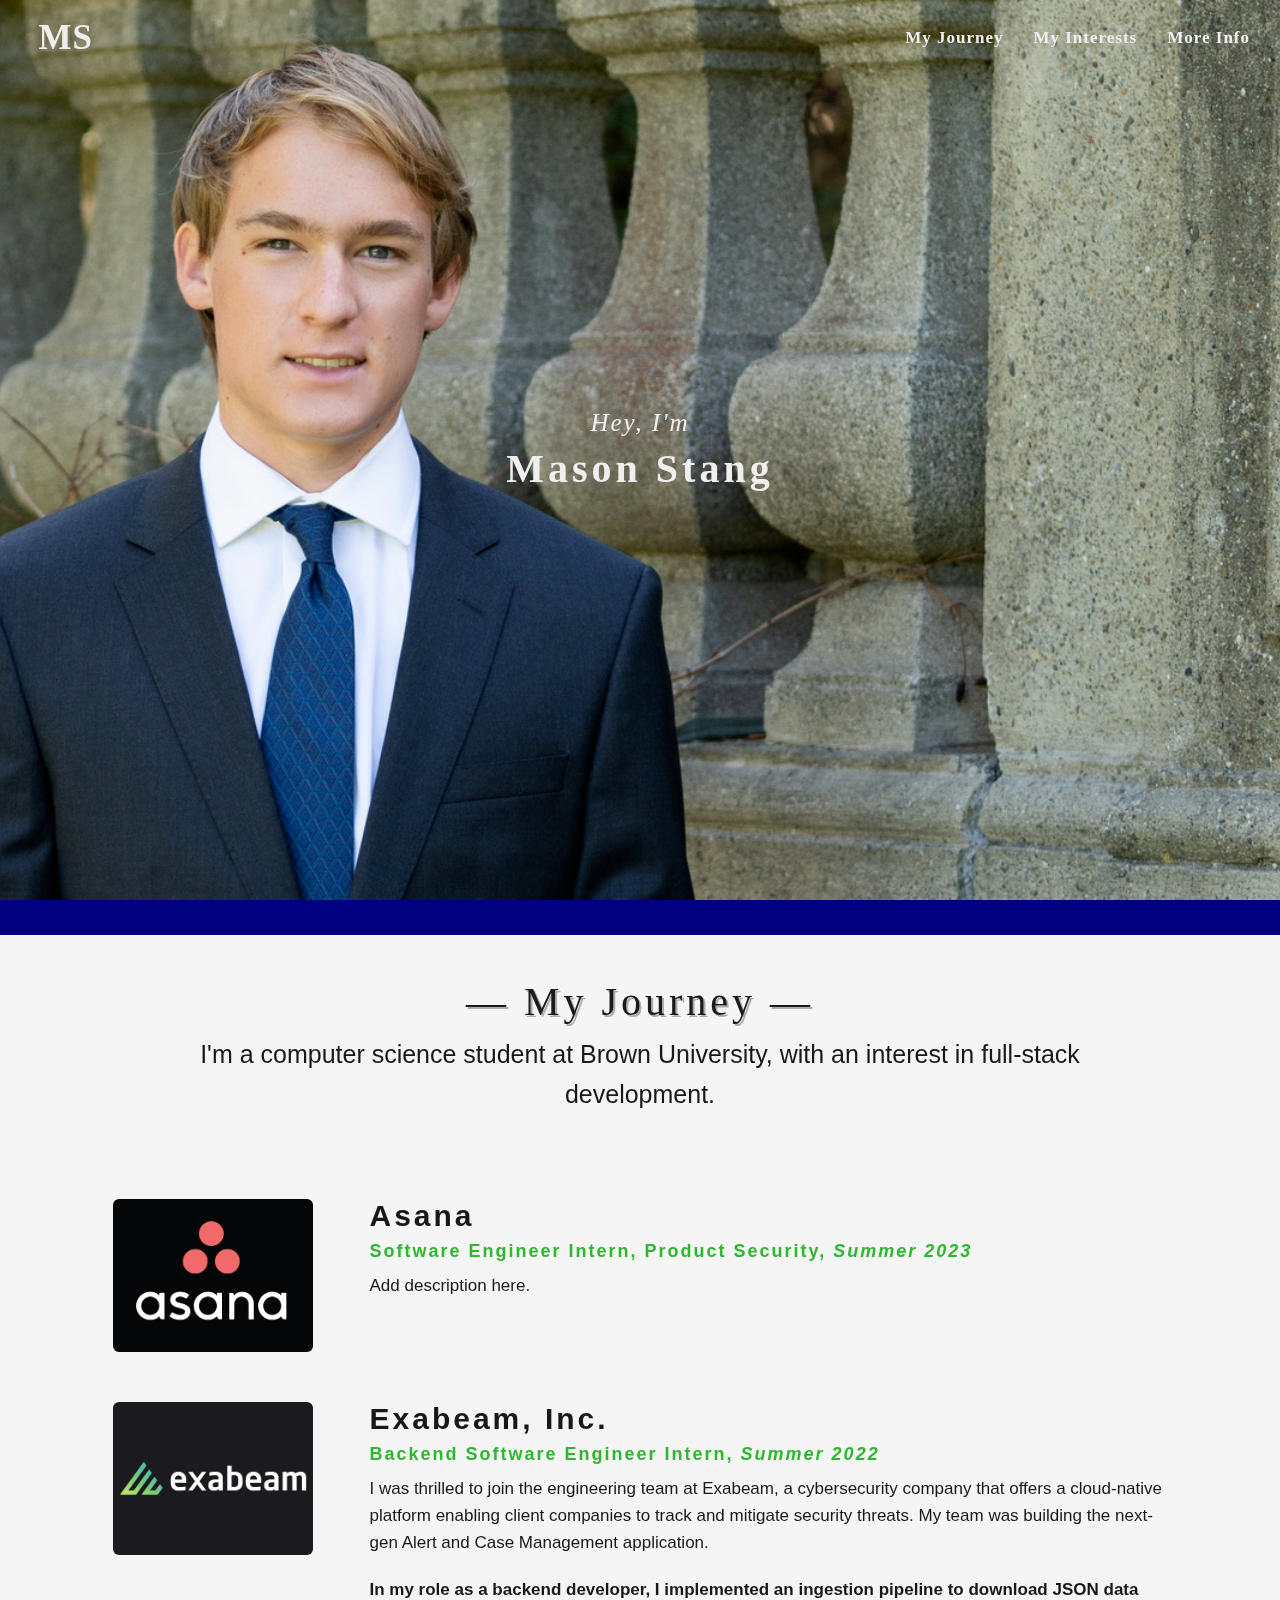
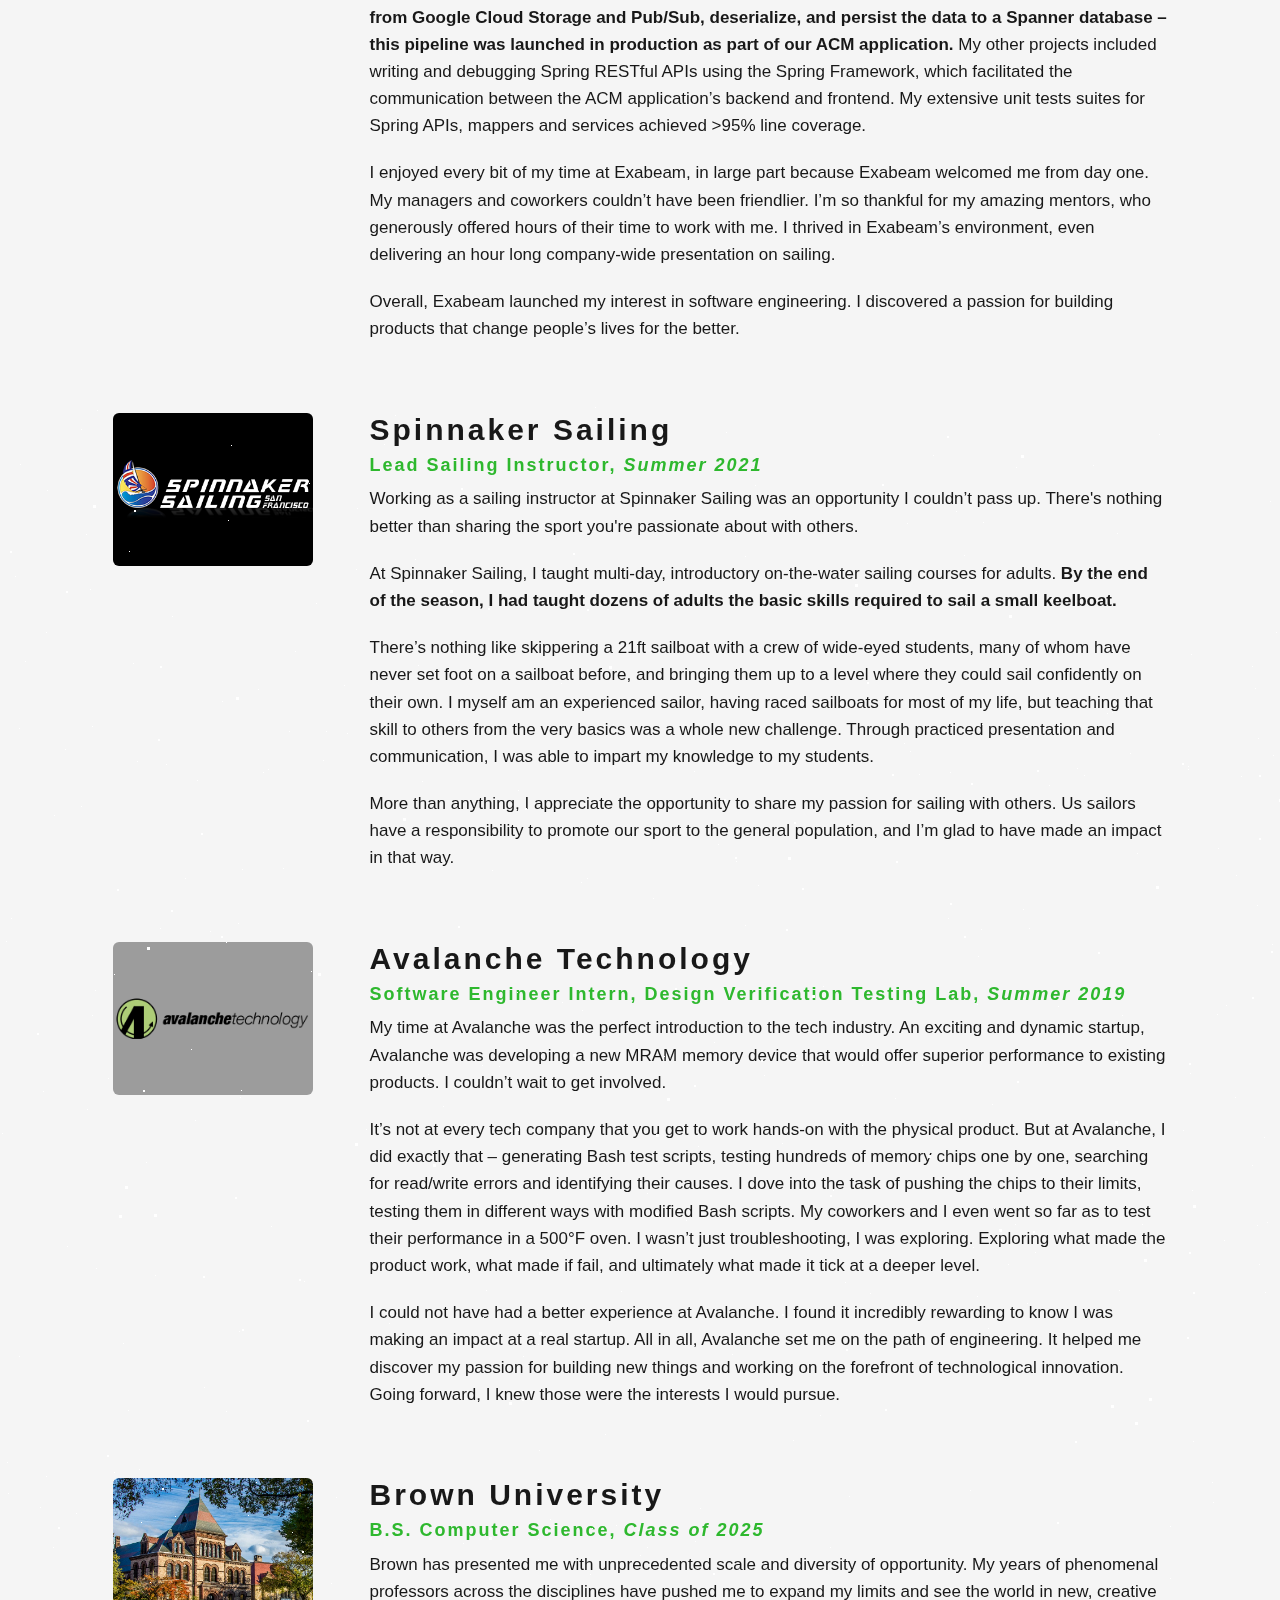
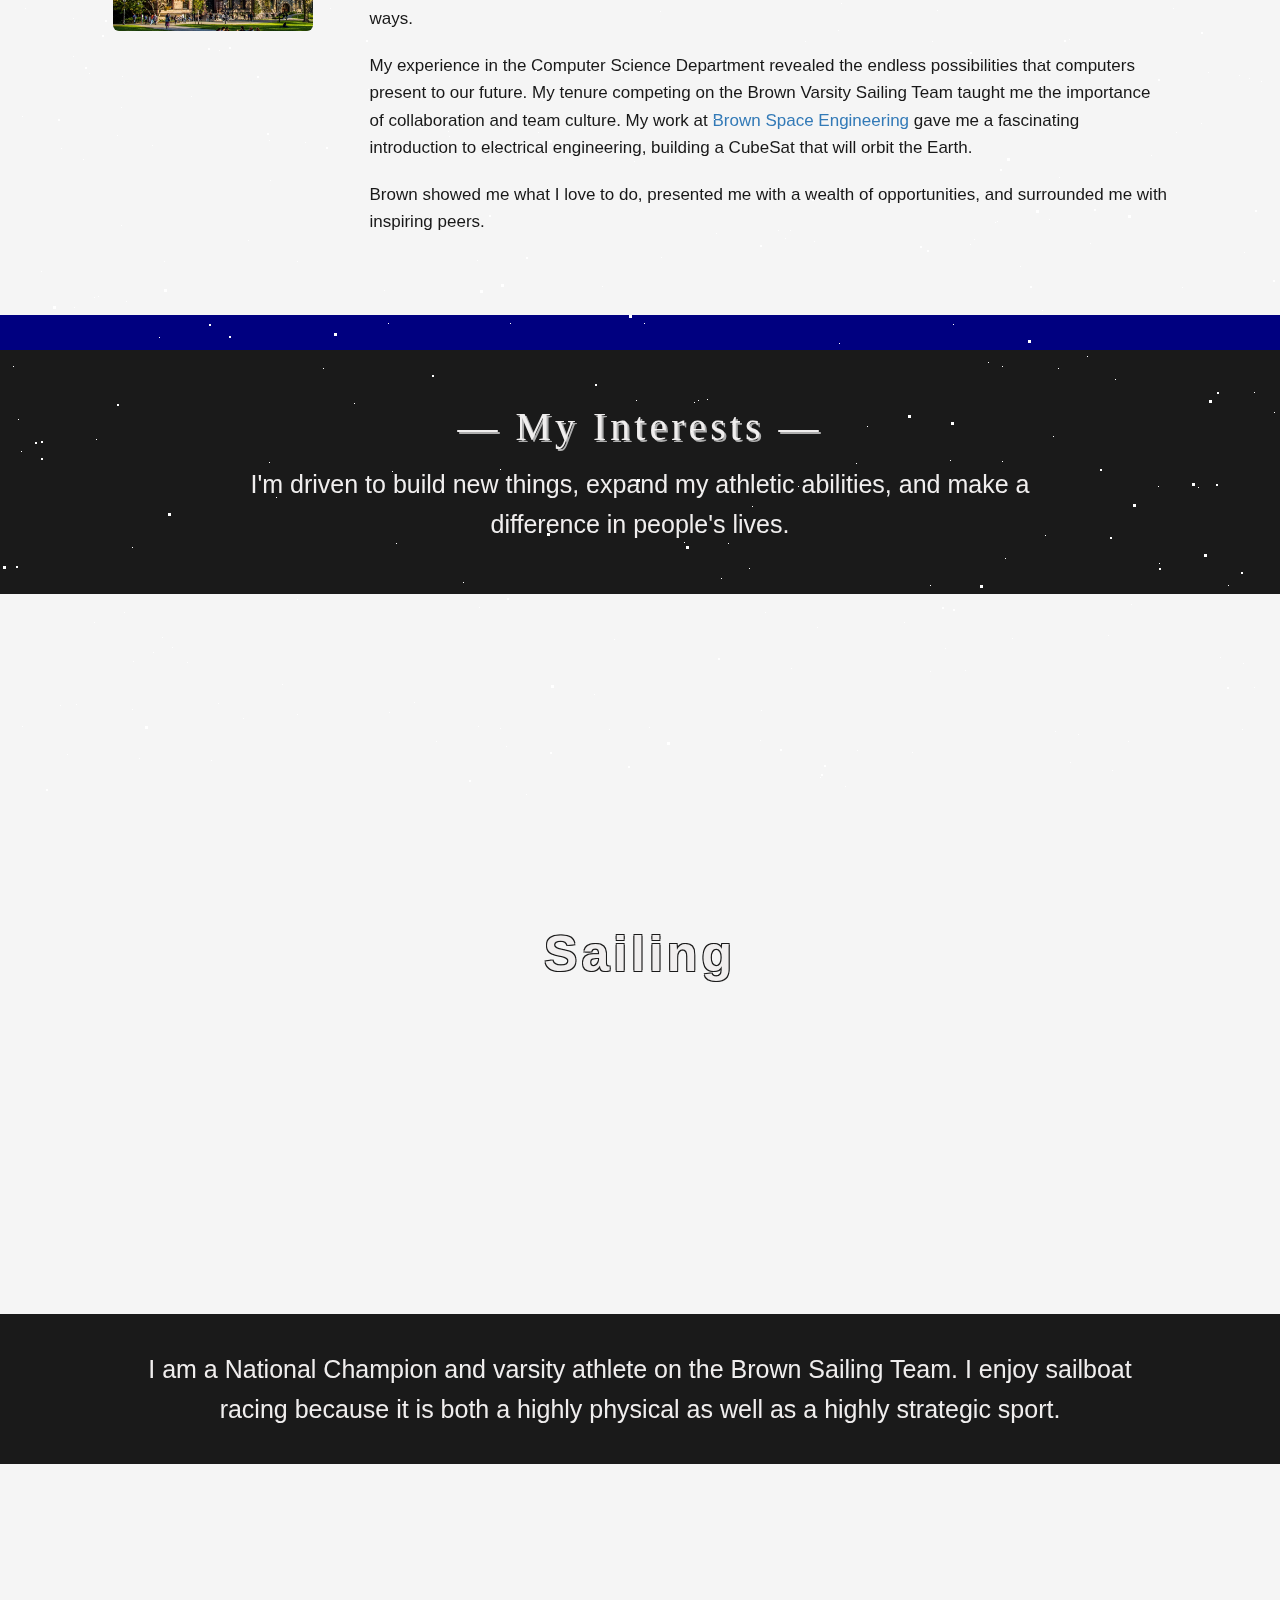
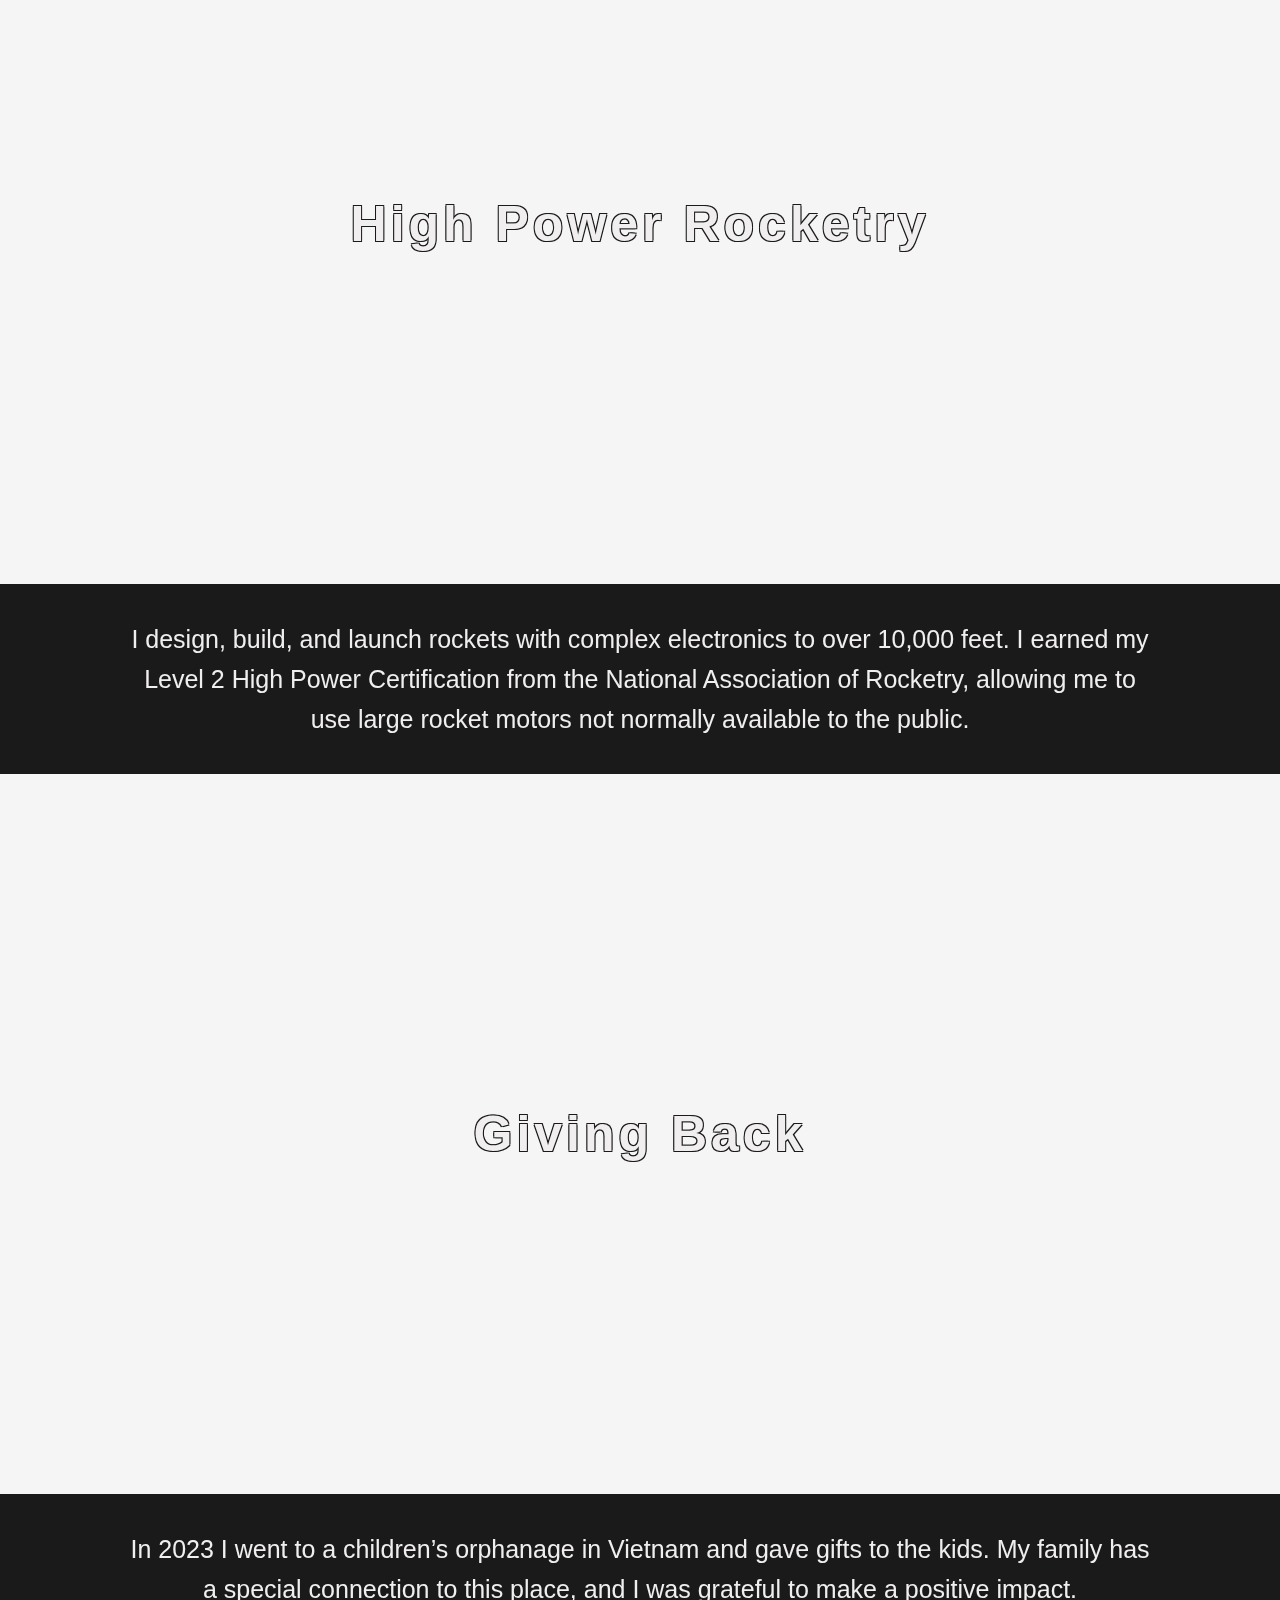
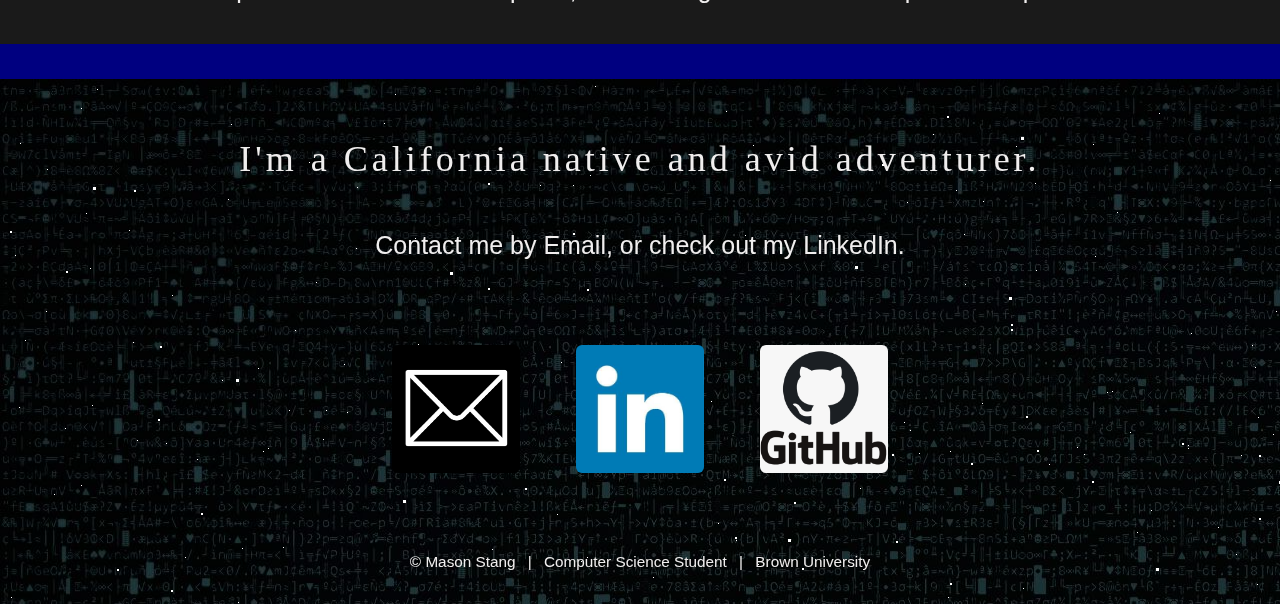
==== index.html @ bac16c85 "some changes to wording" ====
<!DOCTYPE html>
<html lang="en">
  <link rel="icon" href="img/favicon.png?" type="image/x-icon" />

<head>
  <meta charset="utf-8" />
  <meta http-equiv="X-UA-Compatible" content="IE=edge" />
  <meta http-equiv="X-Clacks-Overhead" content="GNU Terry Pratchett" />
  <meta name="viewport" content="width=device-width, initial-scale=1" />
  <meta name="description" content="A personal website for Mason Stang" />
  <meta name="author" content="Mason Stang" />

  <title>Mason Stang</title>

  <!-- CSS -->
  <link href="css/bootstrap.min.css" rel="stylesheet" />
  <link href="css/masonstang.css" rel="stylesheet" />

  <!-- HTML5 Shim and Respond.js IE8 support of HTML5 elements and media queries -->
  <!--[if lt IE 9]>
      <script src="https://oss.maxcdn.com/libs/html5shiv/3.7.0/html5shiv.js"></script>
      <script src="https://oss.maxcdn.com/libs/respond.js/1.4.2/respond.min.js"></script>
    <![endif]-->

  <script src="https://ajax.googleapis.com/ajax/libs/jquery/1.11.0/jquery.min.js"></script>
  <script src="parallax.js-1.5.0/parallax.js"></script>
</head>

<body id="page-top" data-spy="scroll" data-target=".navbar-fixed-top">
  <div id="nav" style="overflow-x: hidden">
    <!-- Navigation -->
    <nav class="navbar navbar-custom navbar-fixed-top" role="navigation">
      <a href="#" class="navbar-brand course-logo-font">MS</a>
      <div class="container">
        <!-- Logo -->
        <div class="navbar-header">
          <button type="button" class="navbar-toggle" data-toggle="collapse" data-target=".navbar-main-collapse">
            <i class="fa fa-bars hamburger-icon"></i>
          </button>
          <a class="navbar-brand page-scroll" href="#page-top">
          </a>
        </div>

        <!-- Collect the nav links, forms, and other content for toggling -->
        <div class="collapse navbar-collapse navbar-right navbar-main-collapse pull-right">
          <ul class="nav navbar-nav">
            <!-- Hidden li included to remove active class from about link when scrolled up past about section -->
            <li class="hidden"><a href="#page-top"></a></li>
            <li><a class="page-scroll" href="#my-journey">My Journey</a></li>
            <li><a class="page-scroll" href="#my-interests">My Interests</a></li>
            <li><a class="page-scroll" href="#more-info">More Info</a></li>
          </ul>
        </div>
        <!-- /.navbar-collapse -->
      </div>
      <!-- /.container -->
    </nav>

  </div>

  <!-- self portrait section -->
  <section id="portrait" class="parallax-window" data-parallax="scroll" data-image-src="img/Mason_Stang_Portrait.png"
    data-speed=0.5>
    <h3>
      Hey, I'm
    </h3>
    <h1>
      Mason Stang
    </h1>
  </section>

  <!-- my journey section -->
  <section id="my-journey">
    <div class="container content-section">
      <div class="row">
        <div class="col-md-12">
          <div id="my-journey-intro">
            <h2 class="section-title">
              &horbar; My Journey &horbar;
            </h2>
            <p>I'm a computer science student at Brown University, with an interest in full-stack development.</p>
          </div>
        </div>
        <div class="col-md-12">
          <div class="workplace">
            <a href="https://asana.com" target="_blank">
              <img src="img/logos/Asana-logo.png" class="img-rounded">
            </a>
            <div class="workplace-content">
              <h2>Asana</h2>
              <h4>Software Engineer Intern, Product Security, <i>Summer 2023</i></h4>
              <p>
                Add description here.
              </p>
            </div>
          </div>
          <div class="workplace">
            <a href="https://www.exabeam.com" target="_blank">
              <img src="img/logos/Exabeam-logo.png" class="img-rounded">
            </a>
            <div class="workplace-content">
              <h2>Exabeam, Inc.</h2>
              <h4>Backend Software Engineer Intern, <i>Summer 2022</i></h4>
              <p>
                I was thrilled to join the engineering team at Exabeam, a cybersecurity
                company that offers a cloud-native platform enabling client companies
                to track and mitigate security threats. My team was
                building the next-gen Alert and Case Management application.
              </p>
              <p>
                <b>
                  In my role as a backend developer, I implemented an ingestion
                  pipeline to download JSON data from Google Cloud Storage and
                  Pub/Sub, deserialize, and persist the data to a Spanner
                  database – this pipeline was launched in production as
                  part of our ACM application.
                </b>
                My other projects included writing and debugging Spring RESTful
                APIs using the Spring Framework, which facilitated the communication
                between the ACM application’s backend and frontend. My extensive unit
                tests suites for Spring APIs, mappers and services achieved >95% line coverage.
              </p>
              <p>
                I enjoyed every bit of my time at Exabeam, in large part because Exabeam
                welcomed me from day one. My managers and coworkers couldn’t have been
                friendlier. I’m so thankful for my amazing mentors, who generously offered
                hours of their time to work with me. I thrived in Exabeam’s environment,
                even delivering an hour long company-wide presentation on sailing.
              </p>
              <p>
                Overall, Exabeam launched my interest in software engineering. I
                discovered a passion for building products that change people’s
                lives for the better.
              </p>
            </div>
          </div>
          <div class="workplace">
            <a href="https://www.spinnaker-sailing.com" target="_blank">
              <img src="img/logos/Spin_sailing_logo.png" class="img-rounded">
            </a>
            <div class="workplace-content">
              <h2>Spinnaker Sailing</h2>
              <h4>Lead Sailing Instructor, <i>Summer 2021</i></h4>
              <p>
                Working as a sailing instructor at Spinnaker Sailing was an opportunity
                I couldn’t pass up. There's nothing better than sharing the sport you're 
                passionate about with others.
              </p>
              <p>
                At Spinnaker Sailing, I taught multi-day, introductory on-the-water
                sailing courses for adults.
                <b>
                  By the end of the season, I had taught dozens of adults the basic
                  skills required to sail a small keelboat.
                </b>
              </p>
              <p>
                There’s nothing like skippering a 21ft sailboat with a crew of wide-eyed
                students, many of whom have never set foot on a sailboat before,
                and bringing them up to a level where they could sail confidently
                on their own. I myself am an experienced sailor, having raced sailboats
                for most of my life, but teaching that skill to others from the very
                basics was a whole new challenge. Through practiced presentation and
                communication, I was able to impart my knowledge to my students.
              </p>
              <p>
                More than anything, I appreciate the opportunity to share my passion
                for sailing with others. Us sailors have a responsibility to promote
                our sport to the general population, and I’m glad to have made an
                impact in that way.
              </p>
            </div>
          </div>
          <div class="workplace">
            <a href="https://www.avalanche-technology.com" target="_blank">
              <img src="img/logos/Avalanche_tech_logo.png" class="img-rounded">
            </a>
            <div class="workplace-content">
              <h2>Avalanche Technology</h2>
              <h4>Software Engineer Intern, Design Verification Testing Lab, <i>Summer 2019</i></h4>
              <p>
                My time at Avalanche was the perfect introduction to the tech industry.
                An exciting and dynamic startup, Avalanche was developing a new MRAM memory
                device that would offer superior performance to existing products.
                I couldn’t wait to get involved.
              </p>
              <p>
                It’s not at every tech company that you get to work hands-on with the physical
                product. But at Avalanche, I did exactly that – generating Bash test
                scripts, testing hundreds of memory chips one by one, searching for
                read/write errors and identifying their causes. I dove into the task
                of pushing the chips to their limits, testing them in different ways
                with modified Bash scripts. My coworkers and I even went so far as
                to test their performance in a 500&#176;F oven. I wasn’t just
                troubleshooting, I was exploring. Exploring what made the product work,
                what made if fail, and ultimately what made it tick at a deeper level.
              </p>
              <p>
                I could not have had a better experience at Avalanche. I found it
                incredibly rewarding to know I was making an impact at a real startup. 
                All in all, Avalanche set me on the path
                of engineering. It helped me discover my passion for building new things
                and working on the forefront of technological innovation. Going forward,
                I knew those were the interests I would pursue.
              </p>
            </div>
          </div>
          <div class="workplace">
            <a href="https://www.brown.edu" target="_blank">
              <img src="img/logos/Brown_logo.png" class="img-rounded">
            </a>
            <div class="workplace-content">
              <h2>Brown University</h2>
              <h4>B.S. Computer Science, <i>Class of 2025</i></h4>
              <p>
                Brown has presented me with unprecedented scale and diversity of
                opportunity. My years of phenomenal professors across the disciplines
                have pushed me to expand my limits and see the world in new, creative ways.
              </p>
              <p>
                My experience in the Computer Science Department revealed the endless
                possibilities that computers present to our future. My tenure competing
                on the Brown Varsity Sailing Team taught me the importance of collaboration
                and team culture. My work at
                <a href="https://brownspace.org" target="_blank">
                  Brown Space Engineering
                </a>
                gave me a fascinating introduction to electrical engineering, building a CubeSat
                that will orbit the Earth.
              </p>
              <p>
                Brown showed me what I love to do, presented me with a wealth of
                opportunities, and surrounded me with inspiring peers.
              </p>
            </div>
          </div>
        </div>
      </div>
    </div>
  </section>

  <!-- My Interests Section -->
  <section id="my-interests">
    <div class="blue-bar"></div>
    <div class="interests-content">
      <div id="my-interests-intro">
        <h2 class="section-title">
          &horbar; My Interests &horbar;
        </h2>
        <p>I'm driven to build new things, expand my athletic abilities, and make a difference in people's lives.</p>
      </div>
    </div>
    <div class="parallax-window interest-img" data-parallax="scroll" data-image-src="img/Sailing_photo.png"
      data-speed=0.5>
      <h1>
        Sailing
      </h1>
    </div>
    <div class="interests-content">
      <p>I am a National Champion and varsity athlete on the Brown Sailing Team. I enjoy sailboat
        racing because it is both a highly physical as well as a highly strategic sport.</p>
    </div>
    <div class="parallax-window interest-img" data-parallax="scroll" data-image-src="img/HPR_Rockets_Lowrez.png"
      data-speed=0.5>
      <h1>
        High Power Rocketry
      </h1>
    </div>
    <div class="interests-content">
      <p>I design, build, and launch rockets with complex electronics to over 10,000 feet.
        I earned my Level 2 High Power Certification from the National Association of Rocketry, allowing me
        to use large rocket motors not normally available to the public.</p>
    </div>
    <div class="parallax-window interest-img" data-parallax="scroll" data-image-src="img/Vietnam_orphanage_lowrez.png"
      data-speed=0.5>
      <h1>
        Giving Back
      </h1>
    </div>
    <div class="interests-content">
      <p>In 2023 I went to a children’s orphanage in Vietnam and gave gifts to the kids.
        My family has a special connection to this place, and I was grateful to
        make a positive impact.</p>
    </div>
  </section>

  <!-- More Info section -->
  <div class="blue-bar"></div>
  <section id="more-info">
    
    <div class="intro-body">
      <div id='stars'></div>
      <div id='stars2'></div>
      <div id='stars3'></div>

      <div class="container text-center">

        <div class="more-info-text flex-col align-center">
          <h1>
            I'm a California native and avid adventurer.
          </h1>
          <p>
            Contact me by Email, or check out my LinkedIn.
          </p>
          <div class="col col-md-8 justify-content-center drawings-box" style="width:100%;">
            <a href="mailto: mason_stang@brown.edu" target="_blank" title="Email me!">
              <img src="img/Email_logo.png" class="more-info-img img-rounded">
            </a>  
            <a href="https://www.linkedin.com/in/mason-stang/" target="_blank" title="Connect on LinkedIn!">
              <img src="img/LinkedIn_logo.png" class="more-info-img img-rounded">
            </a>
            <a href="https://github.com/Mason-Stang" target="_blank" title="Visit my GitHub!">
              <img src="img/Github_logo.png" class="more-info-img img-rounded">
            </a>
          </div>

        </div>
        <footer>
          <p>
            &copy; Mason Stang
            <span class="spacing">|</span>
            <a href="http://cs.brown.edu">Computer Science Student</a>
            <span class="spacing">|</span>
            <a href="http://brown.edu">Brown University</a>
          </p>
        </footer>
      </div>
    </div>
  </section>



  <!-- Javascript files -->
  <!-- <script src="js/jquery.js"></script> -->
  <script src="js/bootstrap.min.js"></script>
  <script src="js/jquery.easing.min.js"></script>
  <script src="js/cs33.js"></script>
</body>

</html>
---- css/masonstang.css ----
/*
 * Custom CSS for Mason Stang Personal Website
 */

:root {
  /*using*/
  --white-bg: #f5f5f5;
  --blue-nav: #000080;
  --blue-break: #000080;
  --camo-gray: rgb(204 204 204);
  --gray-journey-intro: #5e5e5e;
  --white-text: #f0eeee;
  --heading-text-color: #1a1a1a;
  --body-text-color: #181818;
  --dark-bg: #1a1a1a;
  /**/

  --comic-red: #cc605f;
}


* {
  color: var(--body-text-color);
}

body {
  width: 100%;
  font-family: "Montserrat", Arial, serif;
  background-color: var(--white-bg);
  margin: 0
}

html {
  width: 100%;
  height: 100%;
}

h1, h2, h3, h4, h5, h6 {
  font-family: Georgia, 'Times New Roman', Times, serif;
  font-weight: 400;
  letter-spacing: 4px;
}

p {
  margin: 0 0 25px;
  font-size: 15px;
  line-height: 1.5;
}

@media(min-width:768px) {
  p {
    margin: 0 0 35px;
    font-size: 17px;
    line-height: 1.6;
  }
}

blockquote, tagline {
  font-family: ComicText;
  font-size: 1.1em;
  line-height: 1.8em;
}

a:hover,
a:focus {
  text-decoration: none;
}

ul {
  font-size: 1.12em;
  padding-left: 1.5em;
  line-height: 2.1;
}

/* Tables */
table {

  background-color: var(--white-bg);
  font-size: 1.1em;
  margin-bottom: 40px;
}

tr:nth-child(2n+1) {
  background-color: var(--blue-nav);
}

th {
  height: 3.0em;
  background-color: var(--comic-red);
  font-family: Georgia, 'Times New Roman', Times, serif;
  font-size: 1.1em;

}

td, th {
  padding: 8px 20px 8px 20px;
  text-align: center;
}

/* Responsiveness in tables */
@media only screen and (max-width: 990px), (min-device-width: 768px) and (max-device-width: 1024px) {

  /* Force table to not be like tables anymore */
  table, thead, tbody, th, td, tr {
    display: block;
  }

  /* Hide table headers (but not display: none;, for accessibility) */
  thead tr, tr th {
    position: absolute;
    top: -9999px;
    left: -9999px;
  }

  tr:nth-child(n+2) {
    padding-top: 12px;
    padding-bottom: 12px;
  }

  td {
    /* Behave  like a "row" */
    border: none;
    position: relative;
    padding-left: 50%;
  }

  td:before {
    /* Now like a table header */
    position: absolute;
    /* Top/left values mimic padding */
    top: 6px;
    left: 6px;
    width: 45%;
    padding-right: 10px;
    white-space: nowrap;
  }

  /* For tables that have assignments (projects & labs) */
  table.assignment td:nth-of-type(1):before {
    content: "Assignment";
  }

  table.assignment td:nth-of-type(2):before {
    content: "Out";
  }

  table.assignment td:nth-of-type(3):before {
    content: "Due";
  }

  /* Lectures table */
  table.lecture td:nth-of-type(1):before {
    content: "Lecture #";
  }

  table.lecture td:nth-of-type(2):before {
    content: "Date";
  }

  table.lecture td:nth-of-type(3):before {
    content: "Topic";
  }

  table.lecture td:nth-of-type(4):before {
    content: "Readings";
  }

  table.lecture td:nth-of-type(5):before {
    content: "Lecture (.pdf)";
  }

  table.lecture td:nth-of-type(6):before {
    content: "Recording (.mp4)";
  }

  table.lecture td:nth-of-type(7):before {
    content: "Take Away Questions";
  }

  /* For the Tom's office hours table */
  table.tom-hours td:nth-of-type(1):before {
    content: "Day";
  }

  table.tom-hours td:nth-of-type(2):before {
    content: "Time";
  }

  /* For the lab hours table */
  table.lab-hours td:nth-of-type(1):before {
    content: "Time";
  }

  table.lab-hours td:nth-of-type(2):before {
    content: "Location";
  }

  table.lab-hours td:nth-of-type(3):before {
    content: "TAs";
  }

  /* For the ta hours table */
  table.ta-hours td:nth-of-type(1):before {
    content: "Time";
  }

  table.ta-hours td:nth-of-type(2):before {
    content: "Sunday";
  }

  table.ta-hours td:nth-of-type(3):before {
    content: "Monday";
  }

  table.ta-hours td:nth-of-type(4):before {
    content: "Tuesday";
  }

  table.ta-hours td:nth-of-type(5):before {
    content: "Wednesday";
  }

  table.ta-hours td:nth-of-type(6):before {
    content: "Thursday";
  }

  table.ta-hours td:nth-of-type(7):before {
    content: "Friday";
  }

  table.ta-hours td:nth-of-type(8):before {
    content: "Saturday";
  }

  /* Gear up table */
  table.gear-up td:nth-of-type(1):before {
    content: "Date";
  }

  table.gear-up td:nth-of-type(2):before {
    content: "Topic";
  }

  table.gear-up td:nth-of-type(3):before {
    content: "Slides";
  }

  /* Makes sure empty cells won't have labels */
  table td:empty {
    display: none;
  }
}

.info-box-opaque {
  background-color: rgba(245, 245, 245, 0.97);
  display: flex;
  justify-content: center;
  border-radius: 5px;
  padding: 30px;

}

#course-info {
  background-color: var(--white-bg);
}

#course-info h3 {
  color: #2a2824;
  text-shadow: 1px 2px 0px rgb(167 139 36 / 70%);
}

#course-info p,
#course-info li {
  color: var(--body-text-color);
}

#course-info blockquote {
  border-left: 5px solid #bbb !important;
  color: #403e36;
}

#course-info tagline {
  color: #403e36;
}

#course-info a {
  color: var(--body-text-color);
}

#assignments {
  background-color: var(--white-bg);
}

#assignments a {
  color: var(--body-text-color);
  border-radius: 5px;
  font-weight: bold;
}

#assignments a:hover {
  color: #69605a;
}

#lectures {
  background-color: var(--white-bg);
}

#lectures a {
  color: var(--body-text-color);
  border-radius: 5px;
  font-weight: bold;
}

#lectures a:hover {
  color: #69605a;
}

#hours {
  background-color: var(--white-bg);
}

#hours a {
  color: var(--body-text-color);
  border-radius: 5px;
  font-weight: bold;
}

#hours a:hover {
  color: #69605a;
}

#staff {
  margin-top: -30px;
  background-color: var(--camo-gray);
  width: 100%;
  align-items: center;
}

#staff h4 {
  color: #111;
  color: #fff;
  font-family: "Montserrat", serif;
  letter-spacing: 1px;
}

#staff p {
  font-family: "Montserrat", serif;
}

.intro-img {
  max-width: 100%;
  max-height: 100%;
}

/* Custom section types */
.content-section:before {
  /* background-color: #323c18; */
  background-color: var(--blue-break);
  height: 35px;
  width: 100%;
  left: 0;
  position: absolute;
  margin-top: -60px !important;
  margin-bottom: 30px;
  display: block;
}

.content-section {
  padding-top: 30px;
  padding-bottom: 30px;
}

.inset-box {
  border-radius: 5px;
  box-shadow: 1px 1px 4px 0 rgba(0, 0, 0, 0.15);
  padding: 10px 10px 10px;
  margin-top: 20px;
  margin-bottom: 40px;
  background-color: #111;
  background-color: rgba(210, 18, 66, 0.06);
}

.section-title {
  font-family: Georgia, 'Times New Roman', Times, serif;
  color: var(--heading-text-color);
  text-shadow: 2px 2px 0 #adadad;
  /* -webkit-text-stroke: 1px var(--body-text-color)7E; */
  font-size: 40px;
  display: flex;
  flex-direction: column;
  align-items: center;
}

.section-title-img {
  padding-left: 20px;
  width: 100px;
  object-fit: contain;
}

.large-img {
  width: 140px;
  padding-top: 50px;
}

.small-img {
  height: 80px;
  width: auto;
}

@media(min-width:768px) {
  .content-section {
    padding-top: 60px;
    padding-bottom: 60px;
  }

  .inset-box {
    padding: 40px 40px 40px;
    margin-top: 40px;
    margin-bottom: 0;
  }

  .content-section:before {
    margin-top: -60px;
    margin-bottom: 40px;
  }
}

footer {
  padding: 30px 0;
}

footer p {
  margin: 0;
  font-size: 0.9em;
}

footer a, footer p, footer span {
  color: var(--white-text);
}

.spacing {
  width: 20px;
  display: inline-block;
}

.ta {
  display: inline-block;
  margin-left: 20px;
  margin-right: 20px;
  width: 200px;
  vertical-align: top;
}

.ta p {
  text-align: center;
  margin-top: 3px;
  margin-bottom: 10px;

}

.ta div {
  background-size: 200px 200px;
  border-radius: 7px;
  width: 200px;
  height: 135px;
  margin-top: 20px;
  margin-bottom: 10px;
}


/* Navbar */

.navbar-custom {
  margin-bottom: 0;
  font-size: 0.9em;
  border-bottom: 1px solid rgba(255, 255, 255, .3);
  font-family: Georgia, 'Times New Roman', Times, serif;
  text-transform: capitalize;
  font-weight: 600;
  display: flex;
  align-items: center;
}

.navbar-custom .nav li a {
  -o-transition: background .3s ease-in-out;
  -webkit-transition: background .3s ease-in-out;
  -moz-transition: background .3s ease-in-out;
  transition: background .3s ease-in-out;
  color: var(--white-text);
  font-family: Georgia, 'Times New Roman', Times, serif;
  font-size: 1.7rem;
}

.navbar-custom .nav li a:hover {
  color: #8d8d8d;
  background-color: transparent;
}

.navbar-custom .nav li a:focus,
.navbar-custom .nav li a:active {
  background-color: transparent;
}

.navbar-custom .nav li.active a {
  background-color: rgb(155 184 153 / 50%);
}

.navbar-custom .nav li.active a:hover {
  color: #8d8d8d;
}


@media(min-width:768px) {
  .navbar-custom {
    padding: 8px 0;
    border-bottom: 0;
    letter-spacing: 1px;
    -o-transition: background .5s ease-in-out, padding .5s ease-in-out;
    -webkit-transition: background .5s ease-in-out, padding .5s ease-in-out;
    -moz-transition: background .5s ease-in-out, padding .5s ease-in-out;
    transition: background .5s ease-in-out, padding .5s ease-in-out;
  }

  .top-nav-collapse {
    padding: 0;
    background-color: var(--blue-nav);
    color: var(--white-text);
  }
}

.hamburger-icon {
  color: var(--white-text);

}

@media(max-width:768px) {
  .navbar-custom {
    height: 75px;
    -o-transition: background .2s ease-in-out, padding .2s ease-in-out;
    -webkit-transition: background .2s ease-in-out, padding .2s ease-in-out;
    -moz-transition: background .2s ease-in-out, padding .2s ease-in-out;
    transition: background .2s ease-in-out, padding .2s ease-in-out;
    display: flex;
    align-items: center;
  }

  .section-title {
    padding-top: 8px;
    padding-bottom: 15px;
    font-size: 30px;
  }

  .brand-heading {
    margin-top: 25px;
    padding-bottom: 8px;
  }

  .top-nav-collapse {
    padding: 0;
    background-color: var(--blue-nav);
  }

  .navbar-toggle {
    margin-top: 55px !important;
    color: var(--white-bg)
  }


  .navbar-custom .nav li a {
    font-size: 1.2rem;
  }

  .navbar-collapse {
    margin-top: 100px;
    background-color: var(--blue-nav);
    color: var(--body-text-color);
  }

  .section-title-img {
    width: 60px;
  }

  .large-img {
    width: 100px;
    padding-top: 20px;
  }

  h3 {
    padding-bottom: 15px;
  }
}

#docs-and-guides {
  background-image: url('../img/twdbg.jpg');
  background-size: 600px;
}

#docs-and-guides a {
  color: var(--body-text-color);
  border-radius: 5px;
  text-decoration: underline;
}

.resources-header {
  font-family: Georgia, 'Times New Roman', Times, serif;
  font-size: 1.8rem;
  /* margin-left: -2rem; */
}

footer {
  width: 100%;
}

.intro {
  display: table;
  width: 100%;
  height: 100vh;
  text-align: center;
  color: #D21242;
  background: no-repeat top center scroll;
  -webkit-background-size: cover;
  -moz-background-size: cover;
  background-size: cover;
  -o-background-size: cover;
}

.intro .intro-body {
  display: table-cell;
  vertical-align: middle;
  /* padding-bottom: 20px; */
  padding-top: 50px;
  background-color: var(--white-bg);
}

.intro .brand-heading {
  font-size: 50px;
  color: var(--heading-text-color);

}

.intro-body {
  font-size: 17px;
  color: var(--heading-text-color)
}


@media(max-width:768px) {
  html, body {
    width: 100%;
    overflow-x: hidden;
    background-color: var(--white-bg);
  }

  .intro {
    background: white;
    margin-top: 50px
  }

  .intro-text {
    margin-top: 70px;
    font-size: 16px !important;
    color: #000000 !important;
    text-shadow: none !important;
    letter-spacing: -0.02em;

  }

  .iframe {
    width: 350px;
  }

  .intro .intro-body .brand-heading {
    margin-top: 60px;
    font-size: 4.2rem;
    letter-spacing: 1px;
  }

  .white-button {
    border: 1px solid #000;
  }

  h1, h2, h3, h4, h5, h6 {
    margin: 15px 0;
  }

  #staff h4 {
    margin: 15px;
  }

  .intro-image {
    max-height: 50px !important;
  }
}

@media(min-width:768px) {
  .intro {
    height: 100vh;
    padding: 0;
  }

  .intro .intro-body .brand-heading {
    font-size: 5.5rem;
    letter-spacing: 1px;
  }

  .intro .intro-body .intro-text {
    font-size: 20px;
    letter-spacing: -0.02em;
  }
}


@-webkit-keyframes pulse {
  0% {
    -webkit-transform: scale(1);
    transform: scale(1);
  }

  50% {
    -webkit-transform: scale(1.2);
    transform: scale(1.2);
  }

  100% {
    -webkit-transform: scale(1);
    transform: scale(1);
  }
}

@-moz-keyframes pulse {
  0% {
    -moz-transform: scale(1);
    transform: scale(1);
  }

  50% {
    -moz-transform: scale(1.2);
    transform: scale(1.2);
  }

  100% {
    -moz-transform: scale(1);
    transform: scale(1);
  }
}

::-moz-selection {
  text-shadow: none;
  background: #fcfcfc;
  background: rgba(255, 255, 255, .2);
}

::selection {
  text-shadow: none;
  background: #fcfcfc;
  background: rgba(255, 255, 255, .2);
}

img::selection {
  background: 0 0;
}

img::-moz-selection {
  background: 0 0;
}

body {
  webkit-tap-highlight-color: rgba(255, 255, 255, .2);
}

.note {
  font-size: 10pt;
}

.light-blue-button {
  background-color: #407ab1;
  color: white;
  font-size: 0.85em;
}

.light-blue-button:hover {
  background-color: #366a9b;
  color: white !important;
}

.white-button {
  background-color: #ffffff;
  font-size: 0.85em;
  color: var(--body-text-color) !important;
  opacity: 0.8;
}

.white-button:hover {
  opacity: 1;
}

.webhandout {
  width: 100vw;
  margin-top: 100px;
  text-align: center;
}

.foldable {
  outline: none;
  border: none;
  width: 90vw;
  color: var(--body-text-color);
  text-align: left;
  margin: 10px 20px;
  border-radius: 5px;
}

.course-logo-font, .course-logo-font:hover, .course-logo-font:focus {
  font-family: Georgia, 'Times New Roman', Times, serif;
  font-size: 35px;
  /* color: var(--heading-text-color); */
  color: var(--white-text);
  text-shadow: 2px 2px 0 #837957;
  /* text-shadow: 2px 2px 0 var(--body-text-color)7E; */
  /* -webkit-text-stroke: 1px var(--body-text-color)7E; */
  padding-top: 2rem;
  padding-bottom: 4rem;
  padding-left: 3%;
  /* line-height: 0.8em; */
  width: 700px;
}

.staff-flexbox {
  display: flex;
  justify-content: center;
  flex-flow: row wrap;
  align-items: flex-start;
  flex-wrap: wrap;

  margin: auto;
  padding: 0;
}


.ta-member {
  margin: 2%;
  display: block;
  justify-content: center;
  align-items: center;
  width: 28%;
}

.ta-img {
  justify-content: center;
  align-items: center;
}

.ta-img img {
  width: 200px;
  height: 200px;
  box-shadow: 5px 5px 0px rgb(74 100 61 / 70%)
}

.ta-profile {
  justify-content: center;
  margin: auto;
  border-radius: 5px;
  width: 90%;

  max-height: 280px;
  object-fit: cover;
  display: block;

}

.ta-item {
  justify-content: center;
  margin: auto;
  border-radius: 5px;
  width: 90%;

  object-fit: cover;
  display: none;

}

.ta-img:hover .ta-profile {
  display: none;
}

.ta-img:hover .ta-item {
  display: block;
}

.ta-name {
  text-align: center;
  overflow: hidden;
  font-size: 22px;
  margin-bottom: 10px;
  text-shadow: none;
  /* -webkit-text-stroke: 1px var(--body-text-color)7E; */
  /* color: var(--body-text-color)7E; */
}

.ta-login {
  text-align: center;
  margin-bottom: 0px;
  color: #000000;
}

.ta-pronouns {
  text-align: center;
  margin-bottom: 15px;
  color: #000000;
}

.ta-bio {
  text-align: center;
  color: #000000;
}

@media screen and (max-width:768px) {
  .ta-member {
    width: 70%;
  }
}

.prof-text {
  text-align: center;
}

#home-img {
  height: 68vh;
  padding: 30px 0px;
}

@media (max-width:768px) {
  .mail-list-text {
    display: none;
  }

  #home-img {
    height: 50vh;
  }
}

.img-row {
  display: flex;
  flex-direction: row;
  align-items: flex-end;
  justify-content: center;
  /* border-bottom: #2a1a03 solid 1px; */
}



/* self portrait on intro page*/
#portrait {
  height: 100vh;
  /* position: relative;  */
  display: flex;
  flex-direction: column;
  align-items: center;
  justify-content: center;
  /* background: url(../img/Mason_Stang_Portrait.png);
  background-size: cover; */
  background: transparent;
  
}
#portrait h1 {
  text-align: center;
  font-size: 4rem;
  font-family: Georgia, 'Times New Roman', Times, serif;
  width: 60%;
  color: var(--white-text);
  font-style: bold;
  margin: 5px 0;
  font-weight: 800;
  
}
#portrait h3 {
  text-align: center;
  font-size: 2.5rem;
  font-family: Georgia, 'Times New Roman', Times, serif;
  width: 60%;
  color: var(--white-text);
  font-style: italic;
  letter-spacing: 2px;
  margin: 5px 0;

}

/* My Journey section */
#my-journey-intro {
  color: var(--heading-text-color);
  display: flex;
  flex-direction: column;
  align-items: center;
  /* background-color: var(--gray-journey-intro); */
}
#my-journey-intro p {
  font-size: 25px;
  text-align: center;
  width: 80%;
  /* color: var(--white-text); */
}
#my-journey-intro h2 {
  /* color: var(--white-text); */
}

.workplace {
  padding-top: 50px;
  display: flex;
  flex-direction: row;
  align-items: flex-start;
  justify-content: center;
}

.workplace img {
  width: 200px;
  height: 153px;
  object-fit: cover;
  vertical-align: top;
  opacity: 1.0;
}
.workplace img:hover {
  opacity: 0.7;
}
.workplace-content {
  /* padding-left: 200px; */
  margin-left: 5%;
  width: 70%;
  /* font-family: Georgia, 'Times New Roman', Times, serif; */
}

.workplace-content h2 {
  font-family: "Montserrat", Arial, serif;
  font-weight: 600;
  letter-spacing: 3px;
  margin-top: 0px;
}
.workplace-content h4, i {
  font-family: "Montserrat", Arial, serif;
  font-weight: 600;
  letter-spacing: 2px;
  color: #2eb82e;
}
.workplace-content p {
  margin-bottom: 20px;
}

@media (max-width:768px) {
  .workplace {
    display: flex;
    flex-direction: column;
    align-items: center;
    justify-content: center;
  }
  .workplace a {
    height: auto;
    width: 80%;
  }
  .workplace img {
    width: 100%;
    height: auto;
    opacity: 1.0;
  }
  .workplace img:hover {
    opacity: 1.0;
  }
  .workplace-content {
    width: 80%;
    margin-left: 0%;
    margin-top: 5%;
  }
}


/* My Interests section */
#my-interests {
  /* background-color: var(--dark-bg); */
}
.interests-content {
  background-color: var(--dark-bg);
  display: flex;
  flex-direction: column;
  align-items: center;
  justify-content: center;
  margin-top: 0px;
  margin-bottom: 0px;
}
.interests-content p {
  font-size: 25px;
  text-align: center;
  display: flex;
  align-items: center;
  width: 80%;
  color: var(--white-text);
  margin-bottom: 35px;
  margin-top: 35px;
}
#my-interests-intro {
  color: var(--white-text);
  display: flex;
  flex-direction: column;
  align-items: center;
  margin-top: 35px;
  margin-bottom: 35px;
}
#my-interests-intro p {
  font-size: 25px;
  text-align: center;
  display: flex;
  align-items: center;
  width: 80%;
  color: var(--white-text);
  margin-bottom: 15px;
  margin-top: 5px;
}
#my-interests-intro h2 {
  color: var(--white-text);
}
.blue-bar {
  background-color: var(--blue-nav);
  height: 35px;
  width: 100%;
  left: 0;
  /* position: absolute; */
  margin-top: 0px;
  margin-bottom: 0px;
  display: block;

}

.interest-img {
  height: 80vh;
  display: flex;
  flex-direction: column;
  align-items: center;
  justify-content: center;
  background: transparent;
}
.interest-img h1 {
  text-align: center;
  font-size: 5rem;
  font-family: "Montserrat", Arial, serif;
  width: 80%;
  color: var(--white-text);
  text-shadow: -1px 1px 0 var(--heading-text-color),
				  1px 1px 0 var(--heading-text-color),
				 1px -1px 0 var(--heading-text-color),
				-1px -1px 0 var(--heading-text-color);
  font-style: bold;
  margin: 5px 0;
  font-weight: 800;
}

/* More Info css and animation */
#stars {
  width: 1px;
  height: 1px;
  background: transparent;
  box-shadow: 1074px 14271px #FFF , 1270px 101px #FFF , 191px 1296px #FFF , 849px 1096px #FFF , 1131px 1804px #FFF , 1274px 1612px #FFF , 1834px 1504px #FFF , 139px 1958px #FFF , 271px 826px #FFF , 1437px 1358px #FFF , 1875px 743px #FFF , 731px 999px #FFF , 577px 1097px #FFF , 1837px 900px #FFF , 269px 1340px #FFF , 1321px 674px #FFF , 126px 1501px #FFF , 239px 931px #FFF , 933px 55px #FFF , 537px 804px #FFF , 1995px 1470px #FFF , 331px 1183px #FFF , 1820px 431px #FFF , 1213px 1102px #FFF , 384px 1490px #FFF , 1042px 1510px #FFF , 1112px 312px #FFF , 418px 265px #FFF , 1267px 822px #FFF , 1789px 255px #FFF , 582px 610px #FFF , 1093px 65px #FFF , 1254px 1887px #FFF , 798px 1686px #FFF , 1963px 1696px #FFF , 1893px 143px #FFF , 1588px 765px #FFF , 276px 1697px #FFF , 1220px 1857px #FFF , 1934px 197px #FFF , 1198px 1687px #FFF , 1763px 153px #FFF , 870px 893px #FFF , 1290px 1408px #FFF , 1765px 1721px #FFF , 1752px 1574px #FFF , 1934px 1807px #FFF , 765px 1812px #FFF , 1029px 528px #FFF , 54px 415px #FFF , 166px 364px #FFF , 1780px 1762px #FFF , 1257px 825px #FFF , 1087px 1556px #FFF , 6px 541px #FFF , 907px 123px #FFF , 1516px 1948px #FFF , 96px 868px #FFF , 1990px 1591px #FFF , 1254px 1592px #FFF , 1252px 765px #FFF , 1486px 701px #FFF , 1435px 1766px #FFF , 153px 1852px #FFF , 1112px 1970px #FFF , 1276px 232px #FFF , 1049px 385px #FFF , 1800px 982px #FFF , 517px 592px #FFF , 1297px 1847px #FFF , 977px 604px #FFF , 92px 615px #FFF , 557px 435px #FFF , 1755px 162px #FFF , 1235px 697px #FFF , 1682px 1561px #FFF , 613px 324px #FFF , 2px 733px #FFF , 1473px 1780px #FFF , 211px 1960px #FFF , 1322px 1422px #FFF , 311px 571px #FFF , 754px 970px #FFF , 1058px 1568px #FFF , 1217px 614px #FFF , 790px 1430px #FFF , 1069px 1239px #FFF , 1218px 448px #FFF , 867px 1626px #FFF , 1380px 491px #FFF , 428px 674px #FFF , 1259px 864px #FFF , 814px 1441px #FFF , 121px 1425px #FFF , 87px 709px #FFF , 366px 729px #FFF , 1527px 238px #FFF , 1957px 1965px #FFF , 1942px 1268px #FFF , 8px 1093px #FFF , 1906px 1500px #FFF , 691px 1631px #FFF , 1265px 892px #FFF , 1724px 951px #FFF , 139px 1069px #FFF , 449px 1336px #FFF , 1849px 1761px #FFF , 538px 944px #FFF , 609px 1929px #FFF , 1774px 702px #FFF , 1601px 1161px #FFF , 1078px 1934px #FFF , 1504px 310px #FFF , 540px 106px #FFF , 1112px 750px #FFF , 1036px 191px #FFF , 395px 15px #FFF , 718px 444px #FFF , 1861px 308px #FFF , 1422px 814px #FFF , 1055px 1931px #FFF , 1552px 136px #FFF , 81px 29px #FFF , 1054px 1323px #FFF , 1678px 1161px #FFF , 1258px 338px #FFF , 695px 1141px #FFF , 1668px 1247px #FFF , 950px 1660px #FFF , 25px 261px #FFF , 191px 649px #FFF , 1397px 755px #FFF , 323px 1568px #FFF , 282px 1884px #FFF , 1827px 549px #FFF , 1374px 1344px #FFF , 1059px 1377px #FFF , 1016px 67px #FFF , 783px 844px #FFF , 857px 1950px #FFF , 1843px 1000px #FFF , 436px 1941px #FFF , 1643px 426px #FFF , 664px 656px #FFF , 269px 1662px #FFF , 304px 881px #FFF , 1563px 1368px #FFF , 11px 518px #FFF , 114px 1072px #FFF , 1911px 1478px #FFF , 761px 1910px #FFF , 749px 1768px #FFF , 1301px 1184px #FFF , 89px 1273px #FFF , 19px 956px #FFF , 499px 666px #FFF , 1035px 852px #FFF , 736px 461px #FFF , 555px 960px #FFF , 660px 1211px #FFF , 1839px 277px #FFF , 1422px 769px #FFF , 764px 675px #FFF , 835px 1162px #FFF , 1091px 783px #FFF , 1421px 1757px #FFF , 1600px 225px #FFF , 336px 1097px #FFF , 1287px 885px #FFF , 1819px 677px #FFF , 65px 349px #FFF , 1657px 1398px #FFF , 175px 1116px #FFF , 1986px 1195px #FFF , 862px 665px #FFF , 47px 90px #FFF , 1053px 1636px #FFF , 1473px 507px #FFF , 1925px 1493px #FFF , 838px 1230px #FFF , 1622px 565px #FFF , 1746px 462px #FFF , 1736px 1345px #FFF , 159px 1537px #FFF , 1904px 168px #FFF , 1845px 1373px #FFF , 538px 1332px #FFF , 1904px 1669px #FFF , 46px 1076px #FFF , 172px 216px #FFF , 478px 1926px #FFF , 263px 372px #FFF , 1107px 313px #FFF , 1876px 362px #FFF , 973px 847px #FFF , 728px 1743px #FFF , 1008px 864px #FFF , 1314px 1913px #FFF , 316px 203px #FFF , 448px 1331px #FFF , 1718px 1860px #FFF , 1573px 1712px #FFF , 1580px 179px #FFF , 73px 1218px #FFF , 98px 1496px #FFF , 13px 1566px #FFF , 1117px 133px #FFF , 354px 1603px #FFF , 114px 574px #FFF , 965px 1870px #FFF , 1128px 1941px #FFF , 1759px 1579px #FFF , 523px 956px #FFF , 1023px 598px #FFF , 1432px 1020px #FFF , 752px 1706px #FFF , 382px 685px #FFF , 1737px 1924px #FFF , 1422px 916px #FFF , 164px 1461px #FFF , 950px 1188px #FFF , 1151px 431px #FFF , 121px 1307px #FFF , 1609px 581px #FFF , 769px 1351px #FFF , 1625px 331px #FFF , 1045px 806px #FFF , 1641px 456px #FFF , 1886px 68px #FFF , 1015px 824px #FFF , 256px 1082px #FFF , 1371px 1048px #FFF , 1527px 205px #FFF , 1224px 840px #FFF , 1611px 131px #FFF , 539px 1050px #FFF , 930px 1871px #FFF , 483px 917px #FFF , 1959px 1183px #FFF , 1077px 368px #FFF , 1856px 799px #FFF , 634px 1361px #FFF , 1863px 881px #FFF , 653px 498px #FFF , 248px 1440px #FFF , 1264px 737px #FFF , 831px 1346px #FFF , 1529px 1888px #FFF , 132px 1909px #FFF , 614px 1839px #FFF , 753px 66px #FFF , 1583px 471px #FFF , 268px 369px #FFF , 1650px 912px #FFF , 1142px 824px #FFF , 897px 816px #FFF , 1212px 1082px #FFF , 649px 1927px #FFF , 1182px 1487px #FFF , 15px 176px #FFF , 550px 1119px #FFF , 1434px 52px #FFF , 1446px 241px #FFF , 904px 343px #FFF , 839px 1344px #FFF , 197px 380px #FFF , 22px 1316px #FFF , 330px 1208px #FFF , 1960px 1269px #FFF , 1904px 757px #FFF , 1699px 2000px #FFF , 1747px 1439px #FFF , 1909px 624px #FFF , 629px 1080px #FFF , 1188px 366px #FFF , 19px 328px #FFF , 1297px 1787px #FFF , 1909px 607px #FFF , 1919px 309px #FFF , 172px 1847px #FFF , 1359px 682px #FFF , 760px 1940px #FFF , 241px 690px #FFF , 1628px 728px #FFF , 1252px 266px #FFF , 587px 478px #FFF , 1733px 543px #FFF , 1821px 143px #FFF , 789px 280px #FFF , 714px 642px #FFF , 1804px 530px #FFF , 785px 1438px #FFF , 647px 1147px #FFF , 1236px 475px #FFF , 495px 1348px #FFF , 67px 846px #FFF , 1782px 1891px #FFF , 195px 720px #FFF , 1791px 1482px #FFF , 83px 1359px #FFF , 1518px 414px #FFF , 798px 1192px #FFF , 243px 1918px #FFF , 1288px 1566px #FFF , 647px 793px #FFF , 1330px 172px #FFF , 1255px 288px #FFF , 1970px 1618px #FFF , 1530px 1758px #FFF , 1449px 636px #FFF , 117px 1335px #FFF , 817px 1827px #FFF , 970px 1090px #FFF , 1951px 1512px #FFF , 1848px 491px #FFF , 1648px 1722px #FFF , 1345px 830px #FFF , 137px 361px #FFF , 1671px 502px #FFF , 133px 1861px #FFF , 1360px 168px #FFF , 983px 122px #FFF , 1173px 1208px #FFF , 141px 1122px #FFF , 1364px 1946px #FFF , 292px 1132px #FFF , 584px 628px #FFF , 226px 1011px #FFF , 477px 1460px #FFF , 1031px 1314px #FFF , 1837px 1958px #FFF , 368px 1289px #FFF , 988px 928px #FFF , 1484px 1504px #FFF , 1644px 1776px #FFF , 1619px 1719px #FFF , 248px 1115px #FFF , 1190px 673px #FFF , 219px 1250px #FFF , 1108px 1835px #FFF , 1300px 1459px #FFF , 974px 1439px #FFF , 231px 45px #FFF , 1027px 903px #FFF , 950px 372px #FFF , 40px 1107px #FFF , 732px 954px #FFF , 1002px 1661px #FFF , 728px 1133px #FFF , 1721px 1914px #FFF , 389px 923px #FFF , 1813px 69px #FFF , 1208px 1272px #FFF , 820px 1015px #FFF , 694px 371px #FFF , 1158px 1686px #FFF , 793px 1040px #FFF , 1771px 1554px #FFF , 258px 289px #FFF , 1694px 444px #FFF , 1520px 486px #FFF , 564px 849px #FFF , 1249px 1278px #FFF , 81px 406px #FFF , 1820px 717px #FFF , 124px 1812px #FFF , 1035px 104px #FFF , 1586px 1954px #FFF , 1690px 360px #FFF , 1755px 843px #FFF , 1798px 912px #FFF , 1201px 1323px #FFF , 1398px 179px #FFF , 964px 155px #FFF , 1151px 1355px #FFF , 1159px 34px #FFF , 492px 470px #FFF , 25px 1208px #FFF , 1786px 1825px #FFF , 458px 320px #FFF , 1925px 644px #FFF , 1787px 1614px #FFF , 226px 542px #FFF , 833px 790px #FFF , 270px 1380px #FFF , 536px 557px #FFF , 297px 1461px #FFF , 76px 1904px #FFF , 716px 1433px #FFF , 1867px 816px #FFF , 1771px 697px #FFF , 297px 1799px #FFF , 904px 1822px #FFF , 826px 730px #FFF , 1980px 36px #FFF , 687px 328px #FFF , 1557px 219px #FFF , 1002px 1566px #FFF , 60px 1905px #FFF , 1618px 1146px #FFF , 160px 528px #FFF , 1767px 1172px #FFF , 1193px 1041px #FFF , 988px 1562px #FFF , 592px 1128px #FFF , 978px 556px #FFF , 995px 1422px #FFF , 860px 1267px #FFF , 1802px 317px #FFF , 684px 1742px #FFF , 745px 156px #FFF , 238px 523px #FFF , 1694px 410px #FFF , 1170px 1126px #FFF , 912px 1952px #FFF , 74px 1507px #FFF , 415px 159px #FFF , 638px 1130px #FFF , 823px 586px #FFF , 717px 1313px #FFF , 108px 678px #FFF , 1228px 1785px #FFF , 1115px 1579px #FFF , 1137px 453px #FFF , 1012px 1838px #FFF , 699px 1328px #FFF , 155px 875px #FFF , 92px 326px #FFF , 1339px 390px #FFF , 1752px 1874px #FFF , 1622px 1837px #FFF , 1851px 1952px #FFF , 379px 1342px #FFF , 1289px 893px #FFF , 132px 1747px #FFF , 404px 1312px #FFF , 808px 909px #FFF , 425px 1121px #FFF , 20px 64px #FFF , 1933px 480px #FFF , 1543px 668px #FFF , 94px 1822px #FFF , 1122px 615px #FFF , 187px 1862px #FFF , 590px 96px #FFF , 640px 1155px #FFF , 830px 1147px #FFF , 1369px 710px #FFF , 472px 869px #FFF , 739px 774px #FFF , 529px 836px #FFF , 935px 727px #FFF , 86px 134px #FFF , 711px 322px #FFF , 1811px 840px #FFF , 1978px 1558px #FFF , 384px 44px #FFF , 948px 518px #FFF , 392px 1671px #FFF , 745px 525px #FFF , 1378px 19px #FFF , 323px 360px #FFF , 22px 1926px #FFF , 1560px 1793px #FFF , 1549px 1611px #FFF , 994px 808px #FFF , 1357px 673px #FFF , 94px 1497px #FFF , 500px 1669px #FFF , 1591px 449px #FFF , 122px 1276px #FFF , 146px 762px #FFF , 930px 1785px #FFF , 283px 468px #FFF , 297px 1914px #FFF , 992px 704px #FFF , 1556px 1245px #FFF , 389px 1912px #FFF , 46px 232px #FFF , 388px 1523px #FFF , 1722px 1444px #FFF , 1921px 1369px #FFF , 1689px 89px #FFF , 1683px 1565px #FFF , 860px 409px #FFF , 1288px 554px #FFF , 698px 746px #FFF , 573px 106px #FFF , 1241px 376px #FFF , 486px 890px #FFF , 510px 1523px #FFF , 591px 662px #FFF , 1688px 59px #FFF , 1045px 1735px #FFF , 1183px 730px #FFF , 1892px 630px #FFF , 1585px 500px #FFF , 123px 943px #FFF , 1790px 567px #FFF , 644px 1523px #FFF , 1415px 287px #FFF , 1090px 1443px #FFF , 67px 1954px #FFF , 965px 205px #FFF , 18px 1619px #FFF , 1660px 1794px #FFF , 910px 351px #FFF , 1500px 1145px #FFF , 1352px 1504px #FFF , 761px 752px #FFF , 714px 1319px #FFF , 518px 390px #FFF , 1897px 1168px #FFF , 289px 331px #FFF , 1005px 1758px #FFF , 845px 882px #FFF , 1817px 668px #FFF , 1312px 988px #FFF , 1922px 1071px #FFF , 41px 1471px #FFF , 700px 1108px #FFF , 185px 478px #FFF , 1767px 1748px #FFF , 7px 1062px #FFF , 1942px 247px #FFF , 500px 1928px #FFF , 561px 283px #FFF , 825px 1311px #FFF , 726px 32px #FFF , 21px 1651px #FFF , 945px 1848px #FFF , 1095px 177px #FFF , 152px 1345px #FFF , 651px 836px #FFF , 1261px 1281px #FFF , 1119px 890px #FFF , 347px 333px #FFF , 43px 691px #FFF , 1381px 1494px #FFF , 1780px 1850px #FFF , 1671px 1202px #FFF , 1453px 1152px #FFF , 605px 1034px #FFF , 1453px 1686px #FFF , 356px 169px #FFF , 948px 591px #FFF , 357px 108px #FFF , 707px 1599px #FFF , 900px 962px #FFF , 829px 862px #FFF , 636px 1600px #FFF , 694px 1602px #FFF , 1749px 1296px #FFF , 1716px 764px #FFF , 506px 1946px #FFF , 1286px 417px #FFF , 1772px 1963px #FFF , 128px 1010px #FFF , 778px 1430px #FFF , 463px 1143px #FFF , 1159px 1763px #FFF , 344px 285px #FFF , 1070px 1962px #FFF , 1735px 804px #FFF , 1951px 1040px #FFF , 1740px 1594px #FFF , 162px 1837px #FFF , 1020px 1466px #FFF , 1695px 683px #FFF , 1413px 1409px #FFF , 977px 896px #FFF , 1481px 1363px #FFF , 53px 1147px #FFF , 721px 1778px #FFF , 1739px 1666px #FFF , 841px 1203px #FFF , 1985px 1839px #FFF , 970px 1444px #FFF , 97px 10px #FFF , 218px 1903px #FFF , 614px 755px #FFF , 1632px 1183px #FFF , 895px 698px #FFF , 422px 381px #FFF , 210px 531px #FFF , 856px 1663px #FFF , 1624px 1624px #FFF , 482px 665px #FFF , 1836px 1057px #FFF , 76px 1113px #FFF , 1462px 1535px #FFF , 799px 1295px #FFF , 1244px 1452px #FFF , 1462px 1309px #FFF , 1243px 1863px #FFF , 1290px 1117px #FFF , 1966px 1667px #FFF , 839px 1543px #FFF , 937px 1210px #FFF , 1170px 1178px #FFF , 1049px 1419px #FFF , 1226px 605px #FFF , 1670px 1064px #FFF , 1462px 773px #FFF , 1192px 790px #FFF , 1994px 1920px #FFF , 956px 111px #FFF , 1604px 700px #FFF , 1130px 353px #FFF , 1326px 416px #FFF , 1848px 318px #FFF , 953px 1524px #FFF , 1176px 1332px #FFF , 820px 1977px #FFF , 758px 485px #FFF , 594px 1894px #FFF , 932px 1241px #FFF , 150px 1182px #FFF , 562px 602px #FFF , 538px 1139px #FFF , 1320px 561px #FFF , 1058px 606px #FFF , 1188px 369px #FFF , 703px 817px #FFF , 1242px 1929px #FFF , 590px 1174px #FFF , 1933px 280px #FFF , 1641px 1345px #FFF , 129px 151px #FFF , 1961px 487px #FFF , 1443px 1038px #FFF , 981px 529px #FFF , 755px 85px #FFF , 222px 301px #FFF , 1759px 1628px #FFF , 1349px 1838px #FFF , 1273px 355px #FFF , 1658px 1504px #FFF , 686px 350px #FFF , 791px 1868px #FFF , 463px 1782px #FFF , 90px 189px #FFF , 204px 987px #FFF , 133px 263px #FFF , 1555px 213px #FFF , 1023px 509px #FFF , 616px 1125px #FFF , 1727px 1833px #FFF , 1680px 208px #FFF , 396px 1743px #FFF , 295px 251px #FFF , 1453px 1834px #FFF , 73px 1256px #FFF , 805px 1241px #FFF , 1292px 1189px #FFF , 1425px 548px #FFF , 1341px 879px #FFF , 1450px 1472px #FFF , 641px 1326px #FFF , 782px 743px #FFF , 595px 7px #FFF , 997px 1421px #FFF , 309px 83px #FFF , 602px 1486px #FFF , 1797px 1747px #FFF , 526px 1994px #FFF , 581px 482px #FFF , 1810px 129px #FFF , 1272px 544px #FFF , 698px 1600px #FFF , 1447px 1627px #FFF , 1949px 1870px #FFF , 240px 697px #FFF , 661px 1457px #FFF , 1592px 1379px #FFF , 982px 324px #FFF , 1977px 140px #FFF , 305px 1342px #FFF , 1811px 1806px #FFF , 96px 1639px #FFF , 1084px 375px #FFF , 902px 632px #FFF , 543px 1300px #FFF , 1239px 1275px #FFF , 919px 374px #FFF , 621px 891px #FFF , 95px 590px #FFF , 61px 1348px #FFF , 1191px 254px #FFF , 479px 1807px #FFF , 443px 706px #FFF , 228px 120px #FFF , 1412px 321px #FFF , 1558px 329px #FFF , 242px 469px #FFF , 326px 331px #FFF , 414px 1902px #FFF , 845px 1986px #FFF , 686px 820px #FFF , 1257px 505px #FFF;
  animation: animStar 50s linear infinite;
}

#stars:after {
  content: " ";
  position: absolute;
  top: 2000px;
  width: 1px;
  height: 1px;
  background: transparent;
  box-shadow: 1074px 14271px #FFF , 1270px 101px #FFF , 191px 1296px #FFF , 849px 1096px #FFF , 1131px 1804px #FFF , 1274px 1612px #FFF , 1834px 1504px #FFF , 139px 1958px #FFF , 271px 826px #FFF , 1437px 1358px #FFF , 1875px 743px #FFF , 731px 999px #FFF , 577px 1097px #FFF , 1837px 900px #FFF , 269px 1340px #FFF , 1321px 674px #FFF , 126px 1501px #FFF , 239px 931px #FFF , 933px 55px #FFF , 537px 804px #FFF , 1995px 1470px #FFF , 331px 1183px #FFF , 1820px 431px #FFF , 1213px 1102px #FFF , 384px 1490px #FFF , 1042px 1510px #FFF , 1112px 312px #FFF , 418px 265px #FFF , 1267px 822px #FFF , 1789px 255px #FFF , 582px 610px #FFF , 1093px 65px #FFF , 1254px 1887px #FFF , 798px 1686px #FFF , 1963px 1696px #FFF , 1893px 143px #FFF , 1588px 765px #FFF , 276px 1697px #FFF , 1220px 1857px #FFF , 1934px 197px #FFF , 1198px 1687px #FFF , 1763px 153px #FFF , 870px 893px #FFF , 1290px 1408px #FFF , 1765px 1721px #FFF , 1752px 1574px #FFF , 1934px 1807px #FFF , 765px 1812px #FFF , 1029px 528px #FFF , 54px 415px #FFF , 166px 364px #FFF , 1780px 1762px #FFF , 1257px 825px #FFF , 1087px 1556px #FFF , 6px 541px #FFF , 907px 123px #FFF , 1516px 1948px #FFF , 96px 868px #FFF , 1990px 1591px #FFF , 1254px 1592px #FFF , 1252px 765px #FFF , 1486px 701px #FFF , 1435px 1766px #FFF , 153px 1852px #FFF , 1112px 1970px #FFF , 1276px 232px #FFF , 1049px 385px #FFF , 1800px 982px #FFF , 517px 592px #FFF , 1297px 1847px #FFF , 977px 604px #FFF , 92px 615px #FFF , 557px 435px #FFF , 1755px 162px #FFF , 1235px 697px #FFF , 1682px 1561px #FFF , 613px 324px #FFF , 2px 733px #FFF , 1473px 1780px #FFF , 211px 1960px #FFF , 1322px 1422px #FFF , 311px 571px #FFF , 754px 970px #FFF , 1058px 1568px #FFF , 1217px 614px #FFF , 790px 1430px #FFF , 1069px 1239px #FFF , 1218px 448px #FFF , 867px 1626px #FFF , 1380px 491px #FFF , 428px 674px #FFF , 1259px 864px #FFF , 814px 1441px #FFF , 121px 1425px #FFF , 87px 709px #FFF , 366px 729px #FFF , 1527px 238px #FFF , 1957px 1965px #FFF , 1942px 1268px #FFF , 8px 1093px #FFF , 1906px 1500px #FFF , 691px 1631px #FFF , 1265px 892px #FFF , 1724px 951px #FFF , 139px 1069px #FFF , 449px 1336px #FFF , 1849px 1761px #FFF , 538px 944px #FFF , 609px 1929px #FFF , 1774px 702px #FFF , 1601px 1161px #FFF , 1078px 1934px #FFF , 1504px 310px #FFF , 540px 106px #FFF , 1112px 750px #FFF , 1036px 191px #FFF , 395px 15px #FFF , 718px 444px #FFF , 1861px 308px #FFF , 1422px 814px #FFF , 1055px 1931px #FFF , 1552px 136px #FFF , 81px 29px #FFF , 1054px 1323px #FFF , 1678px 1161px #FFF , 1258px 338px #FFF , 695px 1141px #FFF , 1668px 1247px #FFF , 950px 1660px #FFF , 25px 261px #FFF , 191px 649px #FFF , 1397px 755px #FFF , 323px 1568px #FFF , 282px 1884px #FFF , 1827px 549px #FFF , 1374px 1344px #FFF , 1059px 1377px #FFF , 1016px 67px #FFF , 783px 844px #FFF , 857px 1950px #FFF , 1843px 1000px #FFF , 436px 1941px #FFF , 1643px 426px #FFF , 664px 656px #FFF , 269px 1662px #FFF , 304px 881px #FFF , 1563px 1368px #FFF , 11px 518px #FFF , 114px 1072px #FFF , 1911px 1478px #FFF , 761px 1910px #FFF , 749px 1768px #FFF , 1301px 1184px #FFF , 89px 1273px #FFF , 19px 956px #FFF , 499px 666px #FFF , 1035px 852px #FFF , 736px 461px #FFF , 555px 960px #FFF , 660px 1211px #FFF , 1839px 277px #FFF , 1422px 769px #FFF , 764px 675px #FFF , 835px 1162px #FFF , 1091px 783px #FFF , 1421px 1757px #FFF , 1600px 225px #FFF , 336px 1097px #FFF , 1287px 885px #FFF , 1819px 677px #FFF , 65px 349px #FFF , 1657px 1398px #FFF , 175px 1116px #FFF , 1986px 1195px #FFF , 862px 665px #FFF , 47px 90px #FFF , 1053px 1636px #FFF , 1473px 507px #FFF , 1925px 1493px #FFF , 838px 1230px #FFF , 1622px 565px #FFF , 1746px 462px #FFF , 1736px 1345px #FFF , 159px 1537px #FFF , 1904px 168px #FFF , 1845px 1373px #FFF , 538px 1332px #FFF , 1904px 1669px #FFF , 46px 1076px #FFF , 172px 216px #FFF , 478px 1926px #FFF , 263px 372px #FFF , 1107px 313px #FFF , 1876px 362px #FFF , 973px 847px #FFF , 728px 1743px #FFF , 1008px 864px #FFF , 1314px 1913px #FFF , 316px 203px #FFF , 448px 1331px #FFF , 1718px 1860px #FFF , 1573px 1712px #FFF , 1580px 179px #FFF , 73px 1218px #FFF , 98px 1496px #FFF , 13px 1566px #FFF , 1117px 133px #FFF , 354px 1603px #FFF , 114px 574px #FFF , 965px 1870px #FFF , 1128px 1941px #FFF , 1759px 1579px #FFF , 523px 956px #FFF , 1023px 598px #FFF , 1432px 1020px #FFF , 752px 1706px #FFF , 382px 685px #FFF , 1737px 1924px #FFF , 1422px 916px #FFF , 164px 1461px #FFF , 950px 1188px #FFF , 1151px 431px #FFF , 121px 1307px #FFF , 1609px 581px #FFF , 769px 1351px #FFF , 1625px 331px #FFF , 1045px 806px #FFF , 1641px 456px #FFF , 1886px 68px #FFF , 1015px 824px #FFF , 256px 1082px #FFF , 1371px 1048px #FFF , 1527px 205px #FFF , 1224px 840px #FFF , 1611px 131px #FFF , 539px 1050px #FFF , 930px 1871px #FFF , 483px 917px #FFF , 1959px 1183px #FFF , 1077px 368px #FFF , 1856px 799px #FFF , 634px 1361px #FFF , 1863px 881px #FFF , 653px 498px #FFF , 248px 1440px #FFF , 1264px 737px #FFF , 831px 1346px #FFF , 1529px 1888px #FFF , 132px 1909px #FFF , 614px 1839px #FFF , 753px 66px #FFF , 1583px 471px #FFF , 268px 369px #FFF , 1650px 912px #FFF , 1142px 824px #FFF , 897px 816px #FFF , 1212px 1082px #FFF , 649px 1927px #FFF , 1182px 1487px #FFF , 15px 176px #FFF , 550px 1119px #FFF , 1434px 52px #FFF , 1446px 241px #FFF , 904px 343px #FFF , 839px 1344px #FFF , 197px 380px #FFF , 22px 1316px #FFF , 330px 1208px #FFF , 1960px 1269px #FFF , 1904px 757px #FFF , 1699px 2000px #FFF , 1747px 1439px #FFF , 1909px 624px #FFF , 629px 1080px #FFF , 1188px 366px #FFF , 19px 328px #FFF , 1297px 1787px #FFF , 1909px 607px #FFF , 1919px 309px #FFF , 172px 1847px #FFF , 1359px 682px #FFF , 760px 1940px #FFF , 241px 690px #FFF , 1628px 728px #FFF , 1252px 266px #FFF , 587px 478px #FFF , 1733px 543px #FFF , 1821px 143px #FFF , 789px 280px #FFF , 714px 642px #FFF , 1804px 530px #FFF , 785px 1438px #FFF , 647px 1147px #FFF , 1236px 475px #FFF , 495px 1348px #FFF , 67px 846px #FFF , 1782px 1891px #FFF , 195px 720px #FFF , 1791px 1482px #FFF , 83px 1359px #FFF , 1518px 414px #FFF , 798px 1192px #FFF , 243px 1918px #FFF , 1288px 1566px #FFF , 647px 793px #FFF , 1330px 172px #FFF , 1255px 288px #FFF , 1970px 1618px #FFF , 1530px 1758px #FFF , 1449px 636px #FFF , 117px 1335px #FFF , 817px 1827px #FFF , 970px 1090px #FFF , 1951px 1512px #FFF , 1848px 491px #FFF , 1648px 1722px #FFF , 1345px 830px #FFF , 137px 361px #FFF , 1671px 502px #FFF , 133px 1861px #FFF , 1360px 168px #FFF , 983px 122px #FFF , 1173px 1208px #FFF , 141px 1122px #FFF , 1364px 1946px #FFF , 292px 1132px #FFF , 584px 628px #FFF , 226px 1011px #FFF , 477px 1460px #FFF , 1031px 1314px #FFF , 1837px 1958px #FFF , 368px 1289px #FFF , 988px 928px #FFF , 1484px 1504px #FFF , 1644px 1776px #FFF , 1619px 1719px #FFF , 248px 1115px #FFF , 1190px 673px #FFF , 219px 1250px #FFF , 1108px 1835px #FFF , 1300px 1459px #FFF , 974px 1439px #FFF , 231px 45px #FFF , 1027px 903px #FFF , 950px 372px #FFF , 40px 1107px #FFF , 732px 954px #FFF , 1002px 1661px #FFF , 728px 1133px #FFF , 1721px 1914px #FFF , 389px 923px #FFF , 1813px 69px #FFF , 1208px 1272px #FFF , 820px 1015px #FFF , 694px 371px #FFF , 1158px 1686px #FFF , 793px 1040px #FFF , 1771px 1554px #FFF , 258px 289px #FFF , 1694px 444px #FFF , 1520px 486px #FFF , 564px 849px #FFF , 1249px 1278px #FFF , 81px 406px #FFF , 1820px 717px #FFF , 124px 1812px #FFF , 1035px 104px #FFF , 1586px 1954px #FFF , 1690px 360px #FFF , 1755px 843px #FFF , 1798px 912px #FFF , 1201px 1323px #FFF , 1398px 179px #FFF , 964px 155px #FFF , 1151px 1355px #FFF , 1159px 34px #FFF , 492px 470px #FFF , 25px 1208px #FFF , 1786px 1825px #FFF , 458px 320px #FFF , 1925px 644px #FFF , 1787px 1614px #FFF , 226px 542px #FFF , 833px 790px #FFF , 270px 1380px #FFF , 536px 557px #FFF , 297px 1461px #FFF , 76px 1904px #FFF , 716px 1433px #FFF , 1867px 816px #FFF , 1771px 697px #FFF , 297px 1799px #FFF , 904px 1822px #FFF , 826px 730px #FFF , 1980px 36px #FFF , 687px 328px #FFF , 1557px 219px #FFF , 1002px 1566px #FFF , 60px 1905px #FFF , 1618px 1146px #FFF , 160px 528px #FFF , 1767px 1172px #FFF , 1193px 1041px #FFF , 988px 1562px #FFF , 592px 1128px #FFF , 978px 556px #FFF , 995px 1422px #FFF , 860px 1267px #FFF , 1802px 317px #FFF , 684px 1742px #FFF , 745px 156px #FFF , 238px 523px #FFF , 1694px 410px #FFF , 1170px 1126px #FFF , 912px 1952px #FFF , 74px 1507px #FFF , 415px 159px #FFF , 638px 1130px #FFF , 823px 586px #FFF , 717px 1313px #FFF , 108px 678px #FFF , 1228px 1785px #FFF , 1115px 1579px #FFF , 1137px 453px #FFF , 1012px 1838px #FFF , 699px 1328px #FFF , 155px 875px #FFF , 92px 326px #FFF , 1339px 390px #FFF , 1752px 1874px #FFF , 1622px 1837px #FFF , 1851px 1952px #FFF , 379px 1342px #FFF , 1289px 893px #FFF , 132px 1747px #FFF , 404px 1312px #FFF , 808px 909px #FFF , 425px 1121px #FFF , 20px 64px #FFF , 1933px 480px #FFF , 1543px 668px #FFF , 94px 1822px #FFF , 1122px 615px #FFF , 187px 1862px #FFF , 590px 96px #FFF , 640px 1155px #FFF , 830px 1147px #FFF , 1369px 710px #FFF , 472px 869px #FFF , 739px 774px #FFF , 529px 836px #FFF , 935px 727px #FFF , 86px 134px #FFF , 711px 322px #FFF , 1811px 840px #FFF , 1978px 1558px #FFF , 384px 44px #FFF , 948px 518px #FFF , 392px 1671px #FFF , 745px 525px #FFF , 1378px 19px #FFF , 323px 360px #FFF , 22px 1926px #FFF , 1560px 1793px #FFF , 1549px 1611px #FFF , 994px 808px #FFF , 1357px 673px #FFF , 94px 1497px #FFF , 500px 1669px #FFF , 1591px 449px #FFF , 122px 1276px #FFF , 146px 762px #FFF , 930px 1785px #FFF , 283px 468px #FFF , 297px 1914px #FFF , 992px 704px #FFF , 1556px 1245px #FFF , 389px 1912px #FFF , 46px 232px #FFF , 388px 1523px #FFF , 1722px 1444px #FFF , 1921px 1369px #FFF , 1689px 89px #FFF , 1683px 1565px #FFF , 860px 409px #FFF , 1288px 554px #FFF , 698px 746px #FFF , 573px 106px #FFF , 1241px 376px #FFF , 486px 890px #FFF , 510px 1523px #FFF , 591px 662px #FFF , 1688px 59px #FFF , 1045px 1735px #FFF , 1183px 730px #FFF , 1892px 630px #FFF , 1585px 500px #FFF , 123px 943px #FFF , 1790px 567px #FFF , 644px 1523px #FFF , 1415px 287px #FFF , 1090px 1443px #FFF , 67px 1954px #FFF , 965px 205px #FFF , 18px 1619px #FFF , 1660px 1794px #FFF , 910px 351px #FFF , 1500px 1145px #FFF , 1352px 1504px #FFF , 761px 752px #FFF , 714px 1319px #FFF , 518px 390px #FFF , 1897px 1168px #FFF , 289px 331px #FFF , 1005px 1758px #FFF , 845px 882px #FFF , 1817px 668px #FFF , 1312px 988px #FFF , 1922px 1071px #FFF , 41px 1471px #FFF , 700px 1108px #FFF , 185px 478px #FFF , 1767px 1748px #FFF , 7px 1062px #FFF , 1942px 247px #FFF , 500px 1928px #FFF , 561px 283px #FFF , 825px 1311px #FFF , 726px 32px #FFF , 21px 1651px #FFF , 945px 1848px #FFF , 1095px 177px #FFF , 152px 1345px #FFF , 651px 836px #FFF , 1261px 1281px #FFF , 1119px 890px #FFF , 347px 333px #FFF , 43px 691px #FFF , 1381px 1494px #FFF , 1780px 1850px #FFF , 1671px 1202px #FFF , 1453px 1152px #FFF , 605px 1034px #FFF , 1453px 1686px #FFF , 356px 169px #FFF , 948px 591px #FFF , 357px 108px #FFF , 707px 1599px #FFF , 900px 962px #FFF , 829px 862px #FFF , 636px 1600px #FFF , 694px 1602px #FFF , 1749px 1296px #FFF , 1716px 764px #FFF , 506px 1946px #FFF , 1286px 417px #FFF , 1772px 1963px #FFF , 128px 1010px #FFF , 778px 1430px #FFF , 463px 1143px #FFF , 1159px 1763px #FFF , 344px 285px #FFF , 1070px 1962px #FFF , 1735px 804px #FFF , 1951px 1040px #FFF , 1740px 1594px #FFF , 162px 1837px #FFF , 1020px 1466px #FFF , 1695px 683px #FFF , 1413px 1409px #FFF , 977px 896px #FFF , 1481px 1363px #FFF , 53px 1147px #FFF , 721px 1778px #FFF , 1739px 1666px #FFF , 841px 1203px #FFF , 1985px 1839px #FFF , 970px 1444px #FFF , 97px 10px #FFF , 218px 1903px #FFF , 614px 755px #FFF , 1632px 1183px #FFF , 895px 698px #FFF , 422px 381px #FFF , 210px 531px #FFF , 856px 1663px #FFF , 1624px 1624px #FFF , 482px 665px #FFF , 1836px 1057px #FFF , 76px 1113px #FFF , 1462px 1535px #FFF , 799px 1295px #FFF , 1244px 1452px #FFF , 1462px 1309px #FFF , 1243px 1863px #FFF , 1290px 1117px #FFF , 1966px 1667px #FFF , 839px 1543px #FFF , 937px 1210px #FFF , 1170px 1178px #FFF , 1049px 1419px #FFF , 1226px 605px #FFF , 1670px 1064px #FFF , 1462px 773px #FFF , 1192px 790px #FFF , 1994px 1920px #FFF , 956px 111px #FFF , 1604px 700px #FFF , 1130px 353px #FFF , 1326px 416px #FFF , 1848px 318px #FFF , 953px 1524px #FFF , 1176px 1332px #FFF , 820px 1977px #FFF , 758px 485px #FFF , 594px 1894px #FFF , 932px 1241px #FFF , 150px 1182px #FFF , 562px 602px #FFF , 538px 1139px #FFF , 1320px 561px #FFF , 1058px 606px #FFF , 1188px 369px #FFF , 703px 817px #FFF , 1242px 1929px #FFF , 590px 1174px #FFF , 1933px 280px #FFF , 1641px 1345px #FFF , 129px 151px #FFF , 1961px 487px #FFF , 1443px 1038px #FFF , 981px 529px #FFF , 755px 85px #FFF , 222px 301px #FFF , 1759px 1628px #FFF , 1349px 1838px #FFF , 1273px 355px #FFF , 1658px 1504px #FFF , 686px 350px #FFF , 791px 1868px #FFF , 463px 1782px #FFF , 90px 189px #FFF , 204px 987px #FFF , 133px 263px #FFF , 1555px 213px #FFF , 1023px 509px #FFF , 616px 1125px #FFF , 1727px 1833px #FFF , 1680px 208px #FFF , 396px 1743px #FFF , 295px 251px #FFF , 1453px 1834px #FFF , 73px 1256px #FFF , 805px 1241px #FFF , 1292px 1189px #FFF , 1425px 548px #FFF , 1341px 879px #FFF , 1450px 1472px #FFF , 641px 1326px #FFF , 782px 743px #FFF , 595px 7px #FFF , 997px 1421px #FFF , 309px 83px #FFF , 602px 1486px #FFF , 1797px 1747px #FFF , 526px 1994px #FFF , 581px 482px #FFF , 1810px 129px #FFF , 1272px 544px #FFF , 698px 1600px #FFF , 1447px 1627px #FFF , 1949px 1870px #FFF , 240px 697px #FFF , 661px 1457px #FFF , 1592px 1379px #FFF , 982px 324px #FFF , 1977px 140px #FFF , 305px 1342px #FFF , 1811px 1806px #FFF , 96px 1639px #FFF , 1084px 375px #FFF , 902px 632px #FFF , 543px 1300px #FFF , 1239px 1275px #FFF , 919px 374px #FFF , 621px 891px #FFF , 95px 590px #FFF , 61px 1348px #FFF , 1191px 254px #FFF , 479px 1807px #FFF , 443px 706px #FFF , 228px 120px #FFF , 1412px 321px #FFF , 1558px 329px #FFF , 242px 469px #FFF , 326px 331px #FFF , 414px 1902px #FFF , 845px 1986px #FFF , 686px 820px #FFF , 1257px 505px #FFF;
}

#stars2 {
  width: 2px;
  height: 2px;
  background: transparent;
  box-shadow: 1240px 6249px #FFF , 1273px 1480px #FFF , 1057px 1122px #FFF , 46px 1989px #FFF , 201px 433px #FFF , 1863px 677px #FFF , 526px 1457px #FFF , 1075px 1041px #FFF , 1064px 1240px #FFF , 1271px 551px #FFF , 735px 457px #FFF , 1751px 1137px #FFF , 1187px 937px #FFF , 58px 1319px #FFF , 160px 266px #FFF , 628px 1966px #FFF , 1759px 1411px #FFF , 971px 383px #FFF , 507px 1798px #FFF , 16px 1766px #FFF , 1480px 411px #FFF , 867px 282px #FFF , 1110px 1737px #FFF , 1259px 375px #FFF , 1955px 52px #FFF , 10px 151px #FFF , 950px 503px #FFF , 587px 209px #FFF , 1011px 244px #FFF , 117px 489px #FFF , 1811px 776px #FFF , 134px 110px #FFF , 947px 36px #FFF , 953px 1809px #FFF , 1349px 1604px #FFF , 35px 1642px #FFF , 1146px 845px #FFF , 892px 374px #FFF , 107px 1055px #FFF , 1316px 394px #FFF , 208px 1248px #FFF , 1567px 983px #FFF , 794px 422px #FFF , 37px 633px #FFF , 203px 876px #FFF , 1572px 1681px #FFF , 1450px 986px #FFF , 1189px 852px #FFF , 761px 660px #FFF , 41px 1658px #FFF , 970px 1252px #FFF , 796px 655px #FFF , 882px 84px #FFF , 1182px 363px #FFF , 1241px 1772px #FFF , 171px 510px #FFF , 920px 1446px #FFF , 821px 1974px #FFF , 573px 153px #FFF , 1259px 438px #FFF , 1513px 1758px #FFF , 1826px 91px #FFF , 489px 1415px #FFF , 1159px 1768px #FFF , 675px 588px #FFF , 780px 1949px #FFF , 1451px 864px #FFF , 1708px 178px #FFF , 267px 1333px #FFF , 846px 949px #FFF , 1189px 663px #FFF , 1288px 215px #FFF , 1938px 383px #FFF , 1963px 490px #FFF , 1683px 1860px #FFF , 1858px 118px #FFF , 694px 685px #FFF , 1017px 681px #FFF , 1701px 1013px #FFF , 1709px 1269px #FFF , 1694px 823px #FFF , 786px 529px #FFF , 1042px 1261px #FFF , 1217px 1592px #FFF , 117px 1604px #FFF , 747px 1343px #FFF , 209px 1524px #FFF , 1815px 912px #FFF , 1631px 88px #FFF , 1343px 117px #FFF , 1425px 1349px #FFF , 1720px 1973px #FFF , 1519px 991px #FFF , 1030px 1486px #FFF , 1562px 243px #FFF , 550px 1952px #FFF , 66px 191px #FFF , 221px 536px #FFF , 1471px 485px #FFF , 1669px 1425px #FFF , 1669px 1831px #FFF , 782px 914px #FFF , 1000px 1369px #FFF , 1484px 1793px #FFF , 432px 1575px #FFF , 1092px 401px #FFF , 1252px 597px #FFF , 1098px 552px #FFF , 1094px 1409px #FFF , 41px 1641px #FFF , 1787px 1208px #FFF , 1026px 336px #FFF , 942px 1807px #FFF , 1482px 1157px #FFF , 1836px 511px #FFF , 1842px 601px #FFF , 724px 399px #FFF , 535px 1270px #FFF , 1984px 1800px #FFF , 1011px 249px #FFF , 302px 1151px #FFF , 548px 730px #FFF , 1033px 831px #FFF , 964px 536px #FFF , 1860px 1136px #FFF , 1131px 1163px #FFF , 927px 1450px #FFF , 326px 1347px #FFF , 1505px 590px #FFF , 486px 1390px #FFF , 1659px 1508px #FFF , 229px 1536px #FFF , 1227px 1887px #FFF , 1717px 889px #FFF , 1423px 1689px #FFF , 307px 1020px #FFF , 105px 1220px #FFF , 1742px 312px #FFF , 812px 1399px #FFF , 1439px 653px #FFF , 488px 103px #FFF , 158px 339px #FFF , 1100px 1669px #FFF , 830px 795px #FFF , 1135px 783px #FFF , 464px 724px #FFF , 1634px 1996px #FFF , 366px 1240px #FFF , 760px 1445px #FFF , 802px 488px #FFF , 1727px 725px #FFF , 1642px 1374px #FFF , 1587px 205px #FFF , 824px 1965px #FFF , 1688px 1256px #FFF , 896px 461px #FFF , 1286px 1953px #FFF , 1646px 659px #FFF , 1651px 356px #FFF , 1428px 1753px #FFF , 1708px 461px #FFF , 1903px 1457px #FFF , 1037px 370px #FFF , 58px 1127px #FFF , 1642px 1661px #FFF , 1560px 654px #FFF , 299px 879px #FFF , 1158px 1279px #FFF , 1193px 892px #FFF , 1255px 1410px #FFF , 1201px 1232px #FFF , 1432px 340px #FFF , 461px 88px #FFF , 885px 1009px #FFF , 718px 1858px #FFF , 488px 208px #FFF , 257px 1276px #FFF , 162px 1088px #FFF , 1796px 1479px #FFF , 235px 797px #FFF , 85px 1267px #FFF , 469px 1980px #FFF , 1653px 56px #FFF , 1430px 1351px #FFF , 102px 1235px #FFF , 1443px 1652px #FFF , 595px 1584px #FFF , 229px 1247px #FFF , 1429px 843px #FFF , 525px 408px #FFF , 1396px 1278px #FFF , 1710px 579px #FFF , 713px 1173px #FFF , 1216px 1684px #FFF , 522px 999px #FFF , 1282px 1802px #FFF , 242px 929px #FFF , 143px 690px #FFF , 458px 526px #FFF , 1701px 1478px #FFF;
  animation: animStar 100s linear infinite;
}
#stars2:after {
  content: " ";
  position: absolute;
  top: 2000px;
  width: 2px;
  height: 2px;
  background: transparent;
  box-shadow: 1240px 6249px #FFF , 1273px 1480px #FFF , 1057px 1122px #FFF , 46px 1989px #FFF , 201px 433px #FFF , 1863px 677px #FFF , 526px 1457px #FFF , 1075px 1041px #FFF , 1064px 1240px #FFF , 1271px 551px #FFF , 735px 457px #FFF , 1751px 1137px #FFF , 1187px 937px #FFF , 58px 1319px #FFF , 160px 266px #FFF , 628px 1966px #FFF , 1759px 1411px #FFF , 971px 383px #FFF , 507px 1798px #FFF , 16px 1766px #FFF , 1480px 411px #FFF , 867px 282px #FFF , 1110px 1737px #FFF , 1259px 375px #FFF , 1955px 52px #FFF , 10px 151px #FFF , 950px 503px #FFF , 587px 209px #FFF , 1011px 244px #FFF , 117px 489px #FFF , 1811px 776px #FFF , 134px 110px #FFF , 947px 36px #FFF , 953px 1809px #FFF , 1349px 1604px #FFF , 35px 1642px #FFF , 1146px 845px #FFF , 892px 374px #FFF , 107px 1055px #FFF , 1316px 394px #FFF , 208px 1248px #FFF , 1567px 983px #FFF , 794px 422px #FFF , 37px 633px #FFF , 203px 876px #FFF , 1572px 1681px #FFF , 1450px 986px #FFF , 1189px 852px #FFF , 761px 660px #FFF , 41px 1658px #FFF , 970px 1252px #FFF , 796px 655px #FFF , 882px 84px #FFF , 1182px 363px #FFF , 1241px 1772px #FFF , 171px 510px #FFF , 920px 1446px #FFF , 821px 1974px #FFF , 573px 153px #FFF , 1259px 438px #FFF , 1513px 1758px #FFF , 1826px 91px #FFF , 489px 1415px #FFF , 1159px 1768px #FFF , 675px 588px #FFF , 780px 1949px #FFF , 1451px 864px #FFF , 1708px 178px #FFF , 267px 1333px #FFF , 846px 949px #FFF , 1189px 663px #FFF , 1288px 215px #FFF , 1938px 383px #FFF , 1963px 490px #FFF , 1683px 1860px #FFF , 1858px 118px #FFF , 694px 685px #FFF , 1017px 681px #FFF , 1701px 1013px #FFF , 1709px 1269px #FFF , 1694px 823px #FFF , 786px 529px #FFF , 1042px 1261px #FFF , 1217px 1592px #FFF , 117px 1604px #FFF , 747px 1343px #FFF , 209px 1524px #FFF , 1815px 912px #FFF , 1631px 88px #FFF , 1343px 117px #FFF , 1425px 1349px #FFF , 1720px 1973px #FFF , 1519px 991px #FFF , 1030px 1486px #FFF , 1562px 243px #FFF , 550px 1952px #FFF , 66px 191px #FFF , 221px 536px #FFF , 1471px 485px #FFF , 1669px 1425px #FFF , 1669px 1831px #FFF , 782px 914px #FFF , 1000px 1369px #FFF , 1484px 1793px #FFF , 432px 1575px #FFF , 1092px 401px #FFF , 1252px 597px #FFF , 1098px 552px #FFF , 1094px 1409px #FFF , 41px 1641px #FFF , 1787px 1208px #FFF , 1026px 336px #FFF , 942px 1807px #FFF , 1482px 1157px #FFF , 1836px 511px #FFF , 1842px 601px #FFF , 724px 399px #FFF , 535px 1270px #FFF , 1984px 1800px #FFF , 1011px 249px #FFF , 302px 1151px #FFF , 548px 730px #FFF , 1033px 831px #FFF , 964px 536px #FFF , 1860px 1136px #FFF , 1131px 1163px #FFF , 927px 1450px #FFF , 326px 1347px #FFF , 1505px 590px #FFF , 486px 1390px #FFF , 1659px 1508px #FFF , 229px 1536px #FFF , 1227px 1887px #FFF , 1717px 889px #FFF , 1423px 1689px #FFF , 307px 1020px #FFF , 105px 1220px #FFF , 1742px 312px #FFF , 812px 1399px #FFF , 1439px 653px #FFF , 488px 103px #FFF , 158px 339px #FFF , 1100px 1669px #FFF , 830px 795px #FFF , 1135px 783px #FFF , 464px 724px #FFF , 1634px 1996px #FFF , 366px 1240px #FFF , 760px 1445px #FFF , 802px 488px #FFF , 1727px 725px #FFF , 1642px 1374px #FFF , 1587px 205px #FFF , 824px 1965px #FFF , 1688px 1256px #FFF , 896px 461px #FFF , 1286px 1953px #FFF , 1646px 659px #FFF , 1651px 356px #FFF , 1428px 1753px #FFF , 1708px 461px #FFF , 1903px 1457px #FFF , 1037px 370px #FFF , 58px 1127px #FFF , 1642px 1661px #FFF , 1560px 654px #FFF , 299px 879px #FFF , 1158px 1279px #FFF , 1193px 892px #FFF , 1255px 1410px #FFF , 1201px 1232px #FFF , 1432px 340px #FFF , 461px 88px #FFF , 885px 1009px #FFF , 718px 1858px #FFF , 488px 208px #FFF , 257px 1276px #FFF , 162px 1088px #FFF , 1796px 1479px #FFF , 235px 797px #FFF , 85px 1267px #FFF , 469px 1980px #FFF , 1653px 56px #FFF , 1430px 1351px #FFF , 102px 1235px #FFF , 1443px 1652px #FFF , 595px 1584px #FFF , 229px 1247px #FFF , 1429px 843px #FFF , 525px 408px #FFF , 1396px 1278px #FFF , 1710px 579px #FFF , 713px 1173px #FFF , 1216px 1684px #FFF , 522px 999px #FFF , 1282px 1802px #FFF , 242px 929px #FFF , 143px 690px #FFF , 458px 526px #FFF , 1701px 1478px #FFF;
}

#stars3 {
  width: 3px;
  height: 3px;
  background: transparent;
  box-shadow: 710px 16787px #FFF , 145px 1926px #FFF , 445px 1089px #FFF , 1764px 566px #FFF , 1500px 750px #FFF , 355px 743px #FFF , 168px 1713px #FFF , 1704px 1743px #FFF , 1614px 859px #FFF , 656px 813px #FFF , 1418px 1105px #FFF , 1609px 536px #FFF , 236px 297px #FFF , 1962px 404px #FFF , 1133px 1704px #FFF , 573px 654px #FFF , 403px 418px #FFF , 334px 1533px #FFF , 1802px 1430px #FFF , 928px 755px #FFF , 450px 190px #FFF , 1007px 1358px #FFF , 1508px 897px #FFF , 1021px 55px #FFF , 667px 1942px #FFF , 154px 814px #FFF , 1193px 805px #FFF , 1449px 55px #FFF , 621px 1269px #FFF , 1711px 1166px #FFF , 1644px 1015px #FFF , 1560px 1381px #FFF , 686px 1746px #FFF , 1639px 1440px #FFF , 1325px 597px #FFF , 629px 1515px #FFF , 637px 1679px #FFF , 1600px 1937px #FFF , 1028px 1540px #FFF , 656px 734px #FFF , 147px 547px #FFF , 1115px 721px #FFF , 1128px 1415px #FFF , 951px 1622px #FFF , 667px 698px #FFF , 433px 764px #FFF , 1294px 1930px #FFF , 1657px 538px #FFF , 549px 1340px #FFF , 509px 1002px #FFF , 1993px 1374px #FFF , 1663px 1813px #FFF , 788px 457px #FFF , 1942px 380px #FFF , 999px 829px #FFF , 1156px 486px #FFF , 1786px 49px #FFF , 609px 266px #FFF , 1144px 859px #FFF , 1111px 1005px #FFF , 53px 1506px #FFF , 119px 815px #FFF , 1209px 1600px #FFF , 1509px 1029px #FFF , 1731px 987px #FFF , 1613px 1105px #FFF , 93px 105px #FFF , 1204px 1754px #FFF , 855px 184px #FFF , 1868px 62px #FFF , 1739px 818px #FFF , 125px 786px #FFF , 1583px 745px #FFF , 1149px 998px #FFF , 3px 1766px #FFF , 908px 1615px #FFF , 1481px 443px #FFF , 1803px 241px #FFF , 812px 595px #FFF , 489px 1137px #FFF , 551px 1885px #FFF , 1957px 1369px #FFF , 1303px 8px #FFF , 1616px 324px #FFF , 547px 1733px #FFF , 1036px 1410px #FFF , 729px 562px #FFF , 1135px 1022px #FFF , 1009px 215px #FFF , 776px 845px #FFF , 539px 932px #FFF , 516px 728px #FFF , 480px 1490px #FFF , 1192px 1683px #FFF , 1294px 605px #FFF , 980px 1785px #FFF , 318px 573px #FFF , 1279px 399px #FFF , 501px 1484px #FFF , 164px 1489px #FFF;
  animation: animStar 150s linear infinite;
}
#stars3:after {
  content: " ";
  position: absolute;
  top: 2000px;
  width: 3px;
  height: 3px;
  background: transparent;
  box-shadow: 710px 16787px #FFF , 145px 1926px #FFF , 445px 1089px #FFF , 1764px 566px #FFF , 1500px 750px #FFF , 355px 743px #FFF , 168px 1713px #FFF , 1704px 1743px #FFF , 1614px 859px #FFF , 656px 813px #FFF , 1418px 1105px #FFF , 1609px 536px #FFF , 236px 297px #FFF , 1962px 404px #FFF , 1133px 1704px #FFF , 573px 654px #FFF , 403px 418px #FFF , 334px 1533px #FFF , 1802px 1430px #FFF , 928px 755px #FFF , 450px 190px #FFF , 1007px 1358px #FFF , 1508px 897px #FFF , 1021px 55px #FFF , 667px 1942px #FFF , 154px 814px #FFF , 1193px 805px #FFF , 1449px 55px #FFF , 621px 1269px #FFF , 1711px 1166px #FFF , 1644px 1015px #FFF , 1560px 1381px #FFF , 686px 1746px #FFF , 1639px 1440px #FFF , 1325px 597px #FFF , 629px 1515px #FFF , 637px 1679px #FFF , 1600px 1937px #FFF , 1028px 1540px #FFF , 656px 734px #FFF , 147px 547px #FFF , 1115px 721px #FFF , 1128px 1415px #FFF , 951px 1622px #FFF , 667px 698px #FFF , 433px 764px #FFF , 1294px 1930px #FFF , 1657px 538px #FFF , 549px 1340px #FFF , 509px 1002px #FFF , 1993px 1374px #FFF , 1663px 1813px #FFF , 788px 457px #FFF , 1942px 380px #FFF , 999px 829px #FFF , 1156px 486px #FFF , 1786px 49px #FFF , 609px 266px #FFF , 1144px 859px #FFF , 1111px 1005px #FFF , 53px 1506px #FFF , 119px 815px #FFF , 1209px 1600px #FFF , 1509px 1029px #FFF , 1731px 987px #FFF , 1613px 1105px #FFF , 93px 105px #FFF , 1204px 1754px #FFF , 855px 184px #FFF , 1868px 62px #FFF , 1739px 818px #FFF , 125px 786px #FFF , 1583px 745px #FFF , 1149px 998px #FFF , 3px 1766px #FFF , 908px 1615px #FFF , 1481px 443px #FFF , 1803px 241px #FFF , 812px 595px #FFF , 489px 1137px #FFF , 551px 1885px #FFF , 1957px 1369px #FFF , 1303px 8px #FFF , 1616px 324px #FFF , 547px 1733px #FFF , 1036px 1410px #FFF , 729px 562px #FFF , 1135px 1022px #FFF , 1009px 215px #FFF , 776px 845px #FFF , 539px 932px #FFF , 516px 728px #FFF , 480px 1490px #FFF , 1192px 1683px #FFF , 1294px 605px #FFF , 980px 1785px #FFF , 318px 573px #FFF , 1279px 399px #FFF , 501px 1484px #FFF , 164px 1489px #FFF;
}

@keyframes animStar {
  from {
    transform: translateY(0px);
  }
  to {
    transform: translateY(-2000px);
  }
}

@-webkit-keyframes animStar {
  from {
    transform: translateY(0px);
  }
  to {
    transform: translateY(-2000px);
  }
}

@-moz-keyframes animStar {
  from {
    transform: translateY(0px);
  }
  to {
    transform: translateY(-2000px);
  }
}

#more-info {
  /* background-image: linear-gradient(black, transparent); */
  background-image: url(../img/Code_bg_dark.png);
  overflow: hidden; 
  /* height: 100vh; */
}

.more-info-img {
  width:10vw;
  height: 10vw;
  object-fit: cover;
  vertical-align: top;
  opacity: 1;
  margin-left: 2vw;
  margin-right: 2vw;
  margin-bottom: 6vw;
}
.more-info-img:hover {
  opacity: 0.7;
}

@media (max-width:768px) {
  .more-info-img {
    opacity: 1.0;
  }
  .more-info-img:hover {
    opacity: 1.0;
  }
}

.more-info-text h1 {
  color: var(--white-text);
  margin-top: 55px;
  margin-bottom: 35px;
}
.more-info-text p {
  color: var(--white-text);
  margin-top: 45px;
  margin-bottom: 80px;
  font-size: 25px;
}
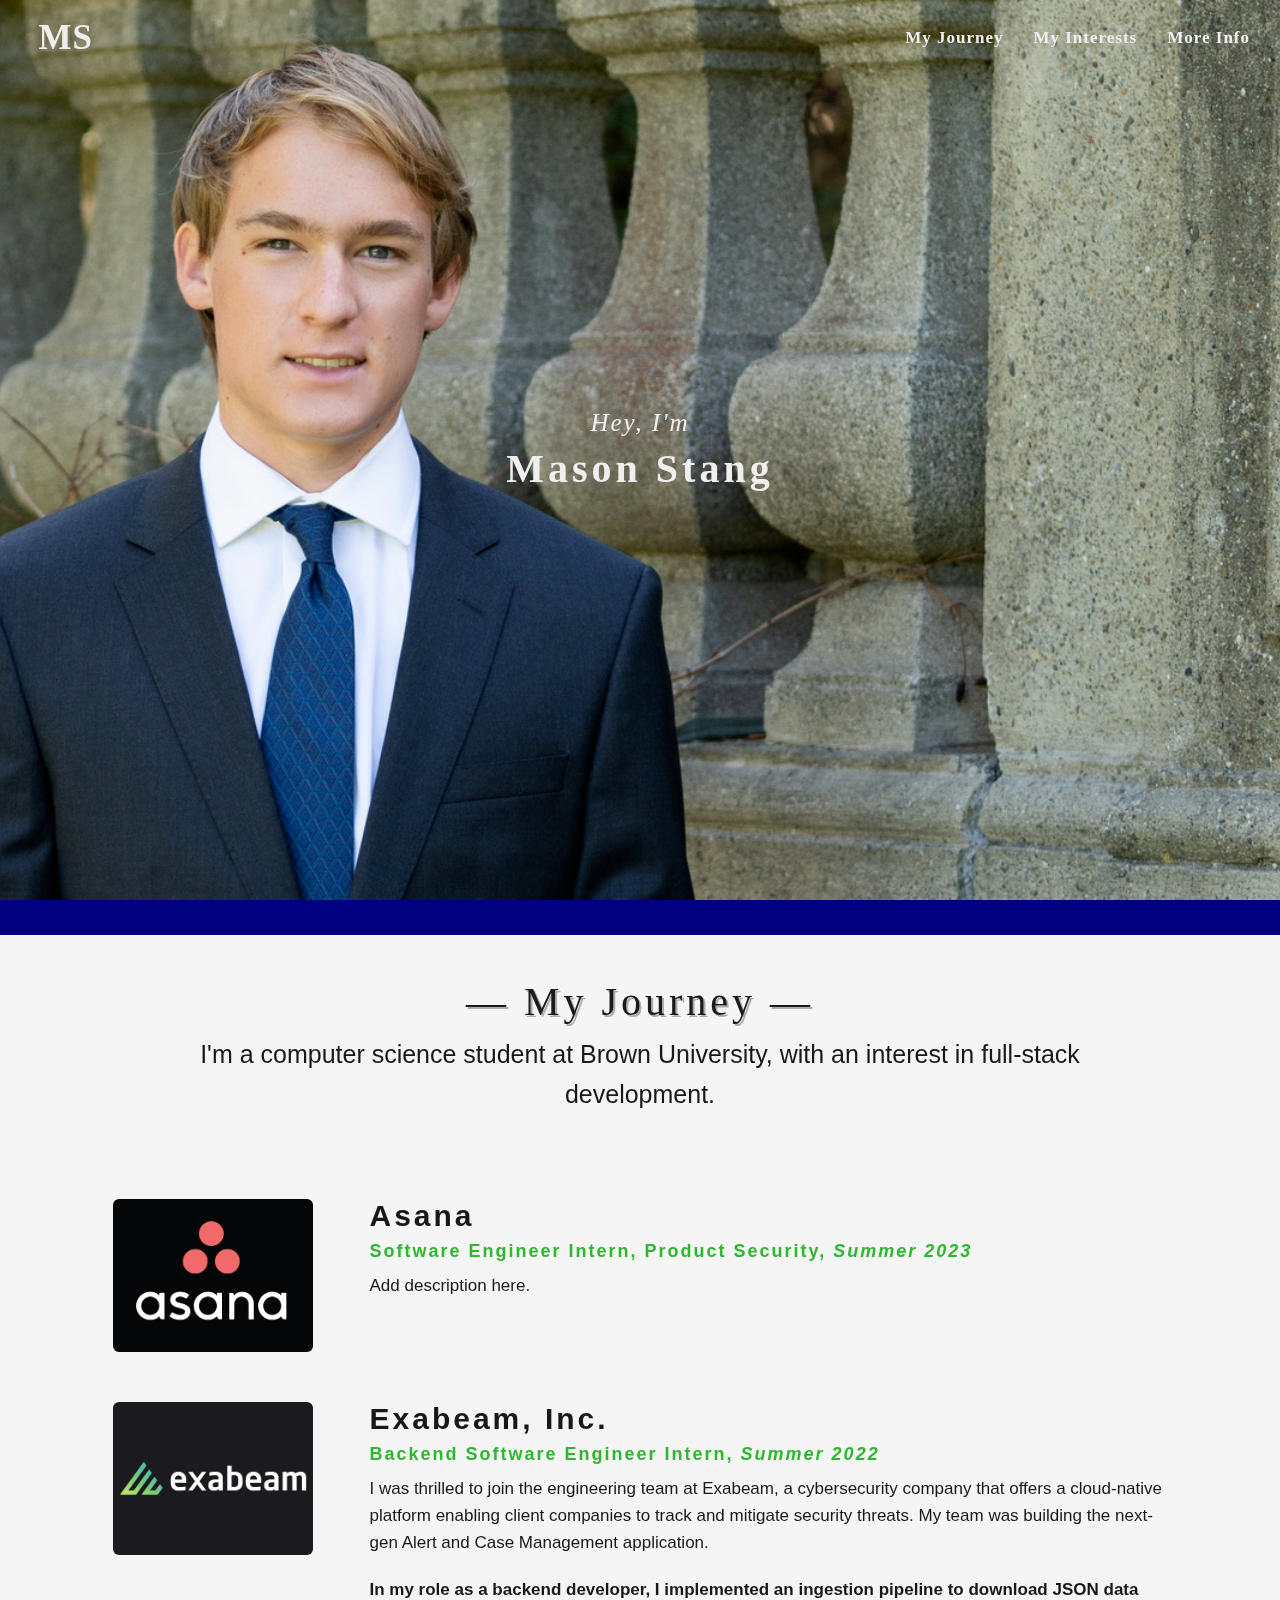
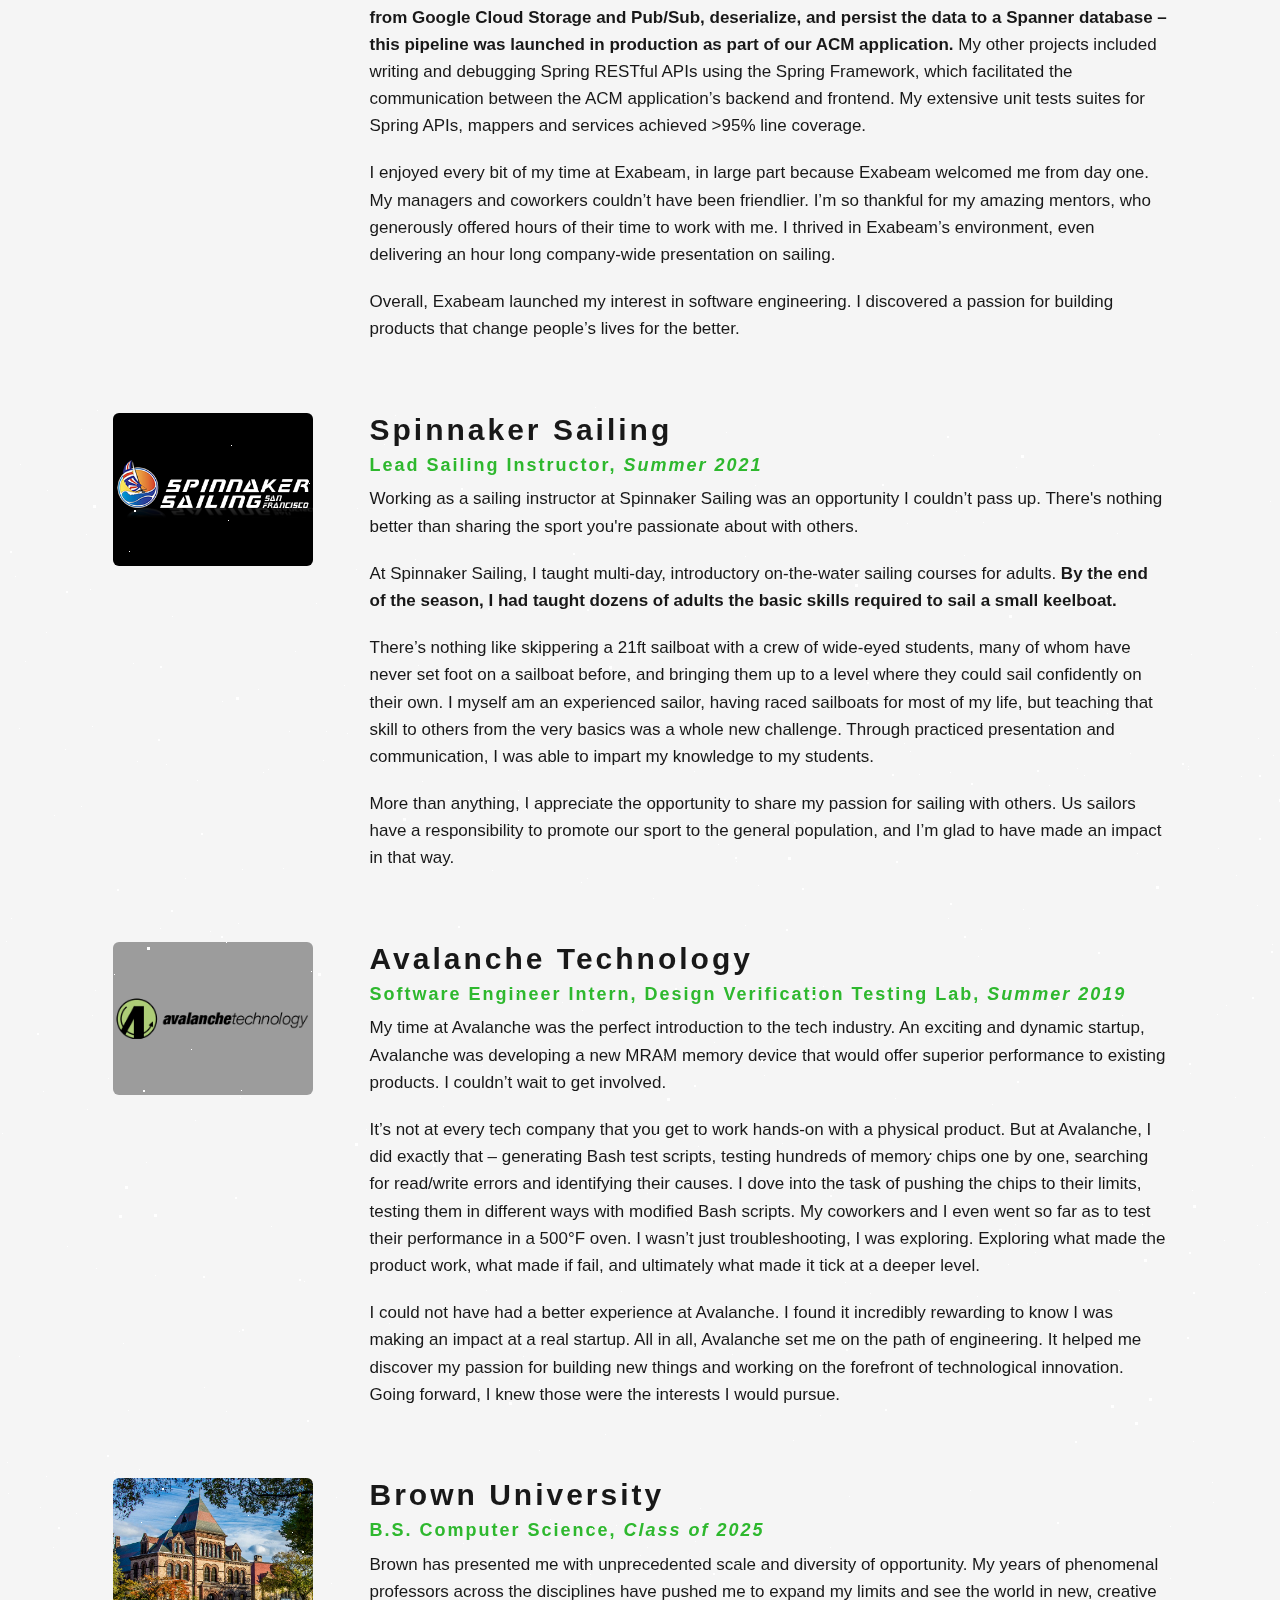
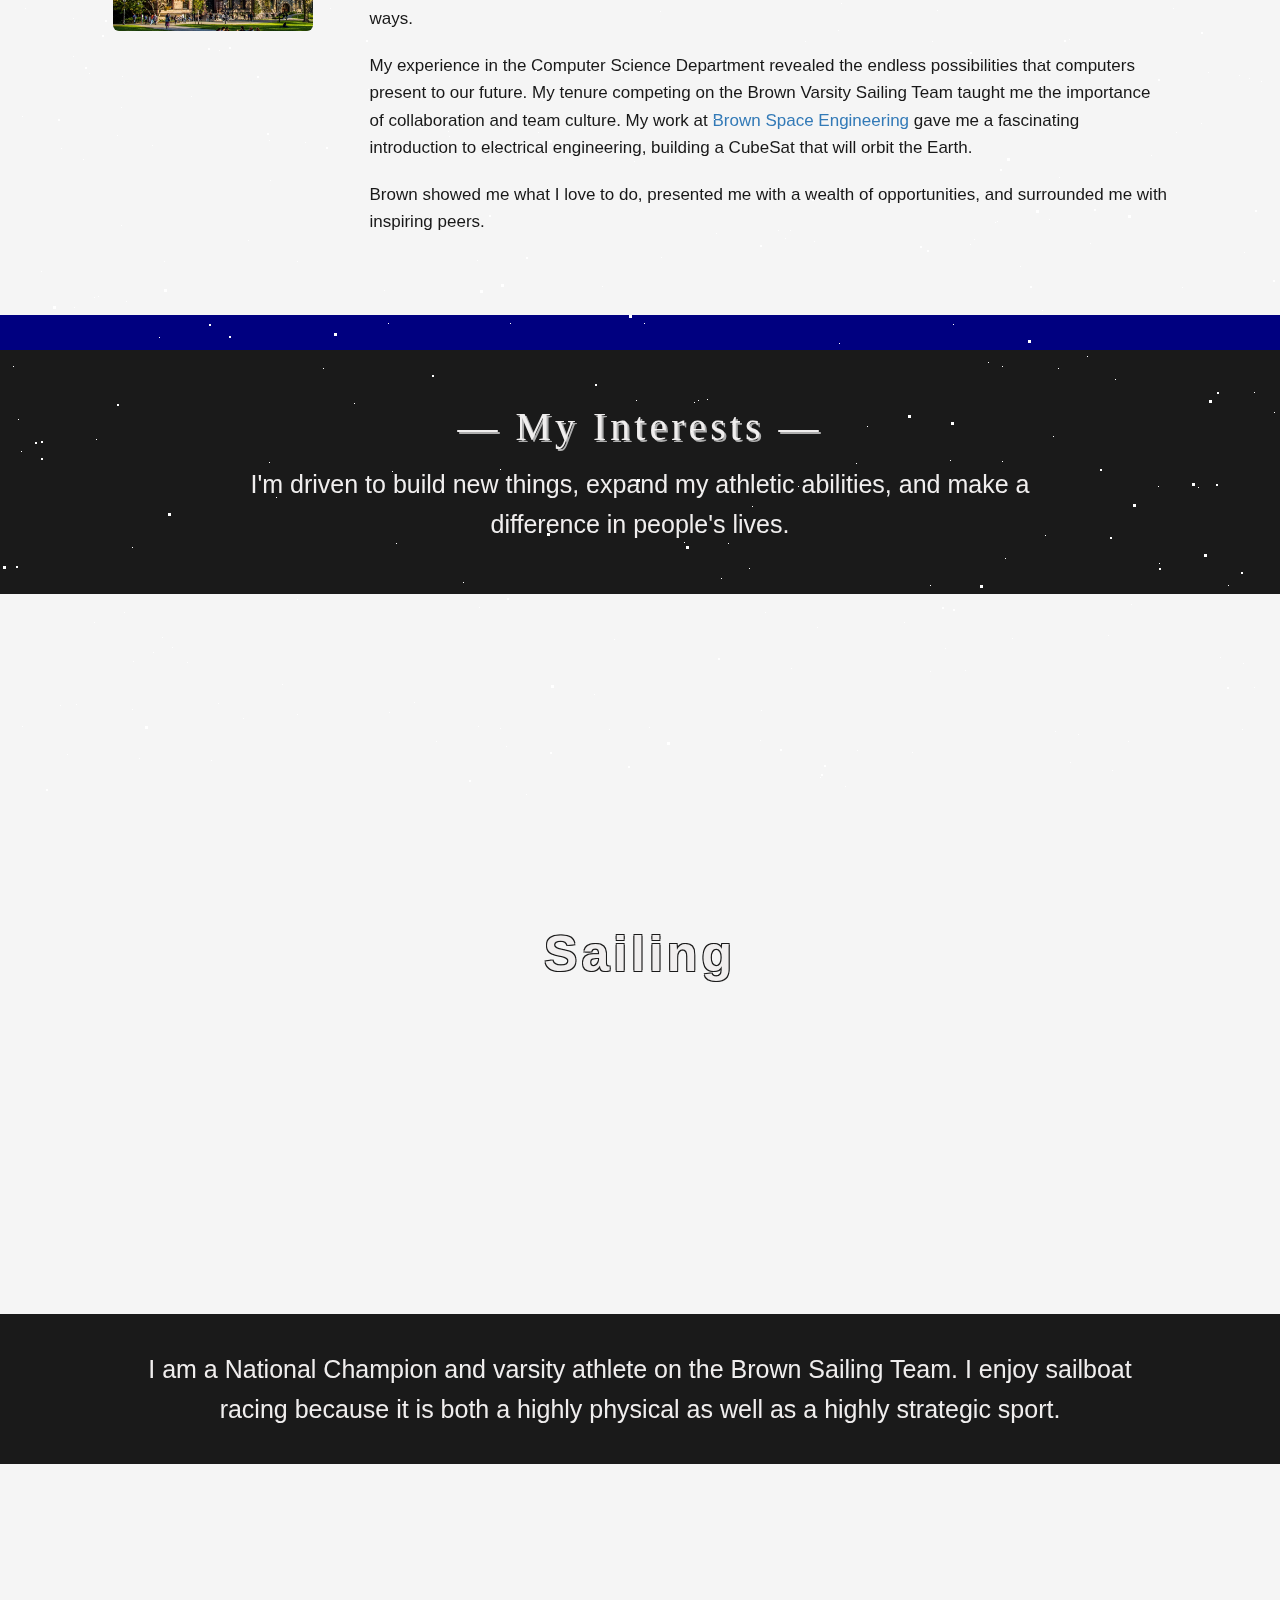
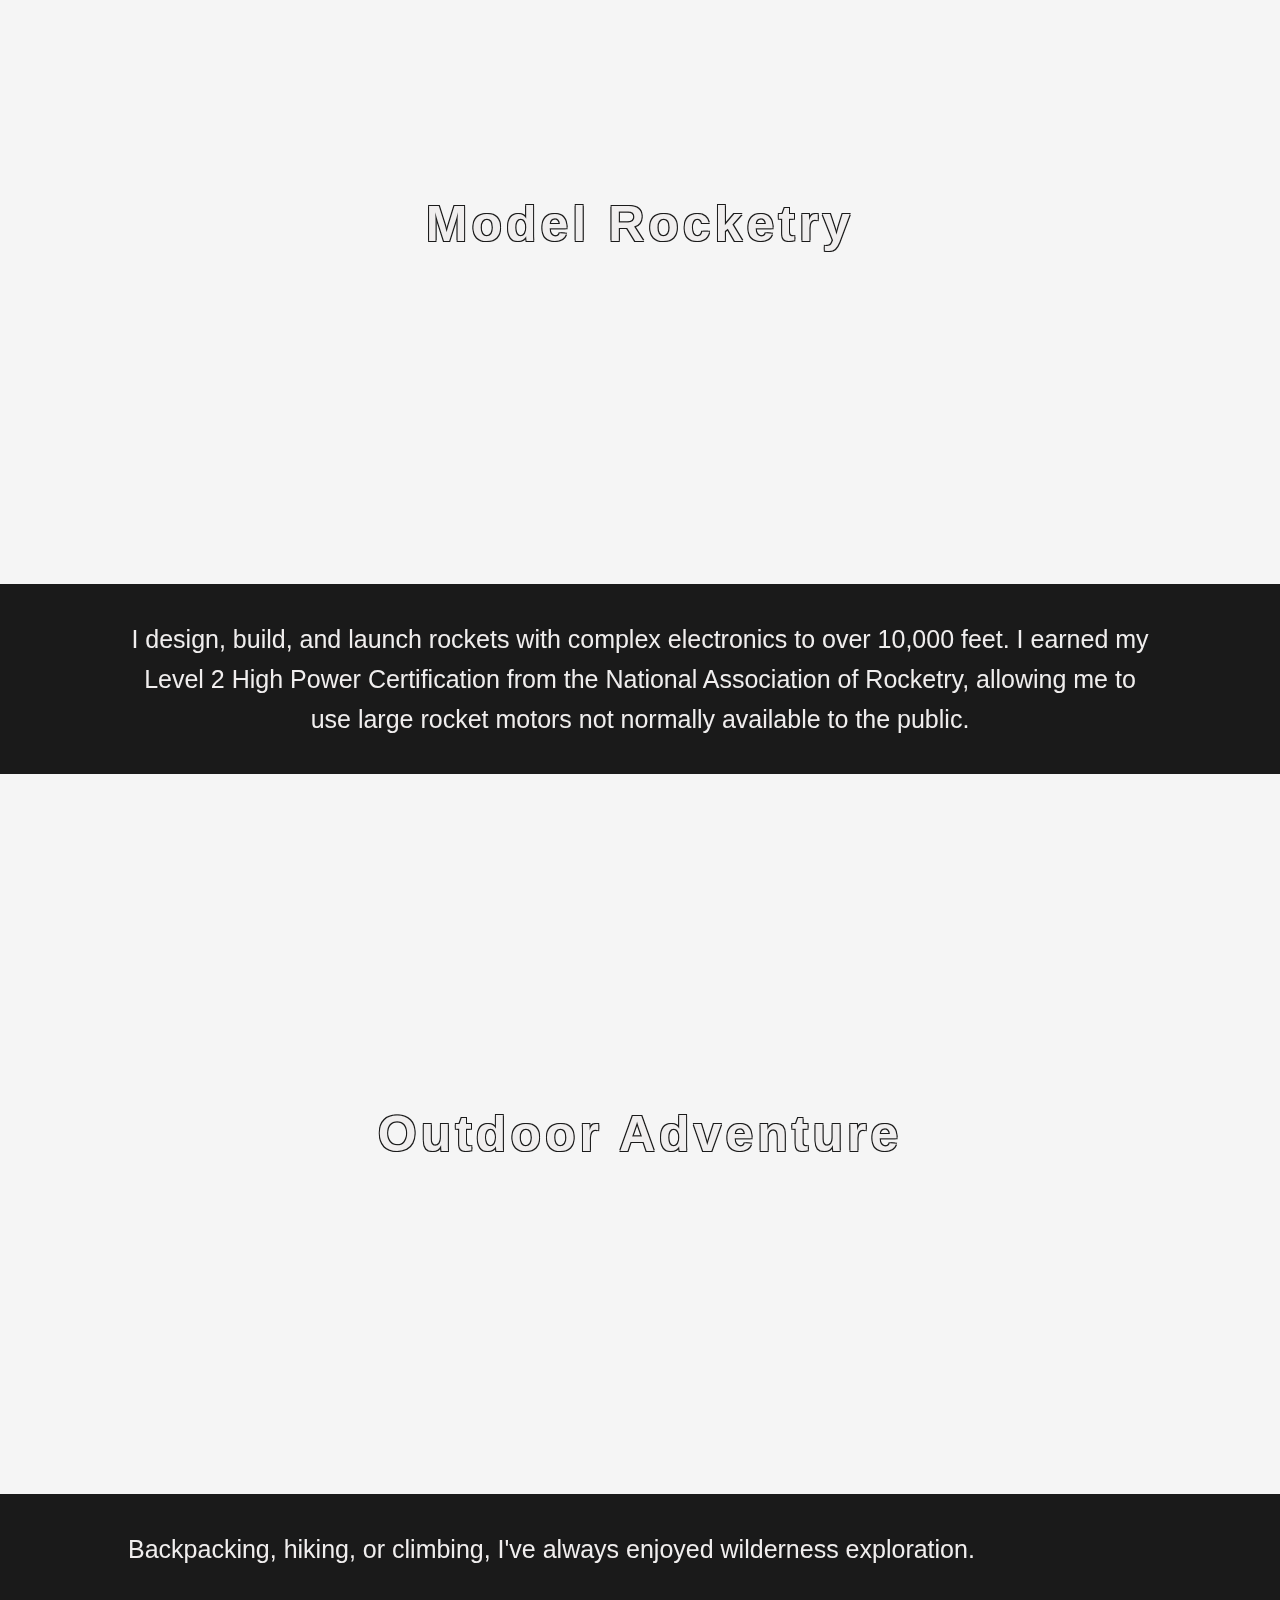
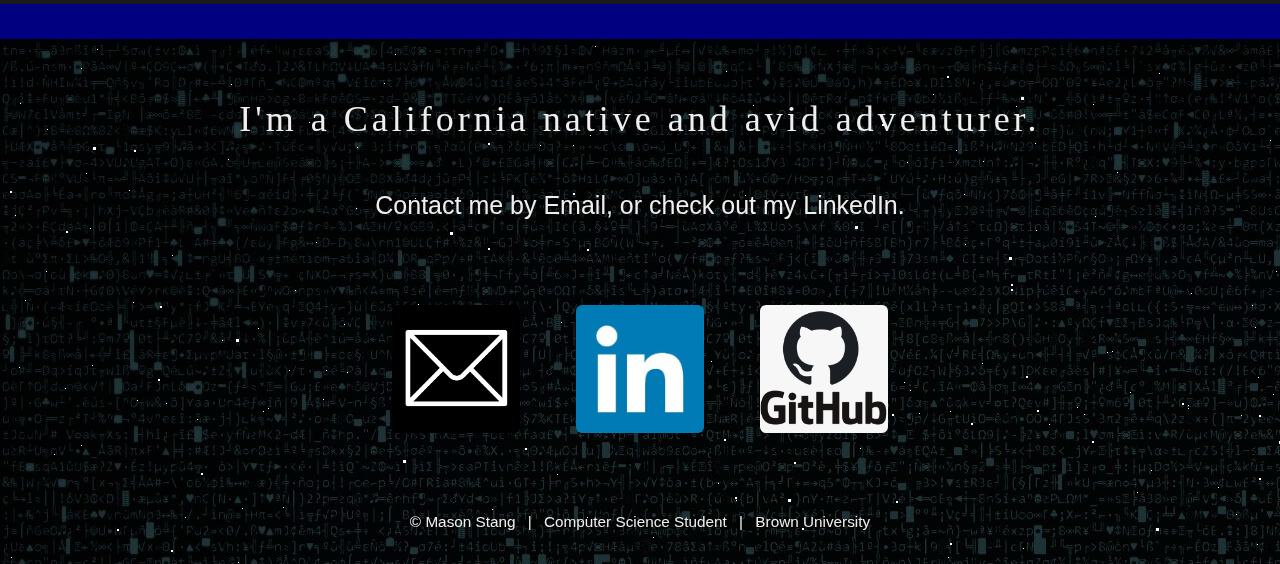
==== commit b2cca924: "added hiking" ====
--- a/index.html
+++ b/index.html
@@ -185,7 +185,7 @@
                 I couldn’t wait to get involved.
               </p>
               <p>
-                It’s not at every tech company that you get to work hands-on with the physical
+                It’s not at every tech company that you get to work hands-on with a physical
                 product. But at Avalanche, I did exactly that – generating Bash test
                 scripts, testing hundreds of memory chips one by one, searching for
                 read/write errors and identifying their causes. I dove into the task
@@ -263,7 +263,7 @@
     <div class="parallax-window interest-img" data-parallax="scroll" data-image-src="img/HPR_Rockets_Lowrez.png"
       data-speed=0.5>
       <h1>
-        High Power Rocketry
+        Model Rocketry
       </h1>
     </div>
     <div class="interests-content">
@@ -271,16 +271,14 @@
         I earned my Level 2 High Power Certification from the National Association of Rocketry, allowing me
         to use large rocket motors not normally available to the public.</p>
     </div>
-    <div class="parallax-window interest-img" data-parallax="scroll" data-image-src="img/Vietnam_orphanage_lowrez.png"
+    <div class="parallax-window interest-img" data-parallax="scroll" data-image-src="img/half_dome_copy_lowrez.png"
       data-speed=0.5>
       <h1>
-        Giving Back
+        Outdoor Adventure
       </h1>
     </div>
     <div class="interests-content">
-      <p>In 2023 I went to a children’s orphanage in Vietnam and gave gifts to the kids.
-        My family has a special connection to this place, and I was grateful to
-        make a positive impact.</p>
+      <p>Backpacking, hiking, or climbing, I've always enjoyed wilderness exploration.</p>
     </div>
   </section>
 
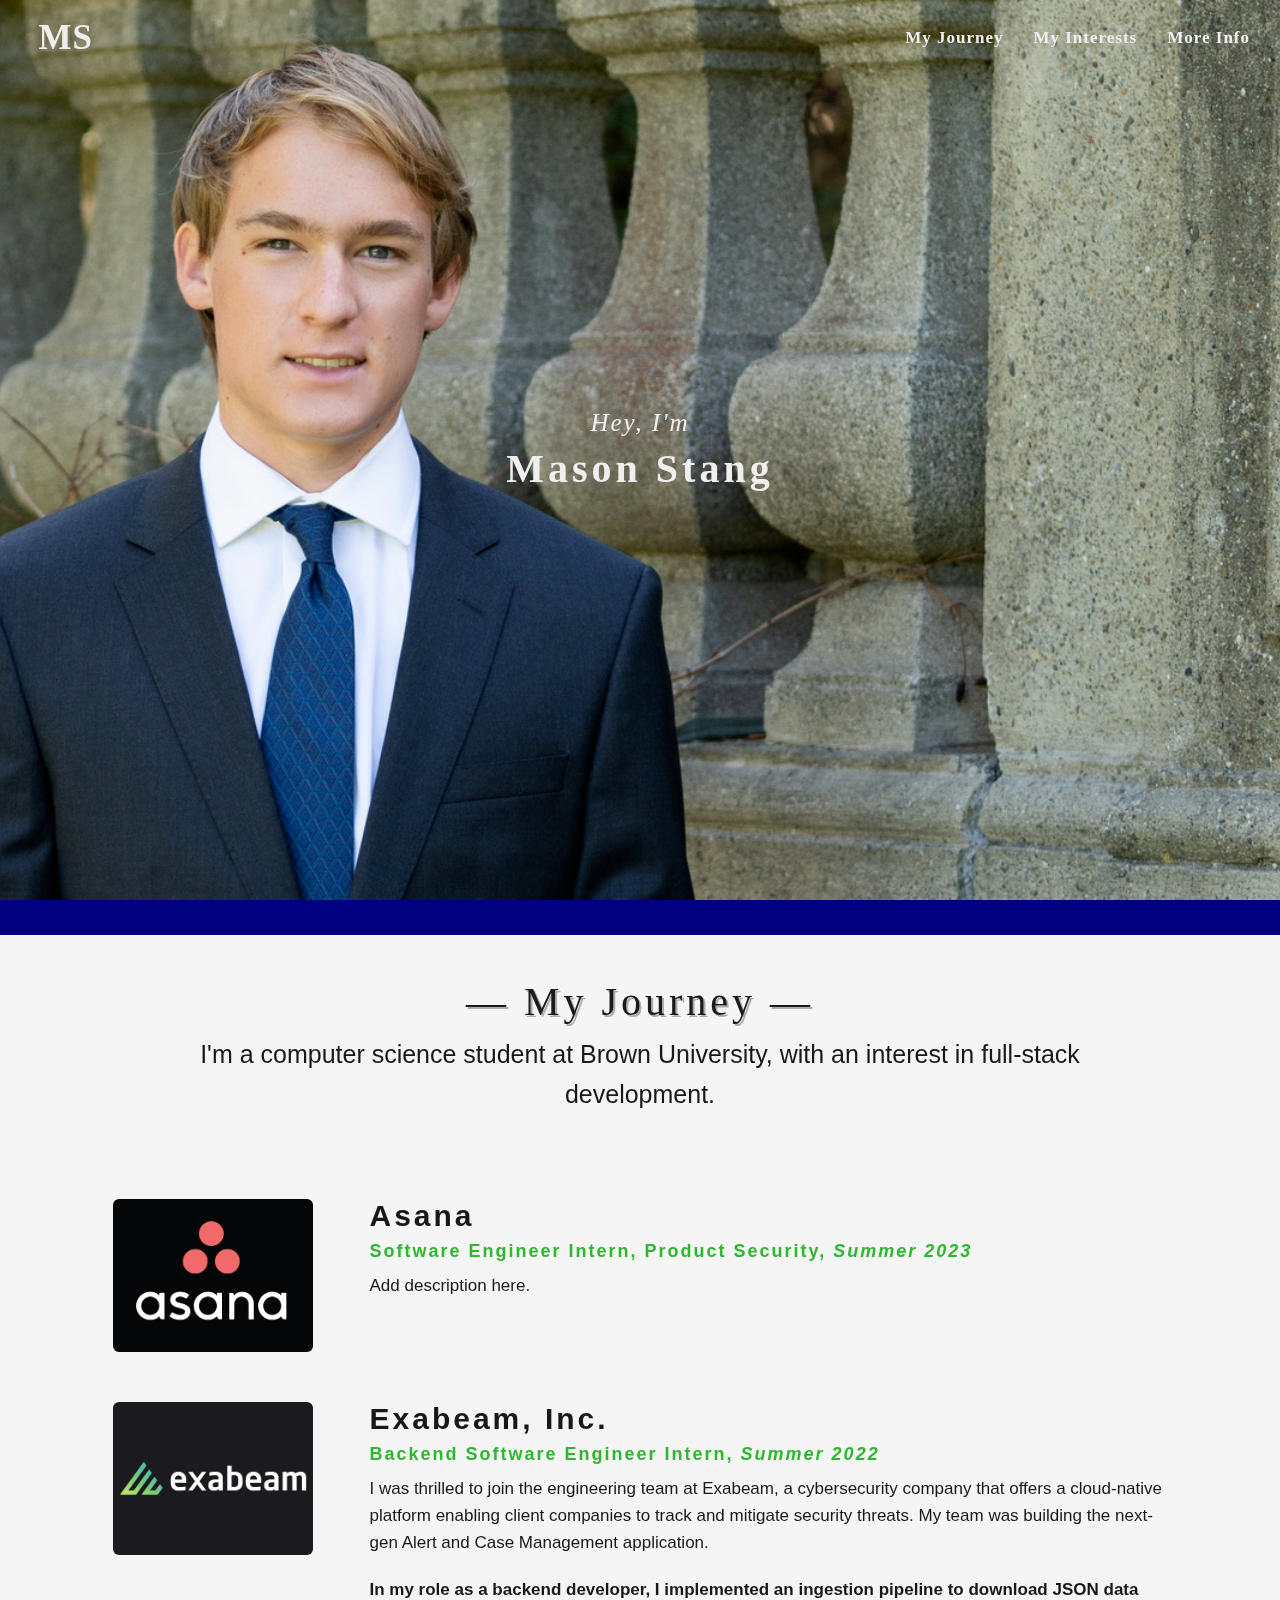
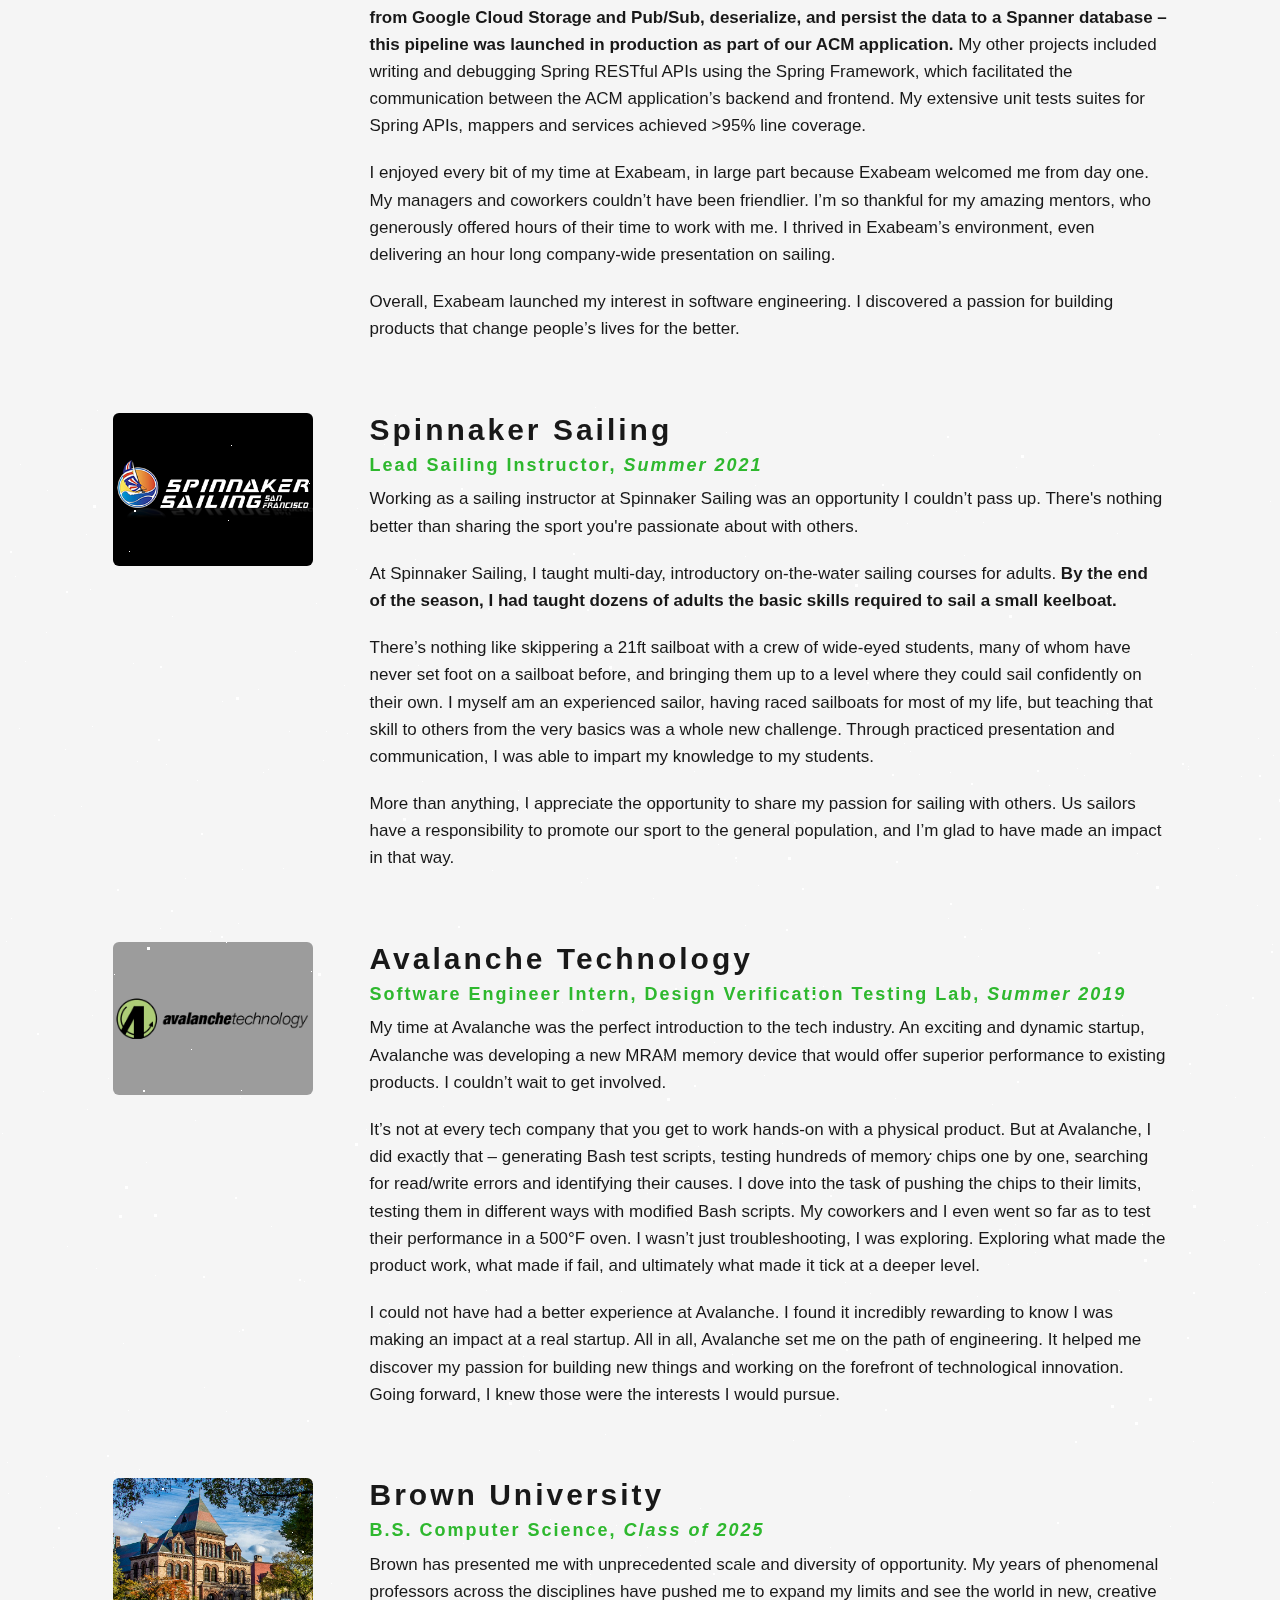
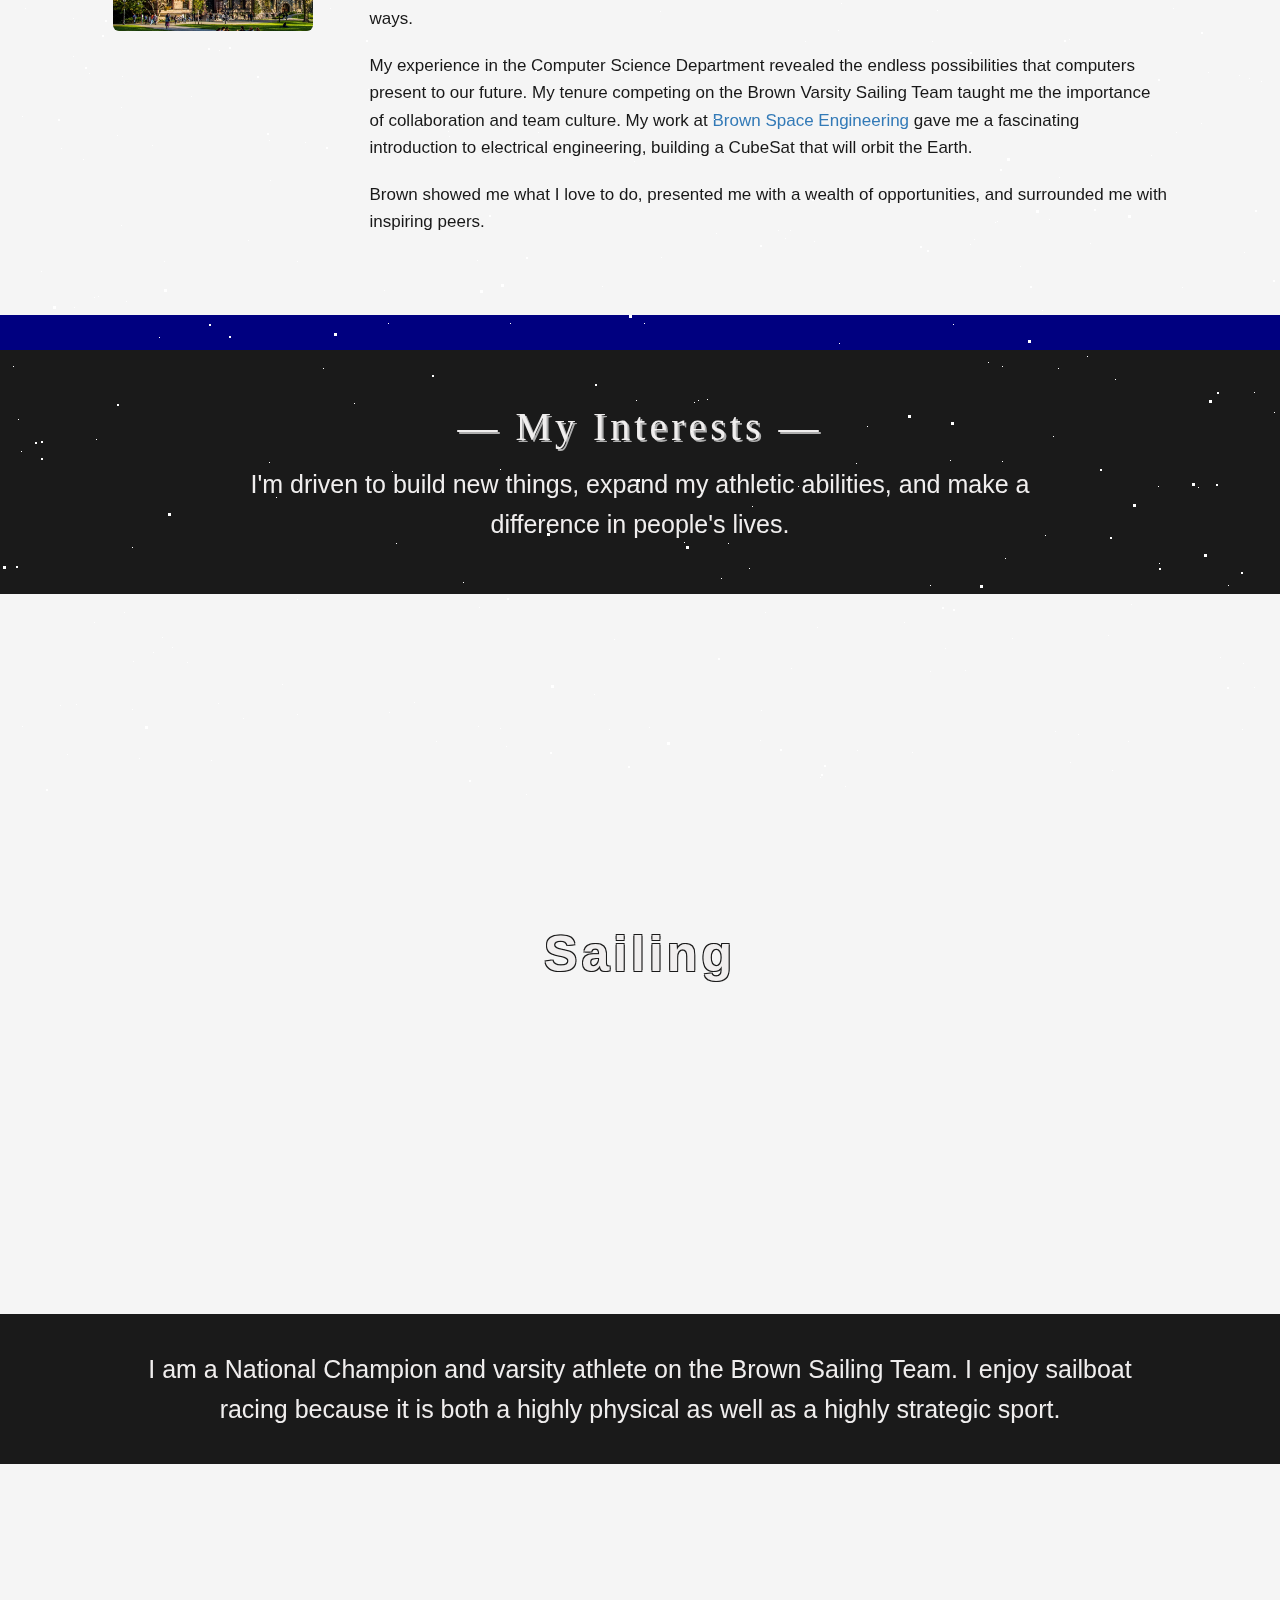
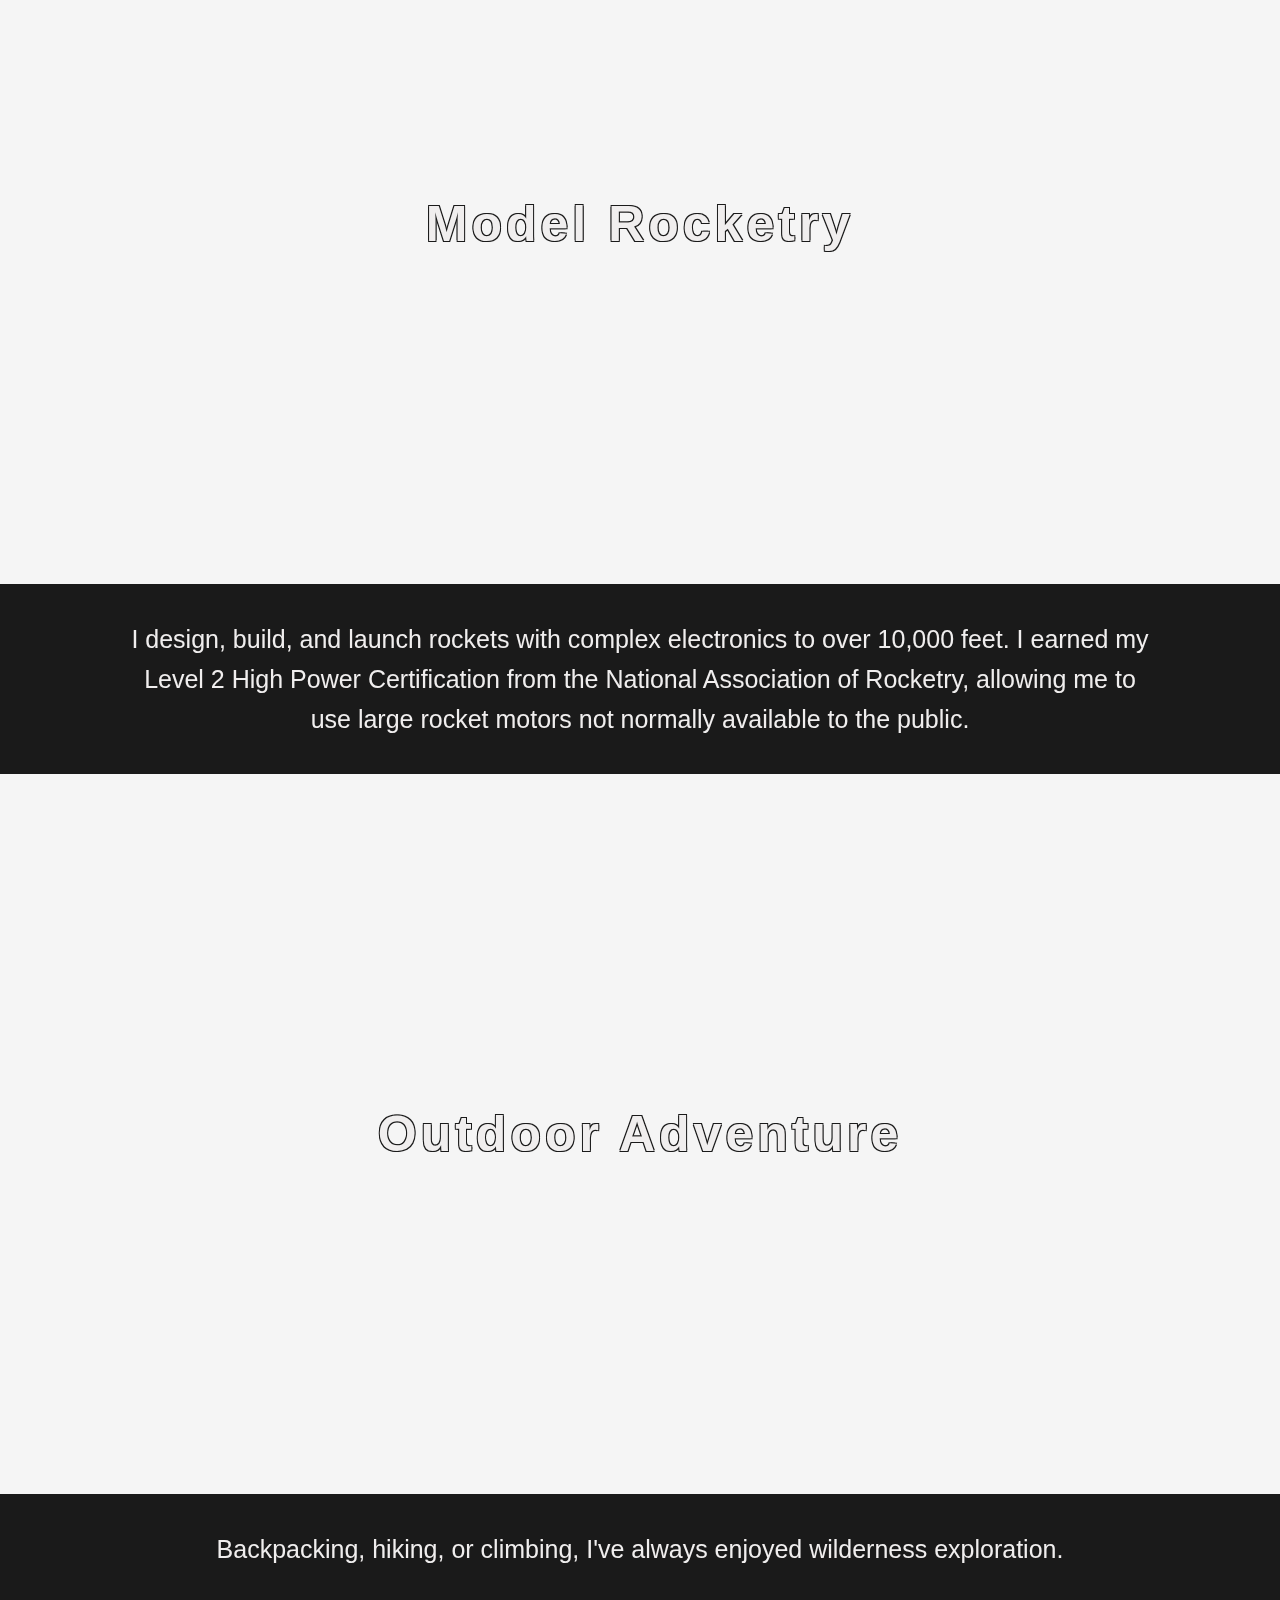
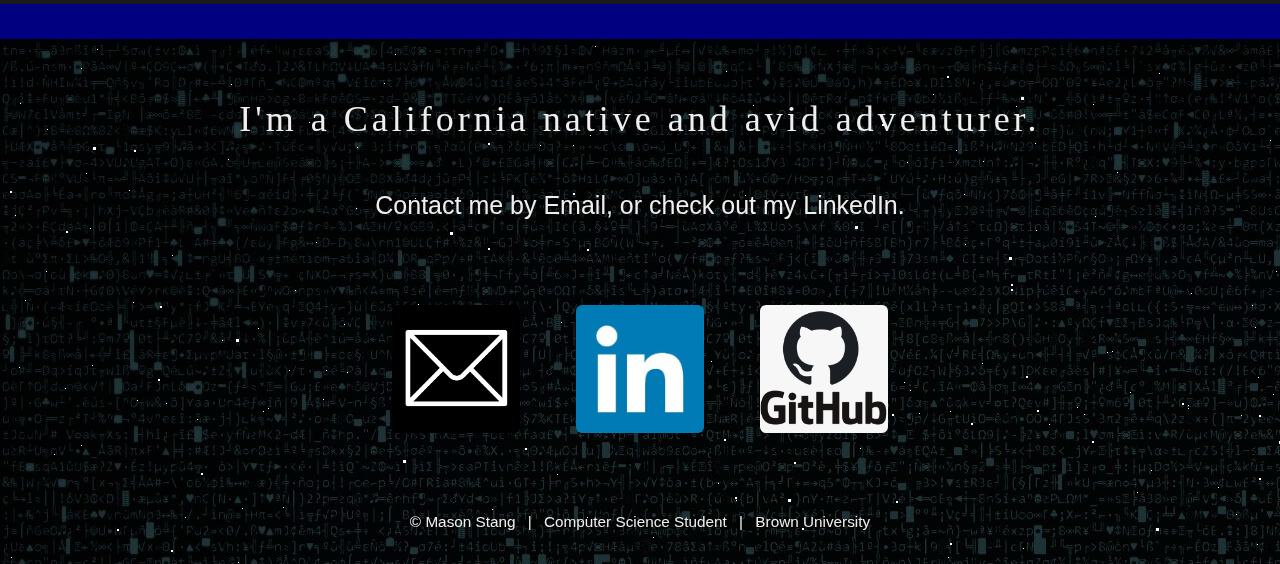
==== commit 106785ad: "fixing content align" ====
--- a/css/masonstang.css
+++ b/css/masonstang.css
@@ -1093,6 +1093,7 @@
   color: var(--white-text);
   margin-bottom: 35px;
   margin-top: 35px;
+  justify-content: center;
 }
 #my-interests-intro {
   color: var(--white-text);
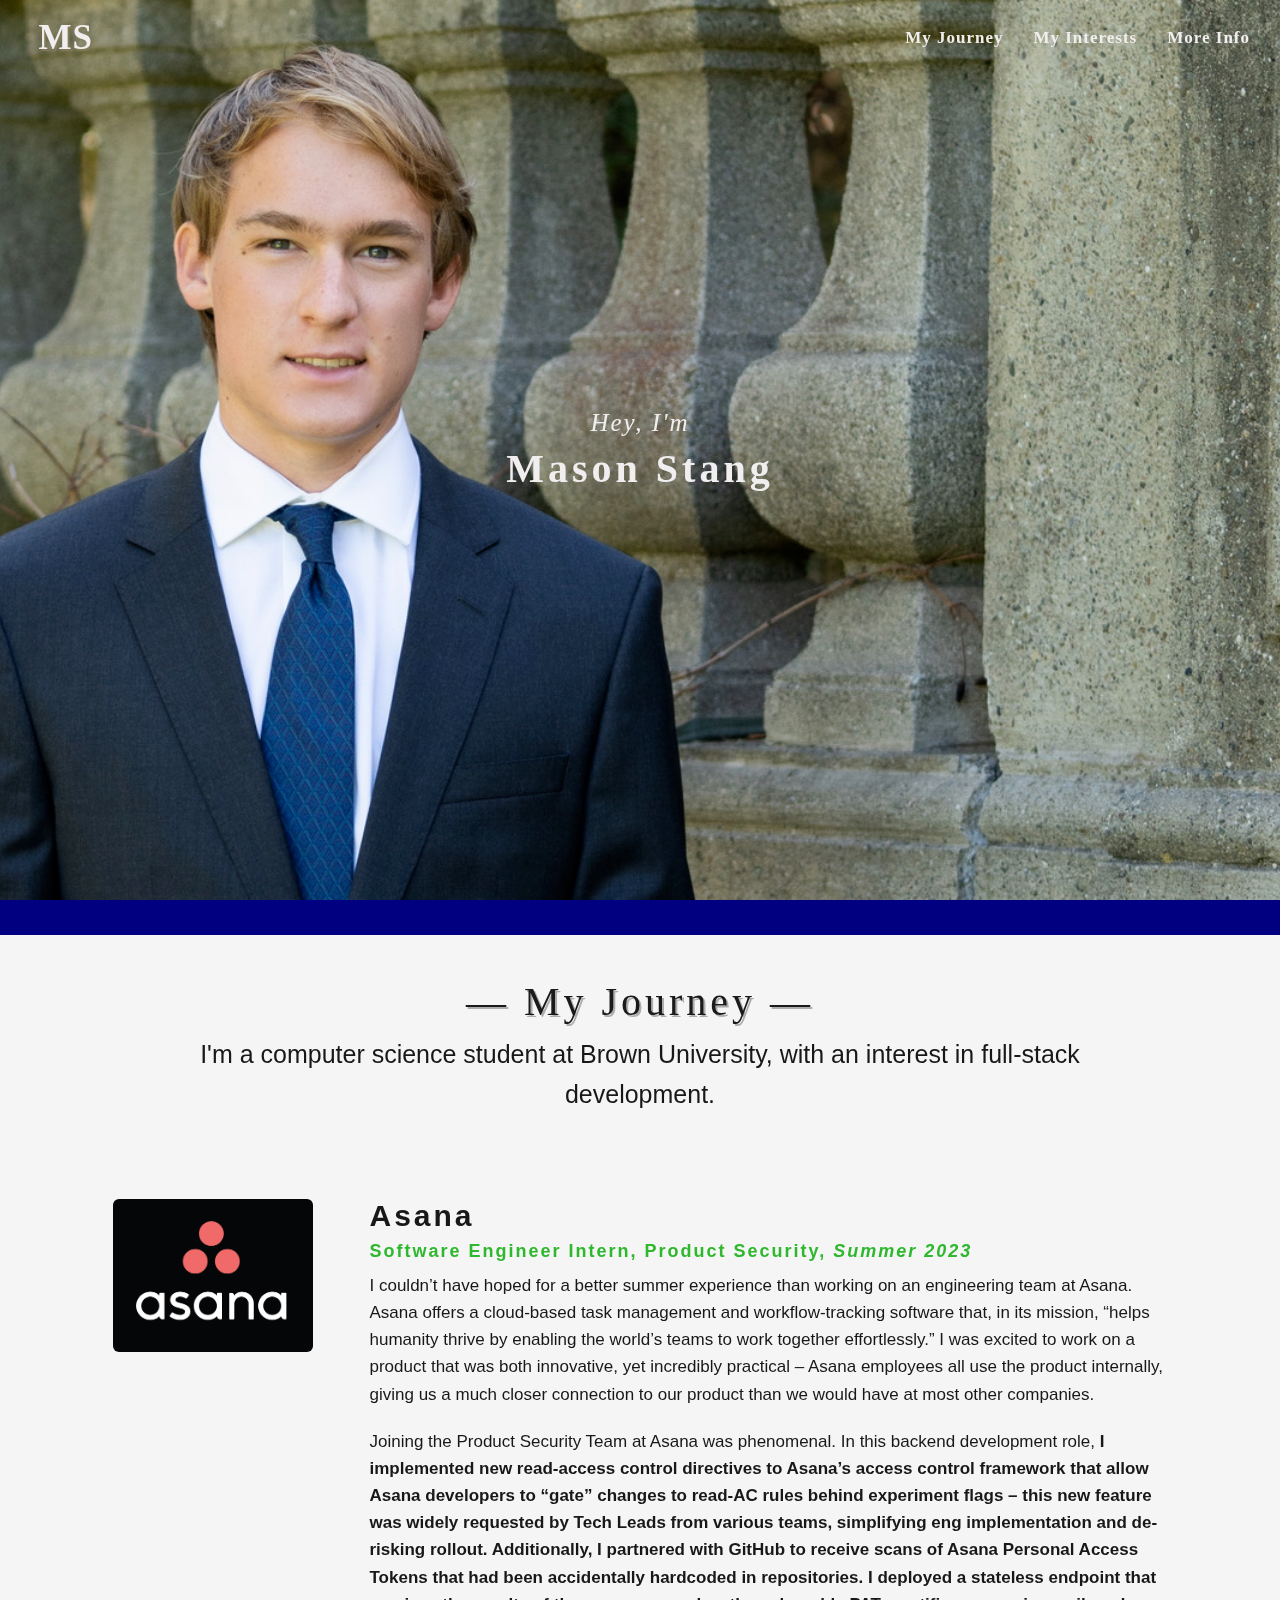
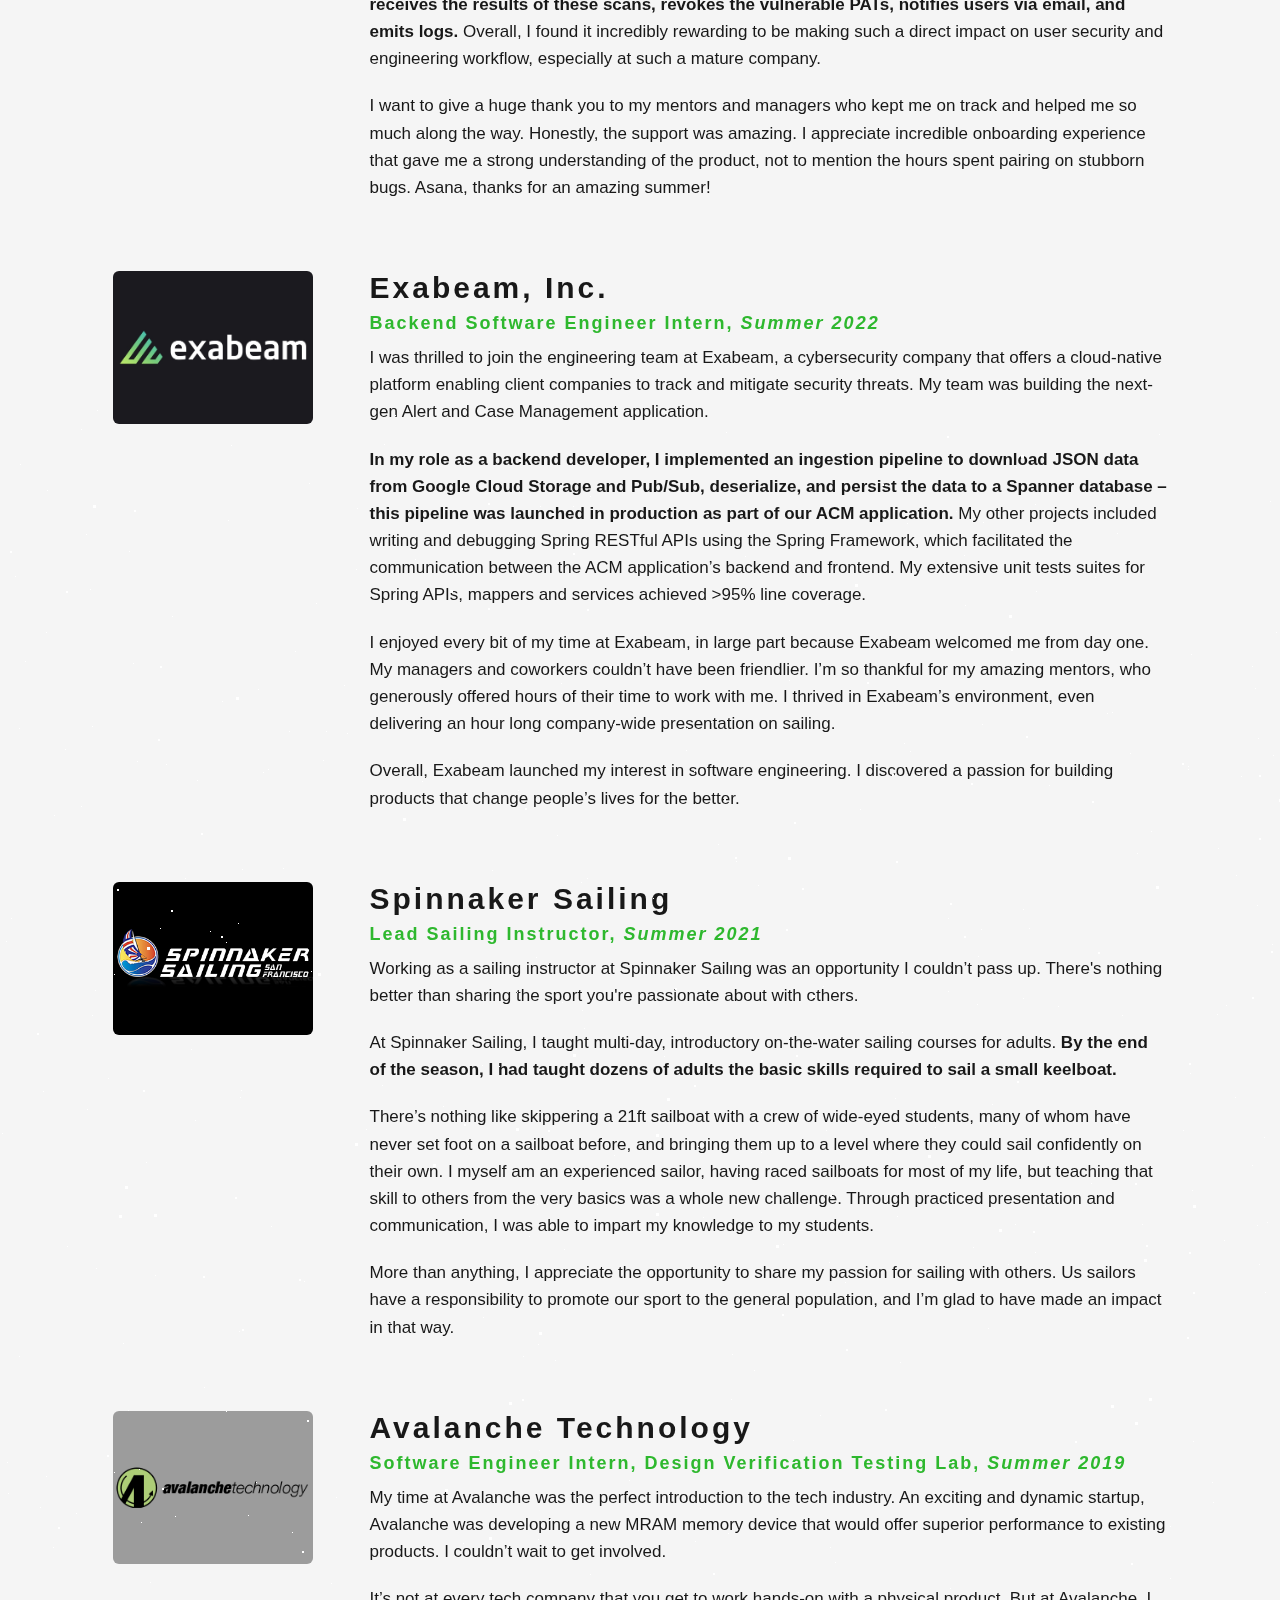
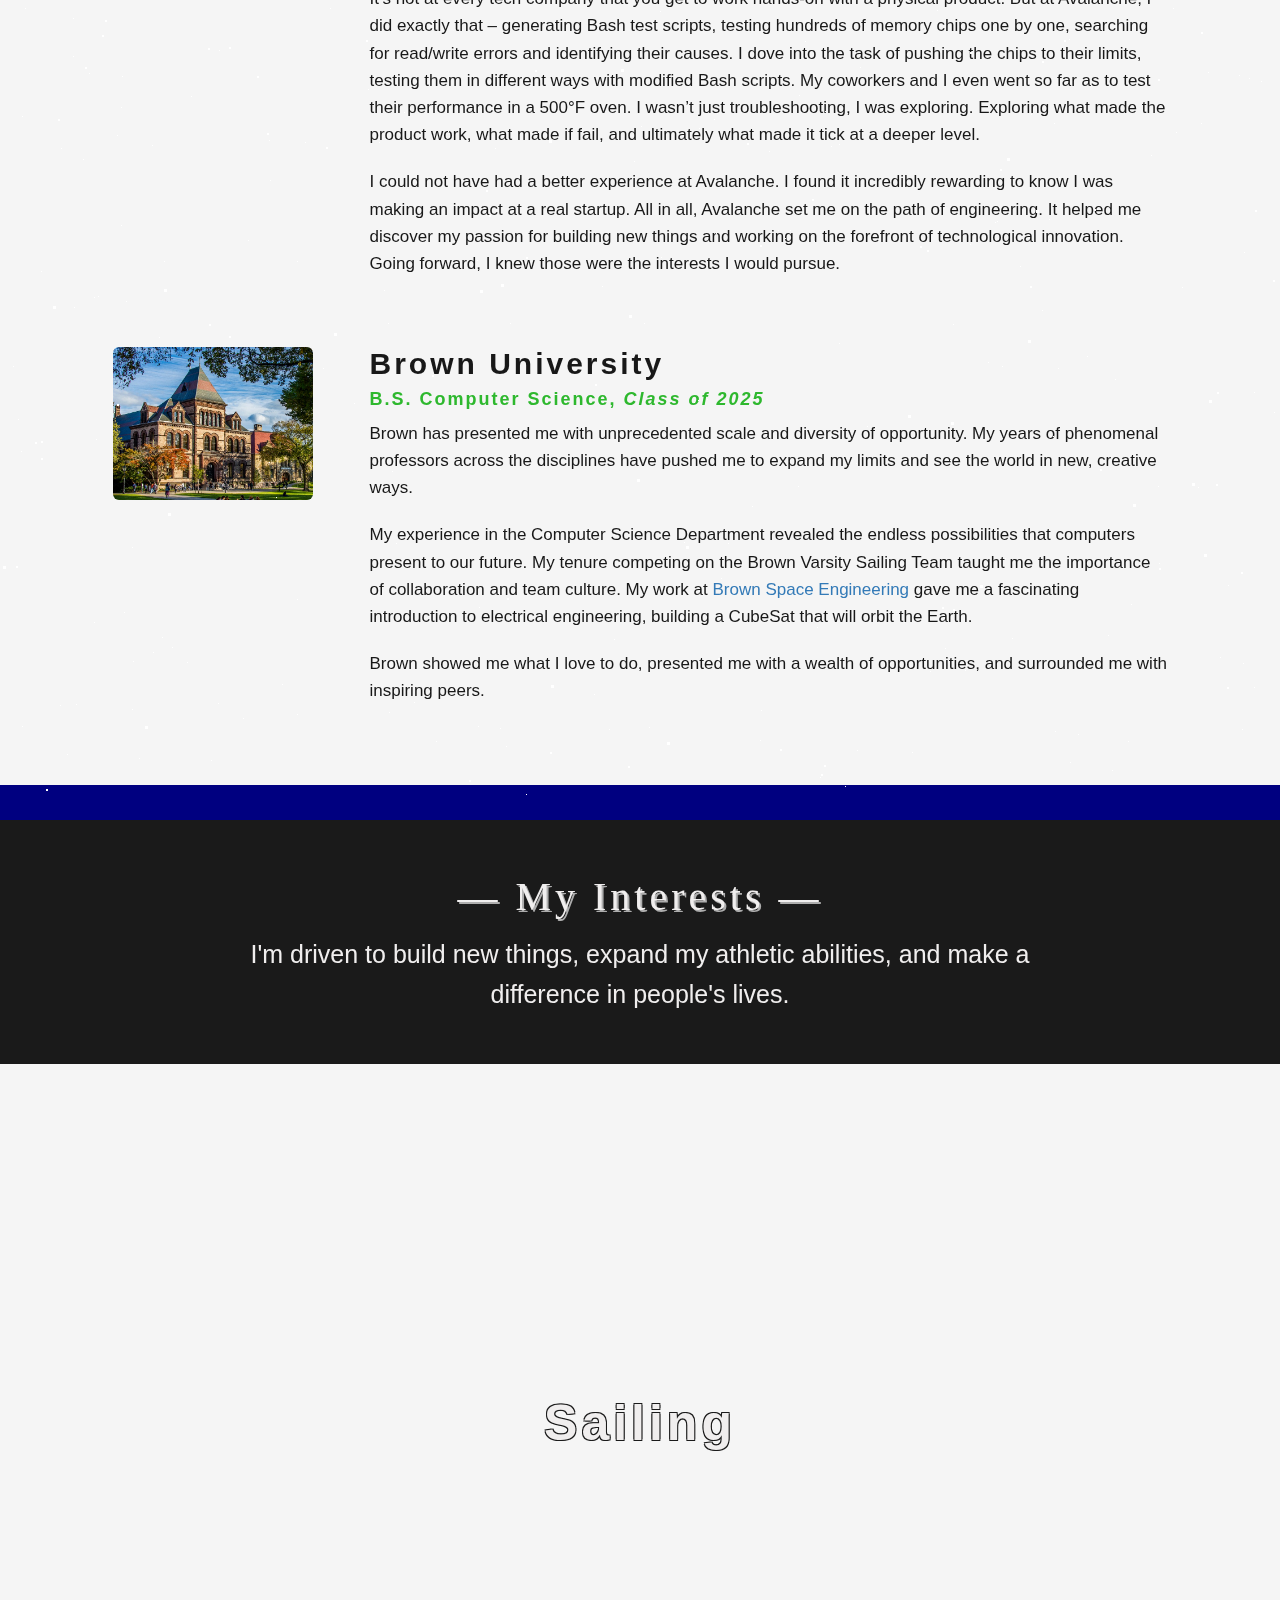
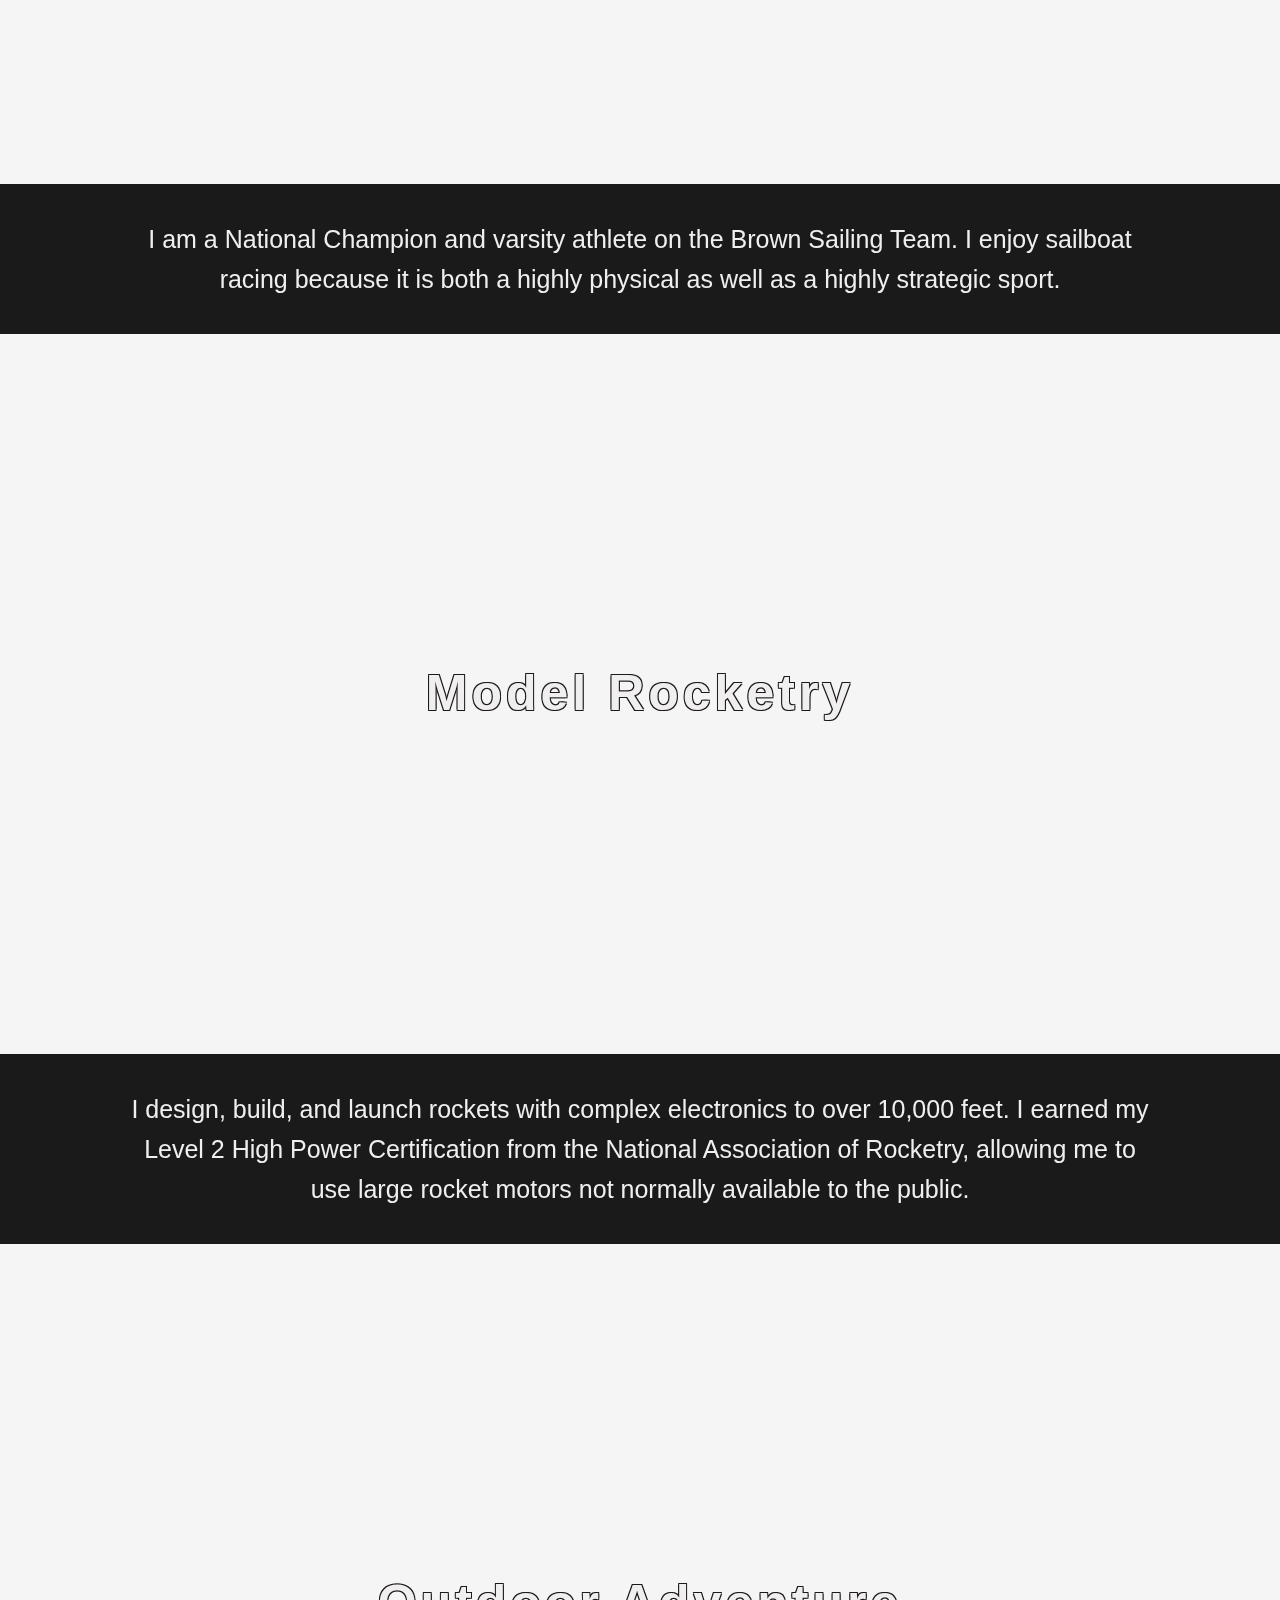
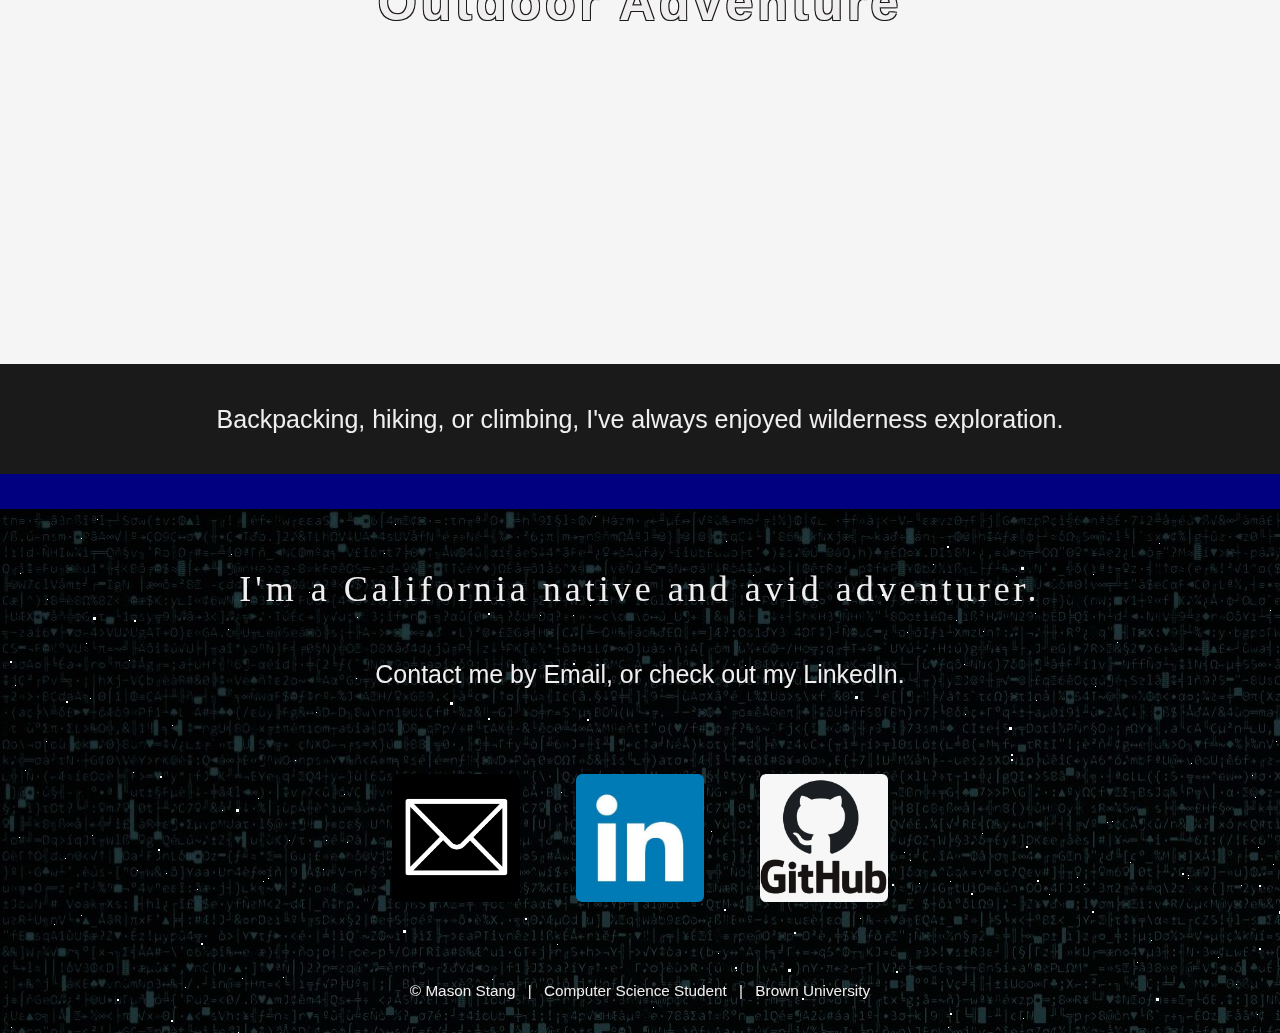
==== commit 590dcdc2: "added Asana description" ====
--- a/index.html
+++ b/index.html
@@ -90,7 +90,33 @@
               <h2>Asana</h2>
               <h4>Software Engineer Intern, Product Security, <i>Summer 2023</i></h4>
               <p>
-                Add description here.
+                I couldn’t have hoped for a better summer experience than working on an engineering 
+                team at Asana. Asana offers a cloud-based task management and workflow-tracking software 
+                that, in its mission, “helps humanity thrive by enabling the world’s teams to work together 
+                effortlessly.” I was excited to work on a product that was both innovative, yet incredibly 
+                practical – Asana employees all use the product internally, giving us a much closer 
+                connection to our product than we would have at most other companies.
+              </p>
+              <p>
+                Joining the Product Security Team at Asana was phenomenal. In this backend development 
+                role, 
+                <b>
+                  I implemented new read-access control directives to Asana’s access control framework 
+                  that allow Asana developers to “gate” changes to read-AC rules behind experiment 
+                  flags – this new feature was widely requested by Tech Leads from various teams, 
+                  simplifying eng implementation and de-risking rollout. Additionally, I partnered with 
+                  GitHub to receive scans of Asana Personal Access Tokens that had been accidentally 
+                  hardcoded in repositories. I deployed a stateless endpoint that receives the results 
+                  of these scans, revokes the vulnerable PATs, notifies users via email, and emits logs. 
+                </b>
+                Overall, I found it incredibly rewarding to be making such a direct impact on user 
+                security and engineering workflow, especially at such a mature company.
+              </p>
+              <p>
+                I want to give a huge thank you to my mentors and managers who kept me on track and 
+                helped me so much along the way. Honestly, the support was amazing. I appreciate 
+                incredible onboarding experience that gave me a strong understanding of the product, 
+                not to mention the hours spent pairing on stubborn bugs. Asana, thanks for an amazing summer!
               </p>
             </div>
           </div>
--- a/css/masonstang.css
+++ b/css/masonstang.css
@@ -1083,17 +1083,16 @@
   justify-content: center;
   margin-top: 0px;
   margin-bottom: 0px;
+  justify-content: center;
 }
 .interests-content p {
   font-size: 25px;
   text-align: center;
-  display: flex;
   align-items: center;
   width: 80%;
   color: var(--white-text);
   margin-bottom: 35px;
   margin-top: 35px;
-  justify-content: center;
 }
 #my-interests-intro {
   color: var(--white-text);
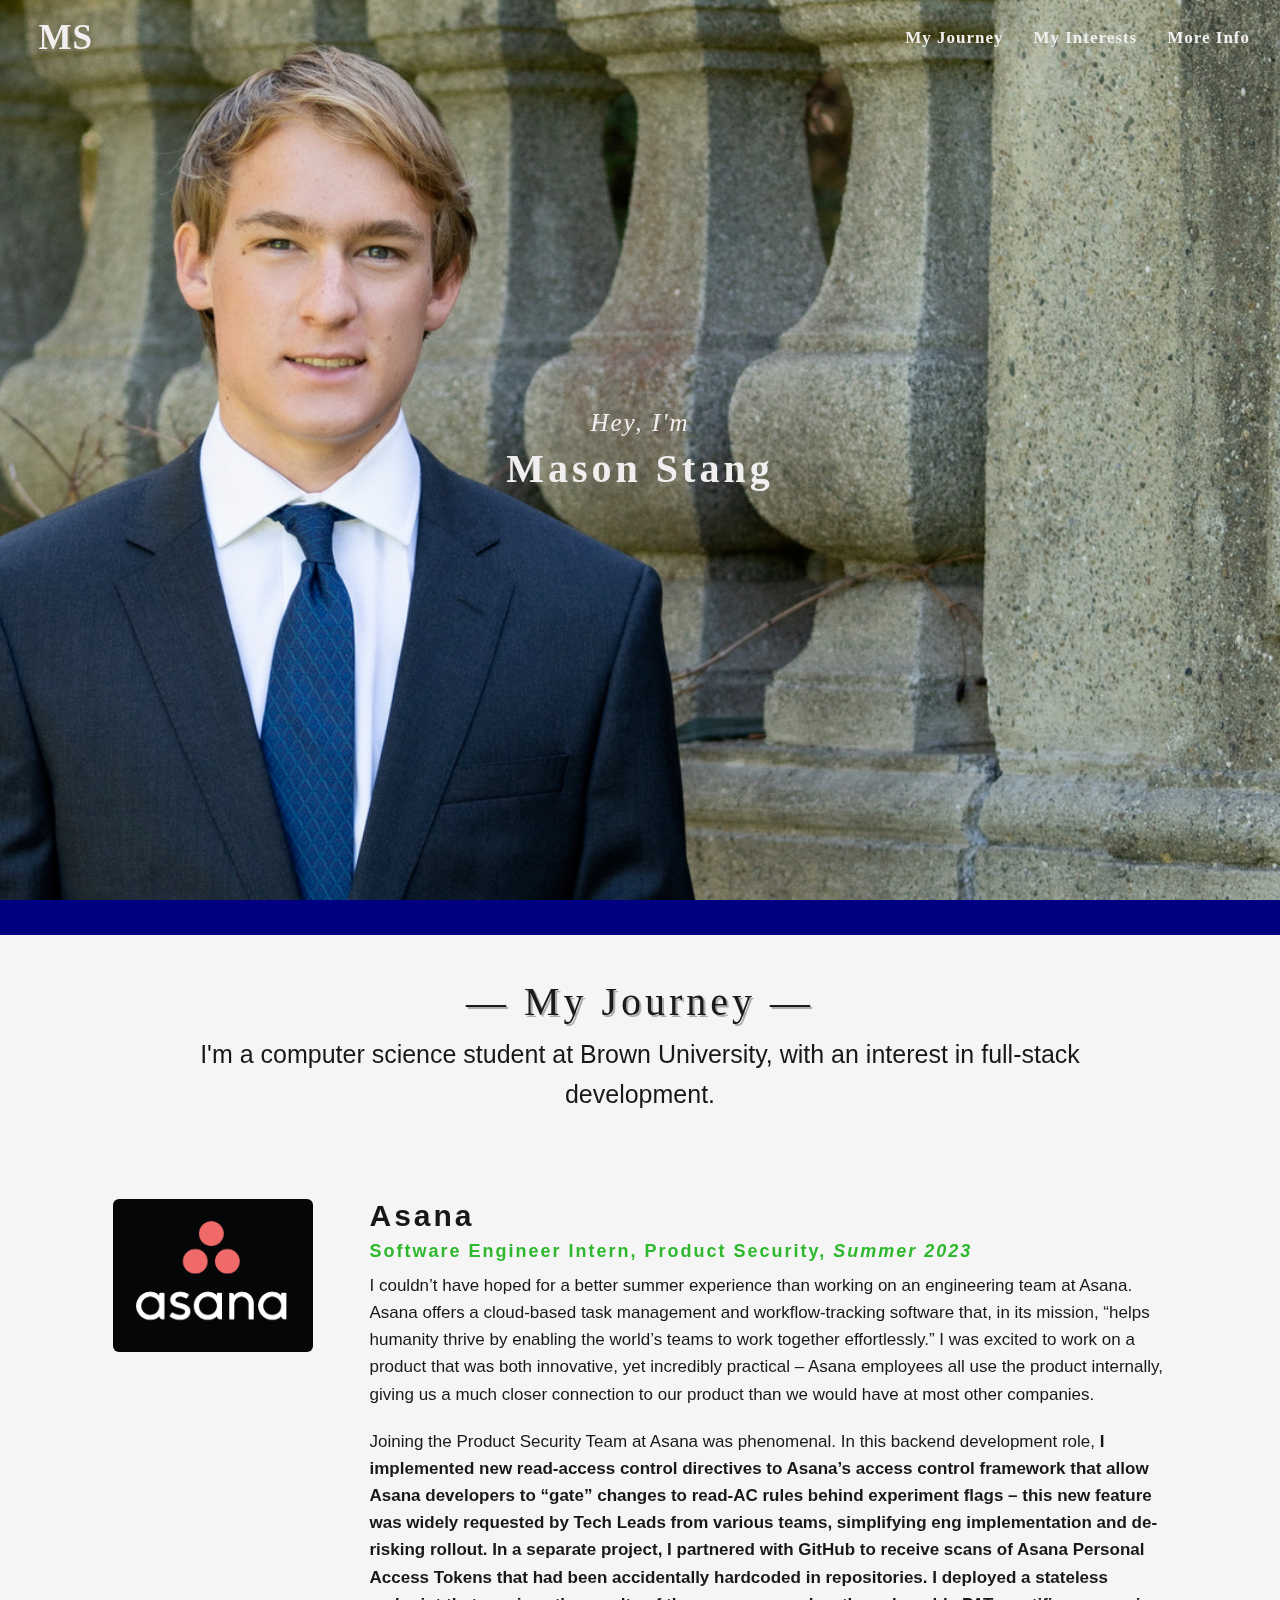
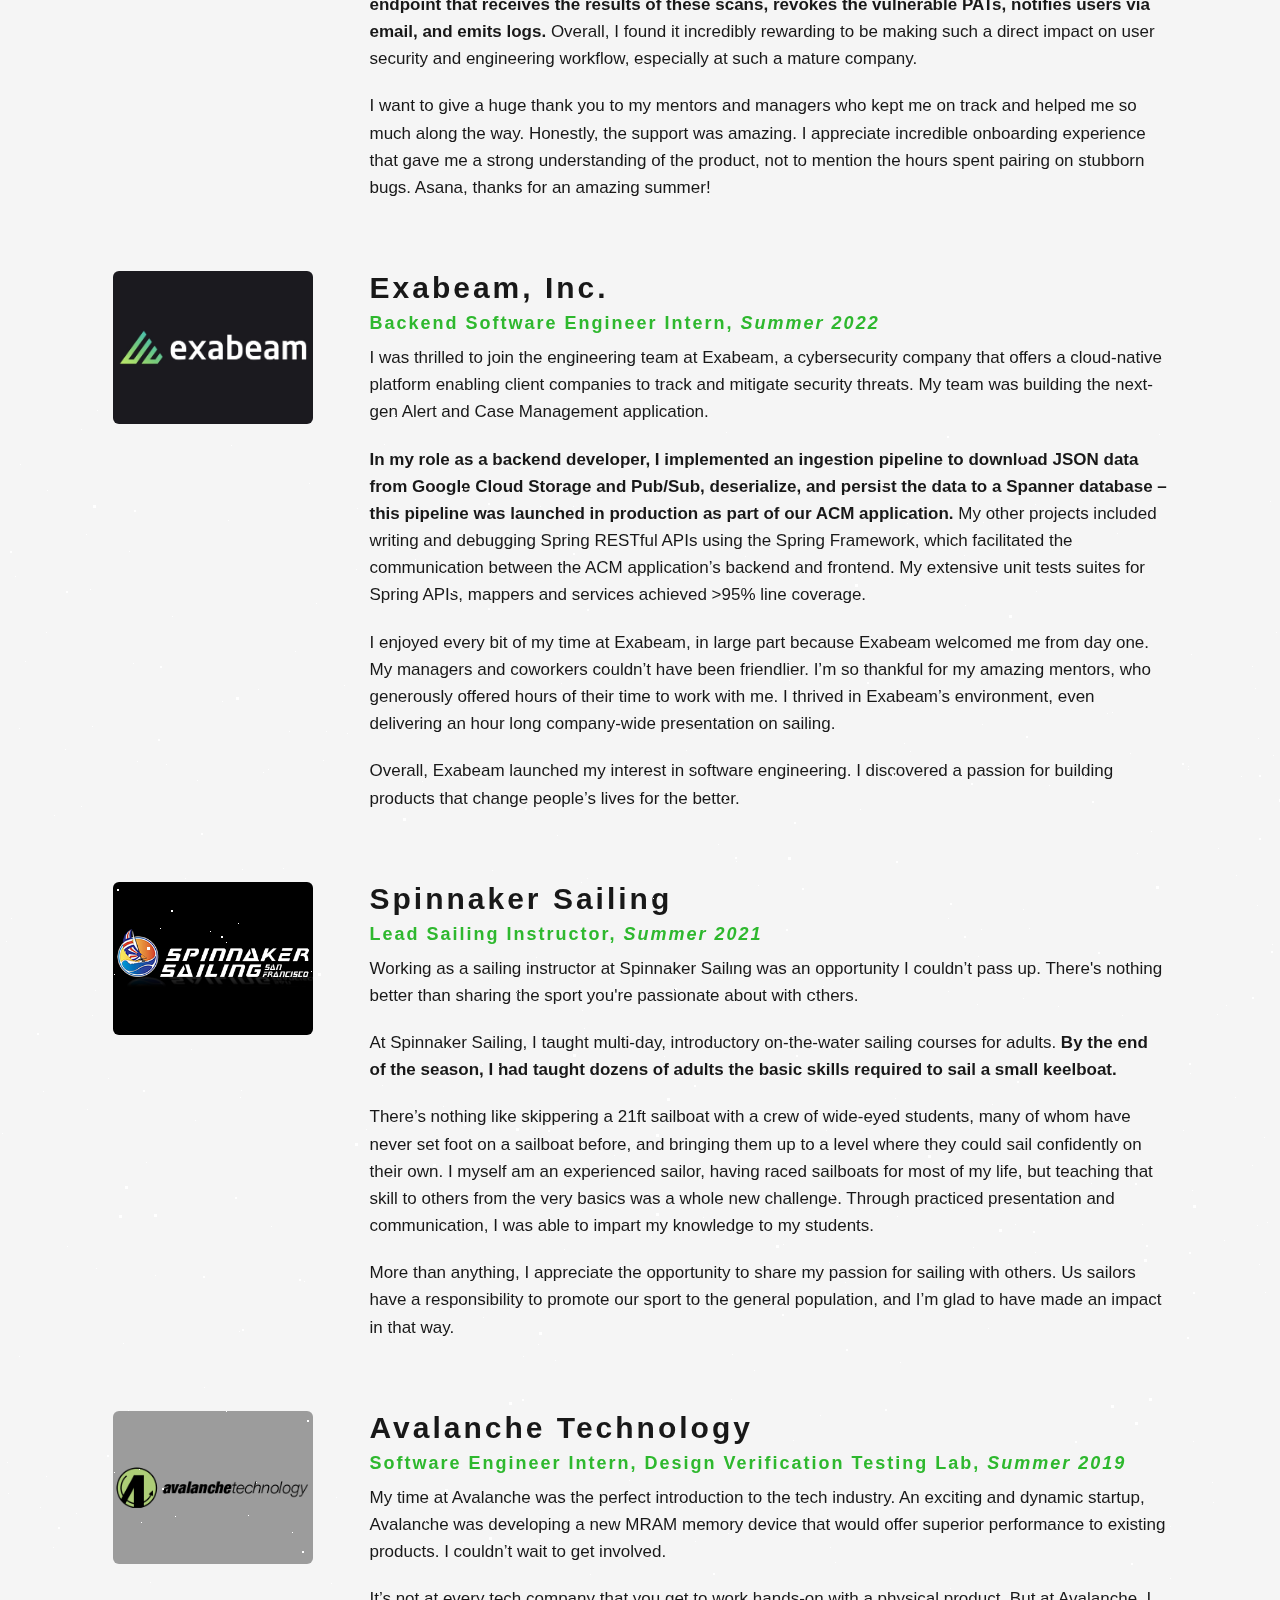
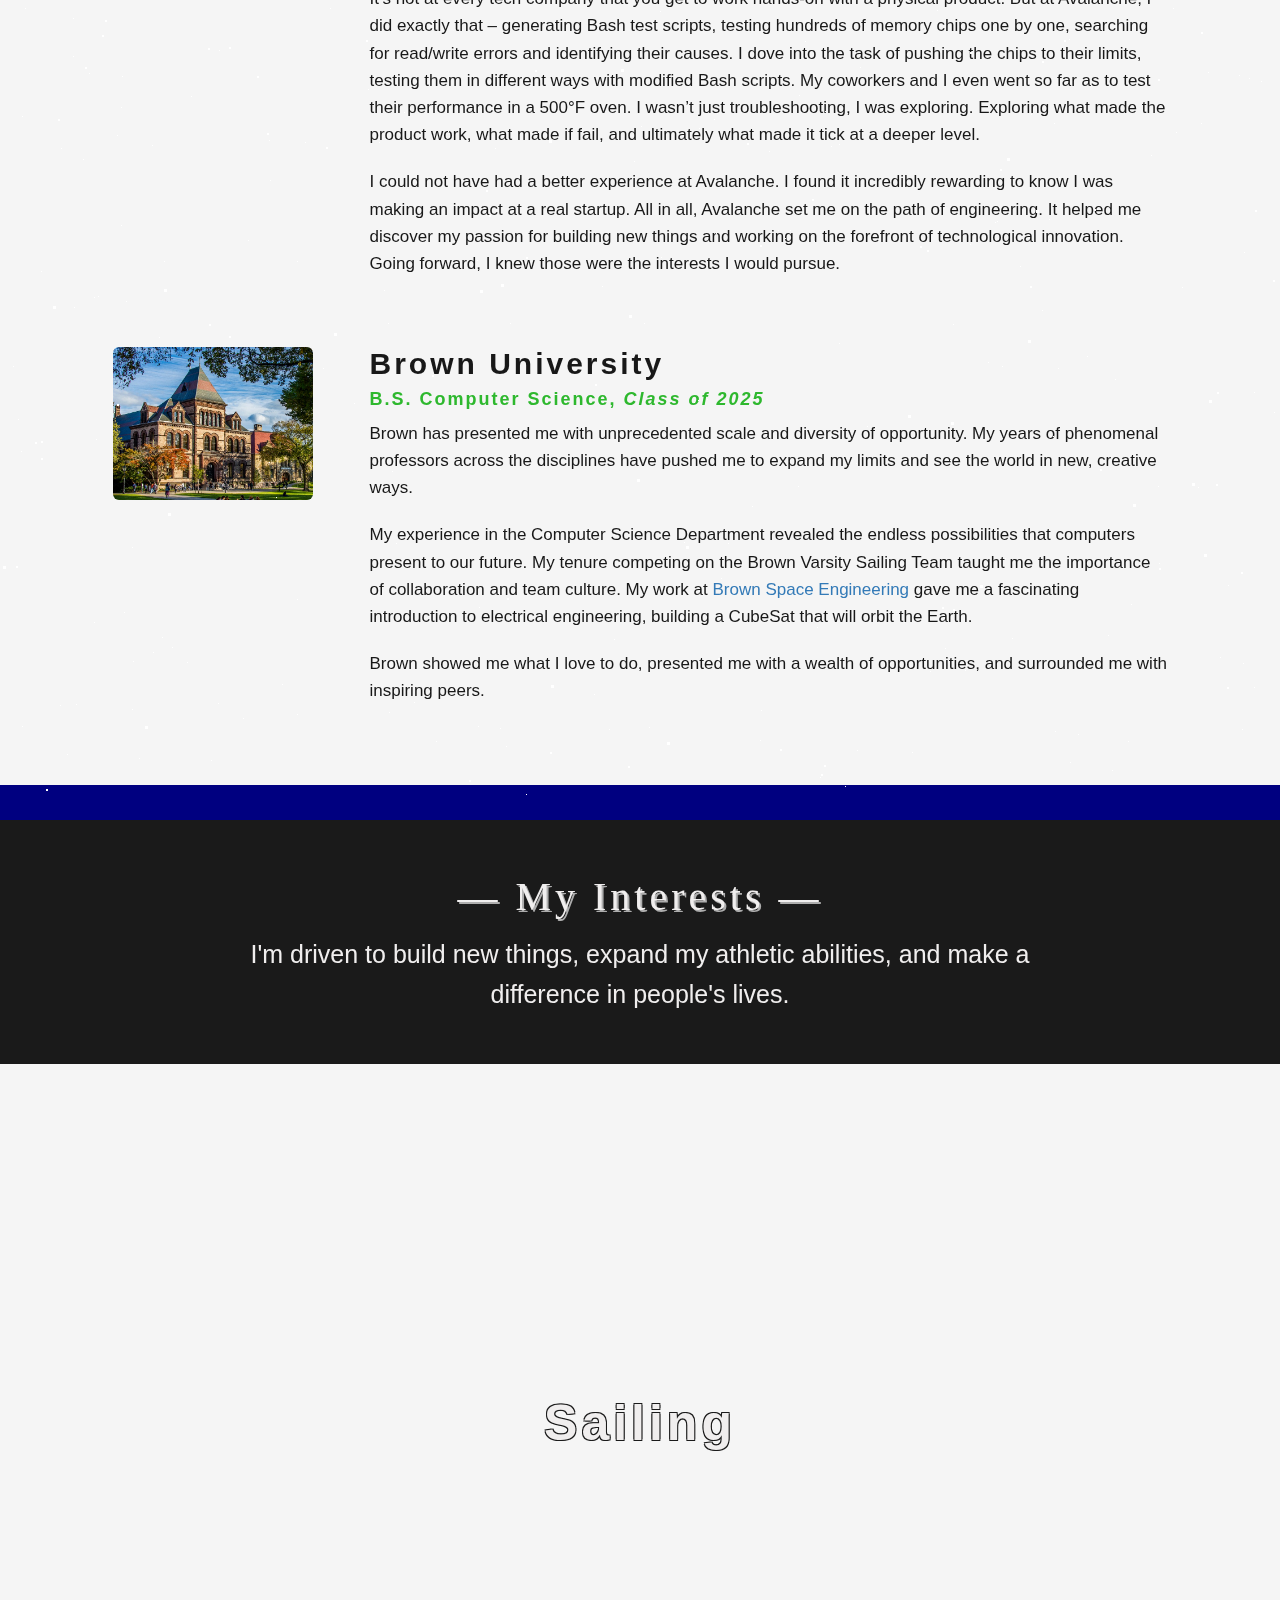
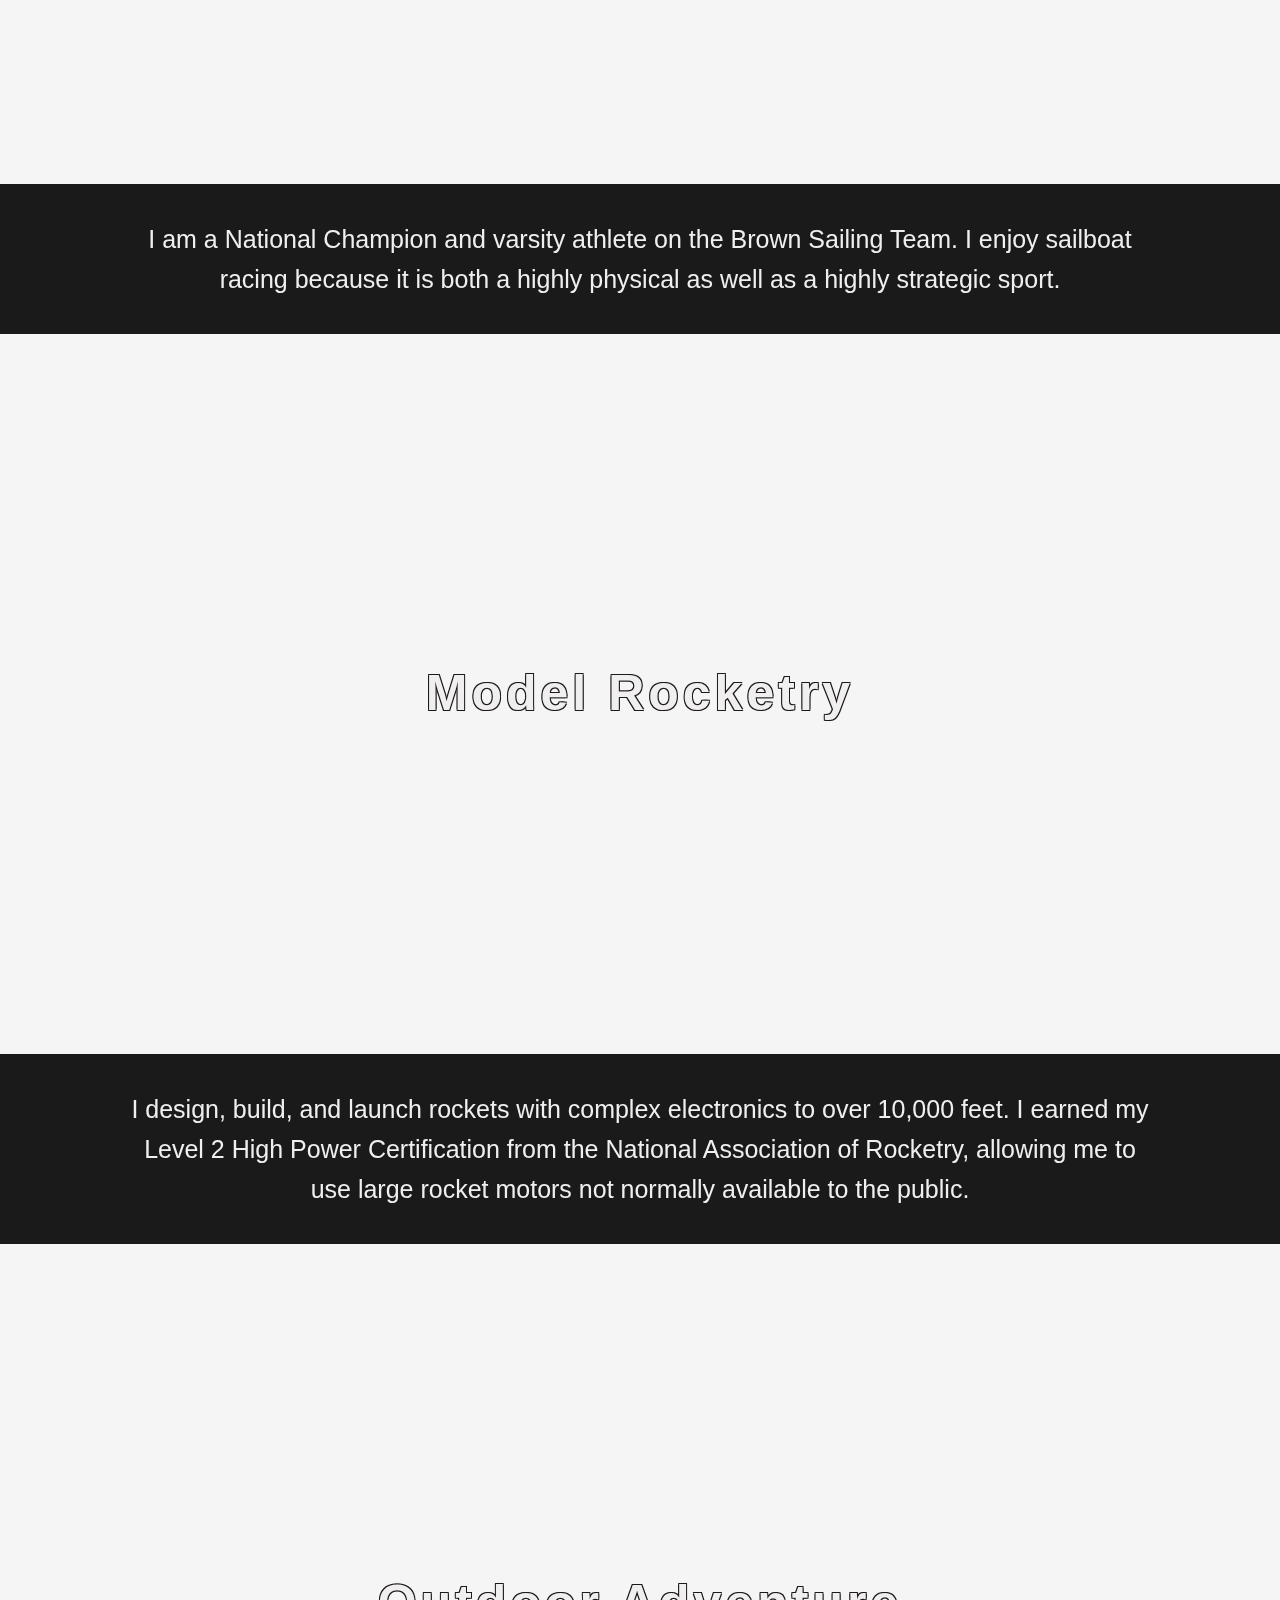
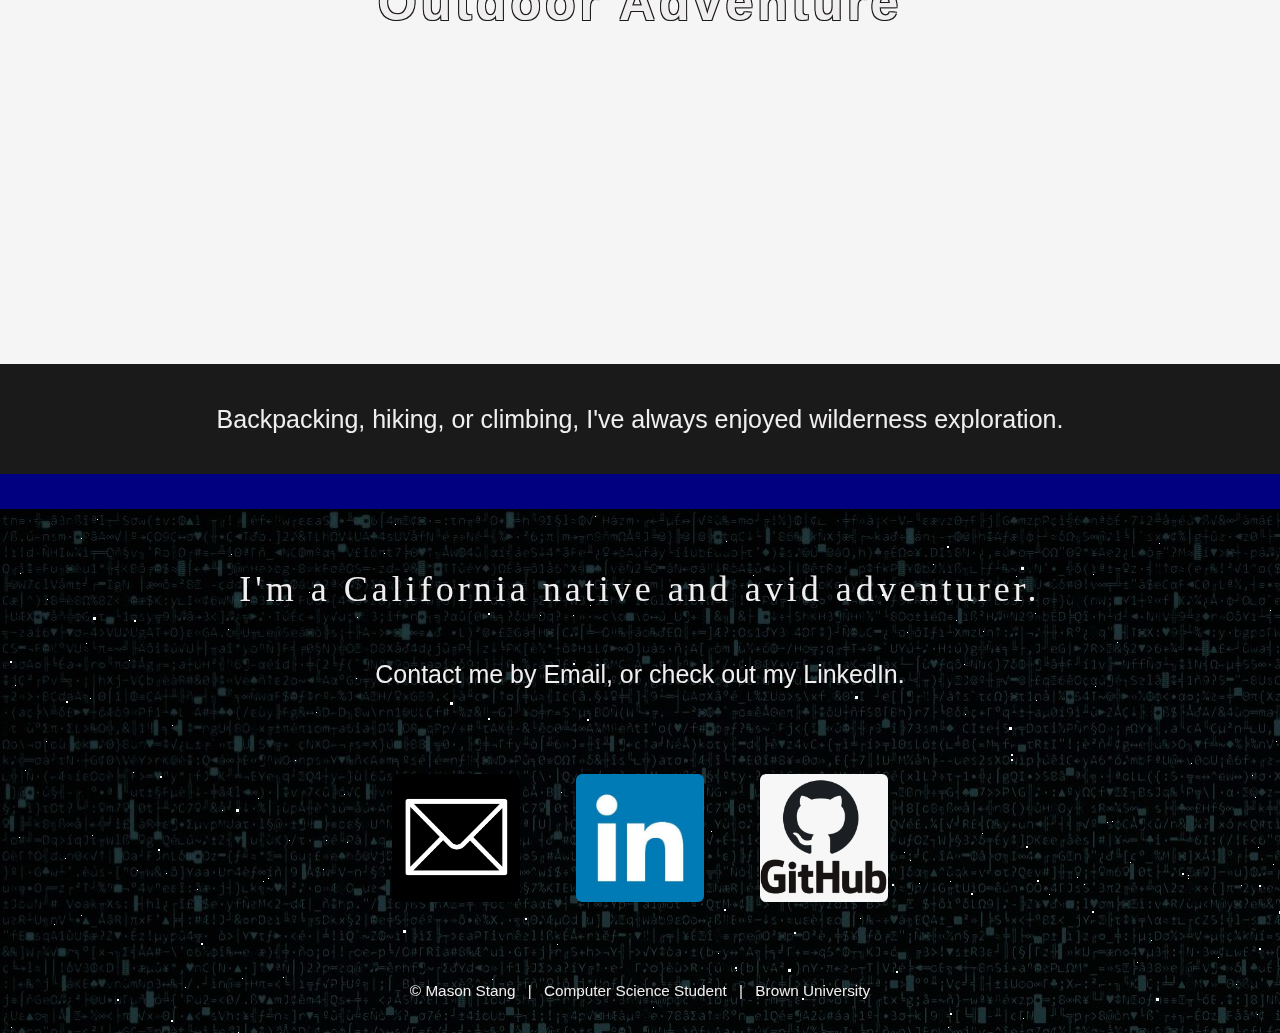
==== commit 3ec34f7c: "small wording change" ====
--- a/index.html
+++ b/index.html
@@ -104,7 +104,7 @@
                   I implemented new read-access control directives to Asana’s access control framework 
                   that allow Asana developers to “gate” changes to read-AC rules behind experiment 
                   flags – this new feature was widely requested by Tech Leads from various teams, 
-                  simplifying eng implementation and de-risking rollout. Additionally, I partnered with 
+                  simplifying eng implementation and de-risking rollout. In a separate project, I partnered with 
                   GitHub to receive scans of Asana Personal Access Tokens that had been accidentally 
                   hardcoded in repositories. I deployed a stateless endpoint that receives the results 
                   of these scans, revokes the vulnerable PATs, notifies users via email, and emits logs. 
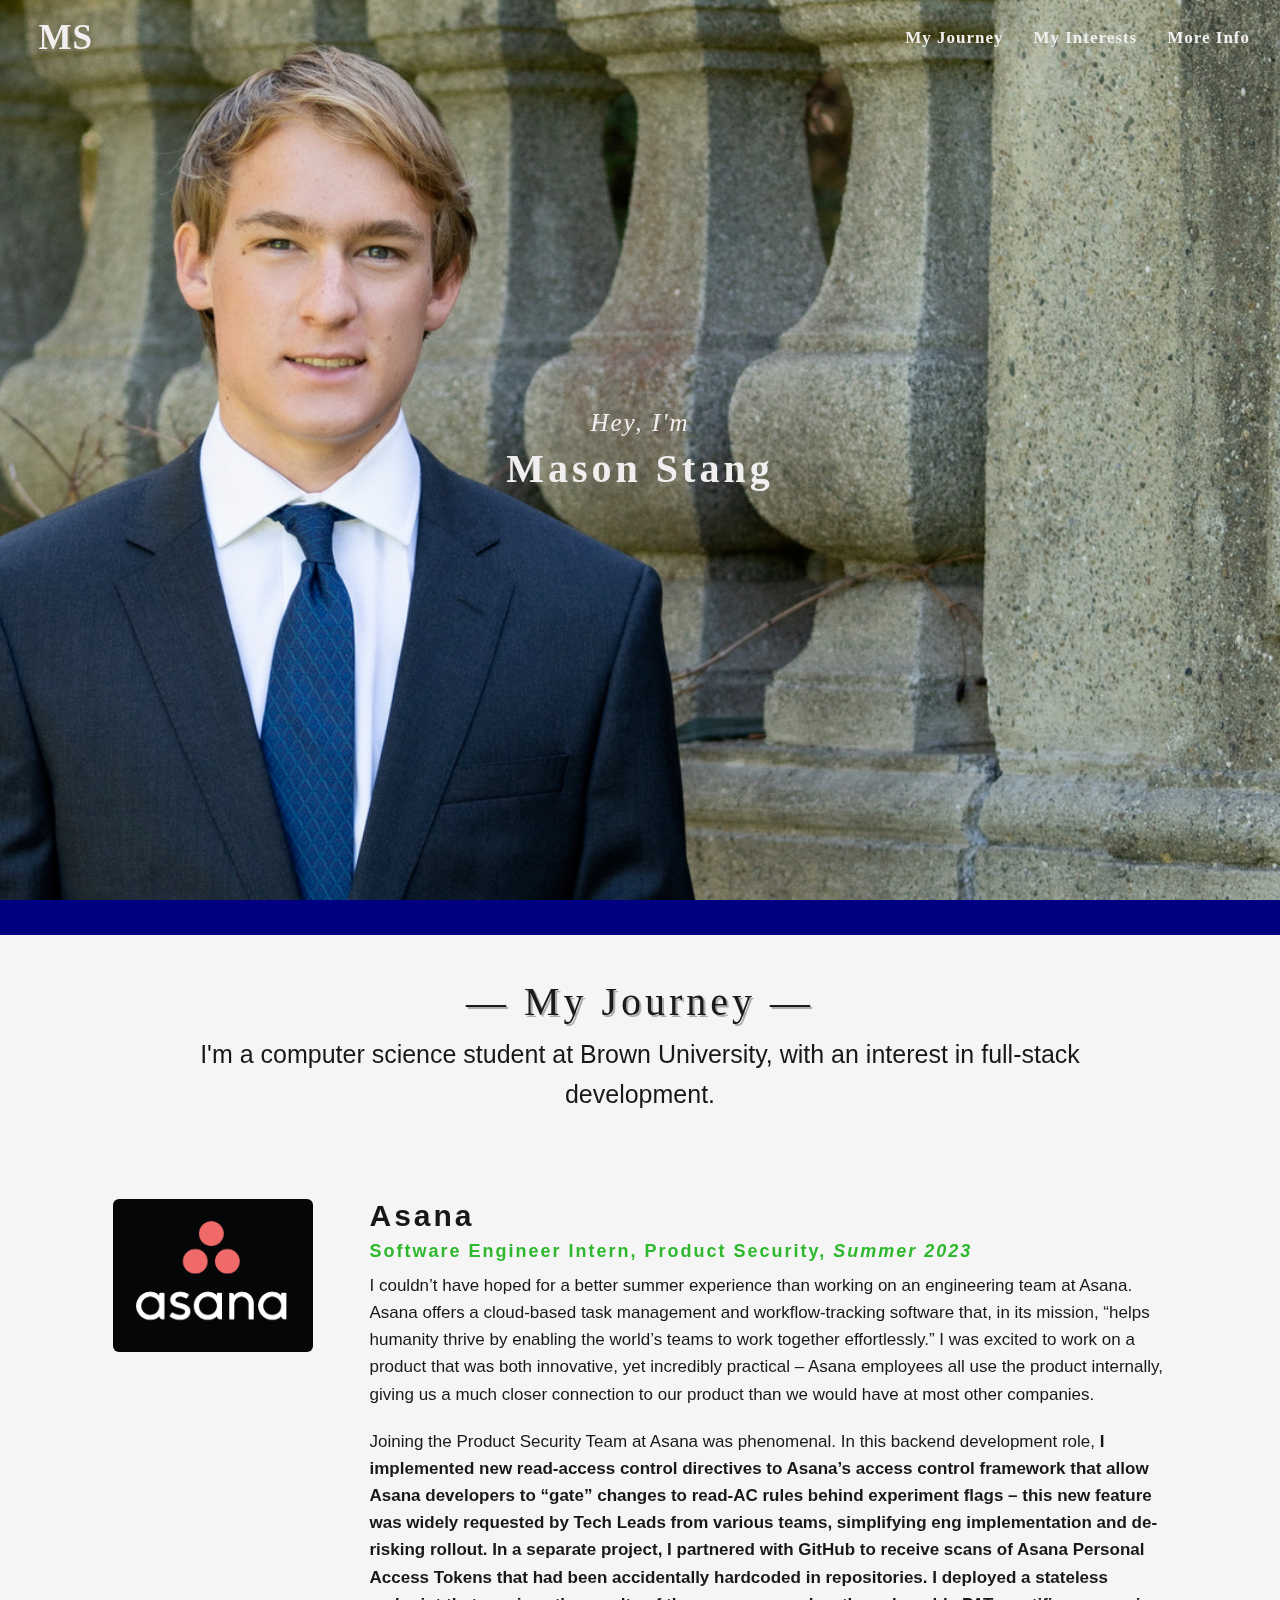
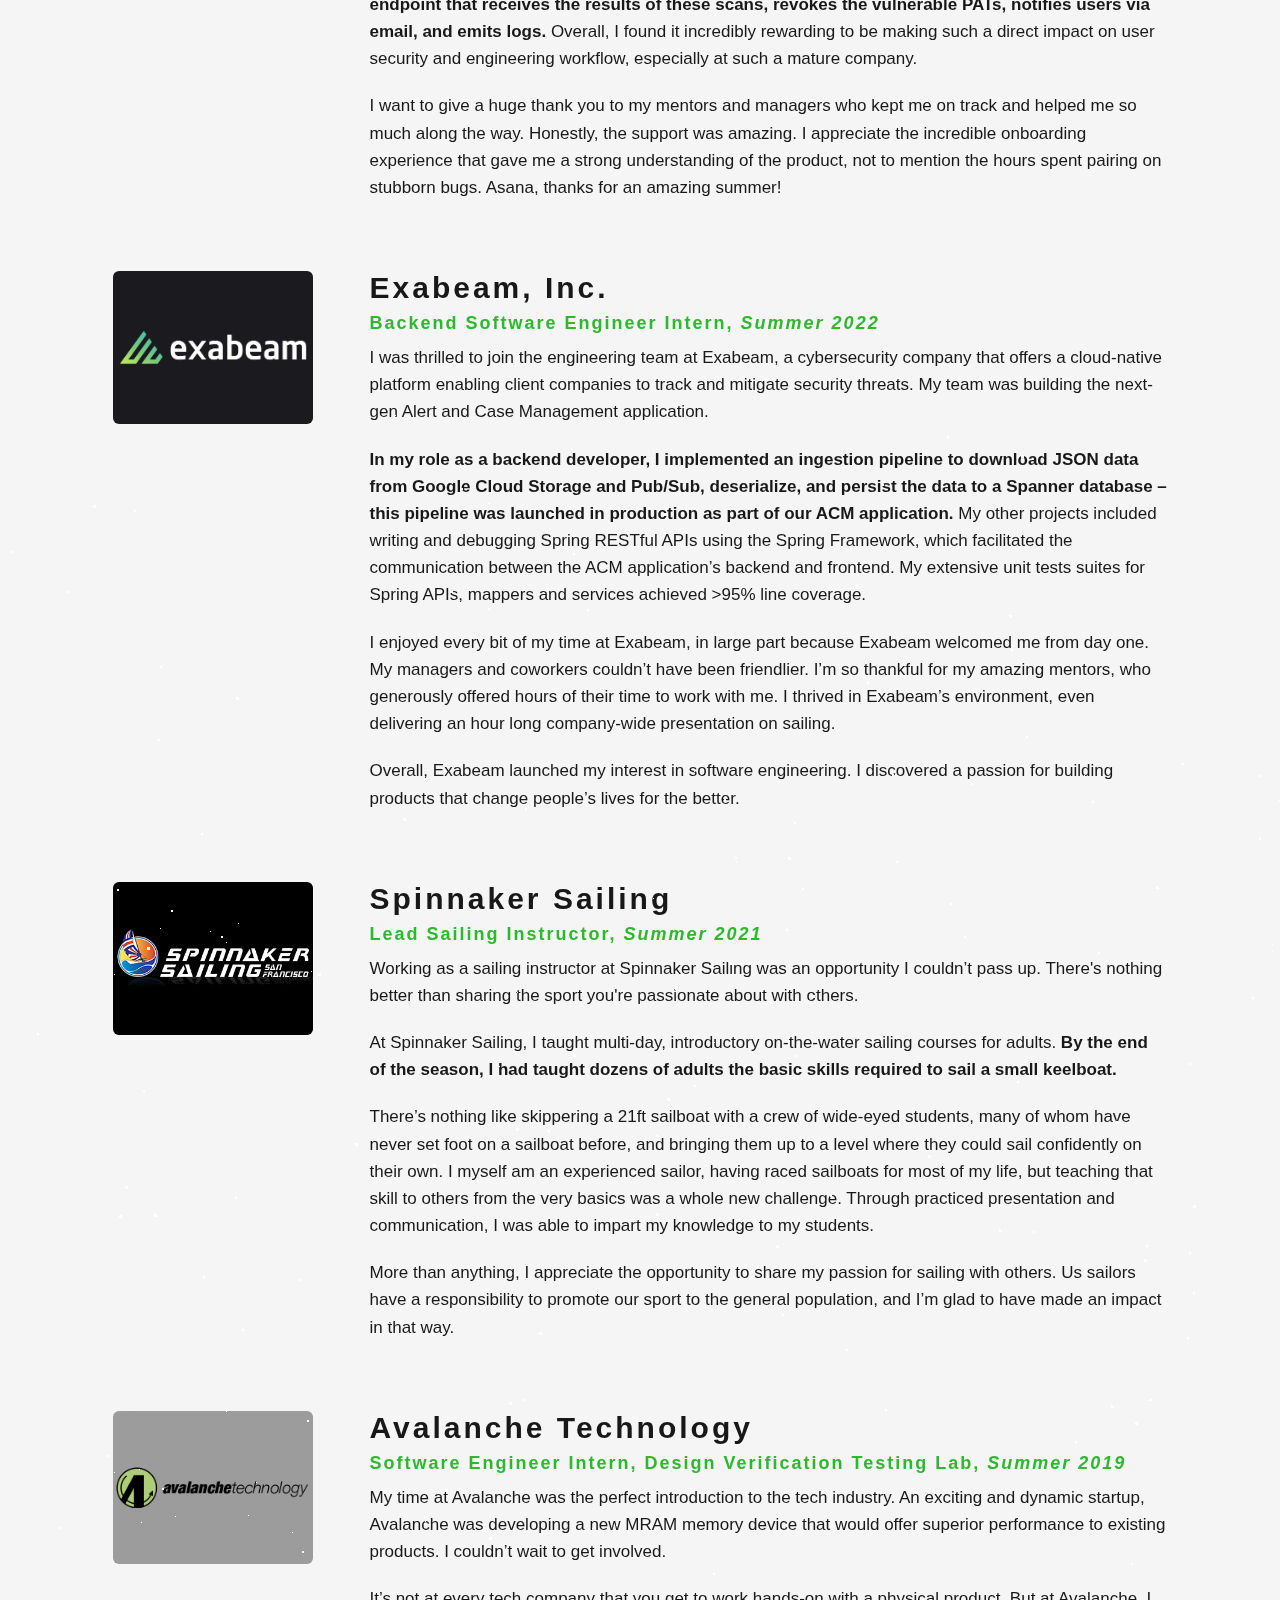
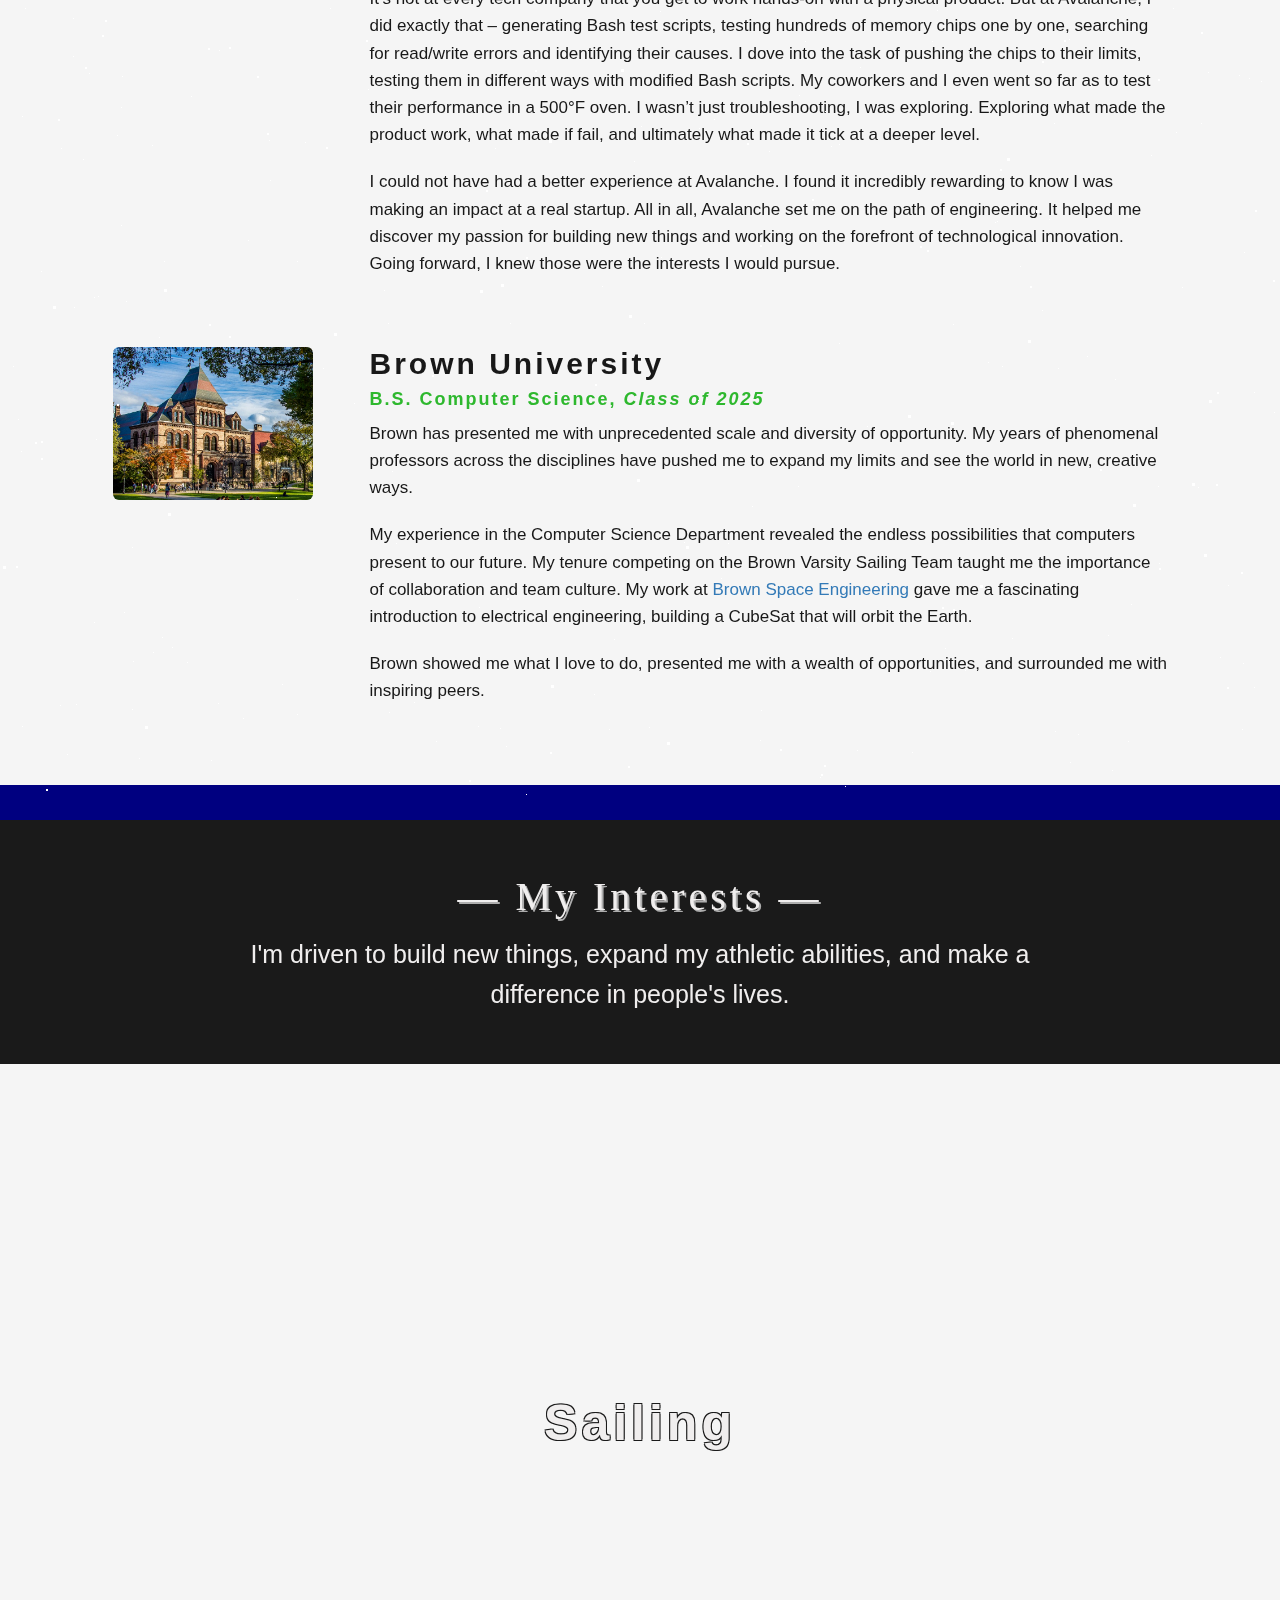
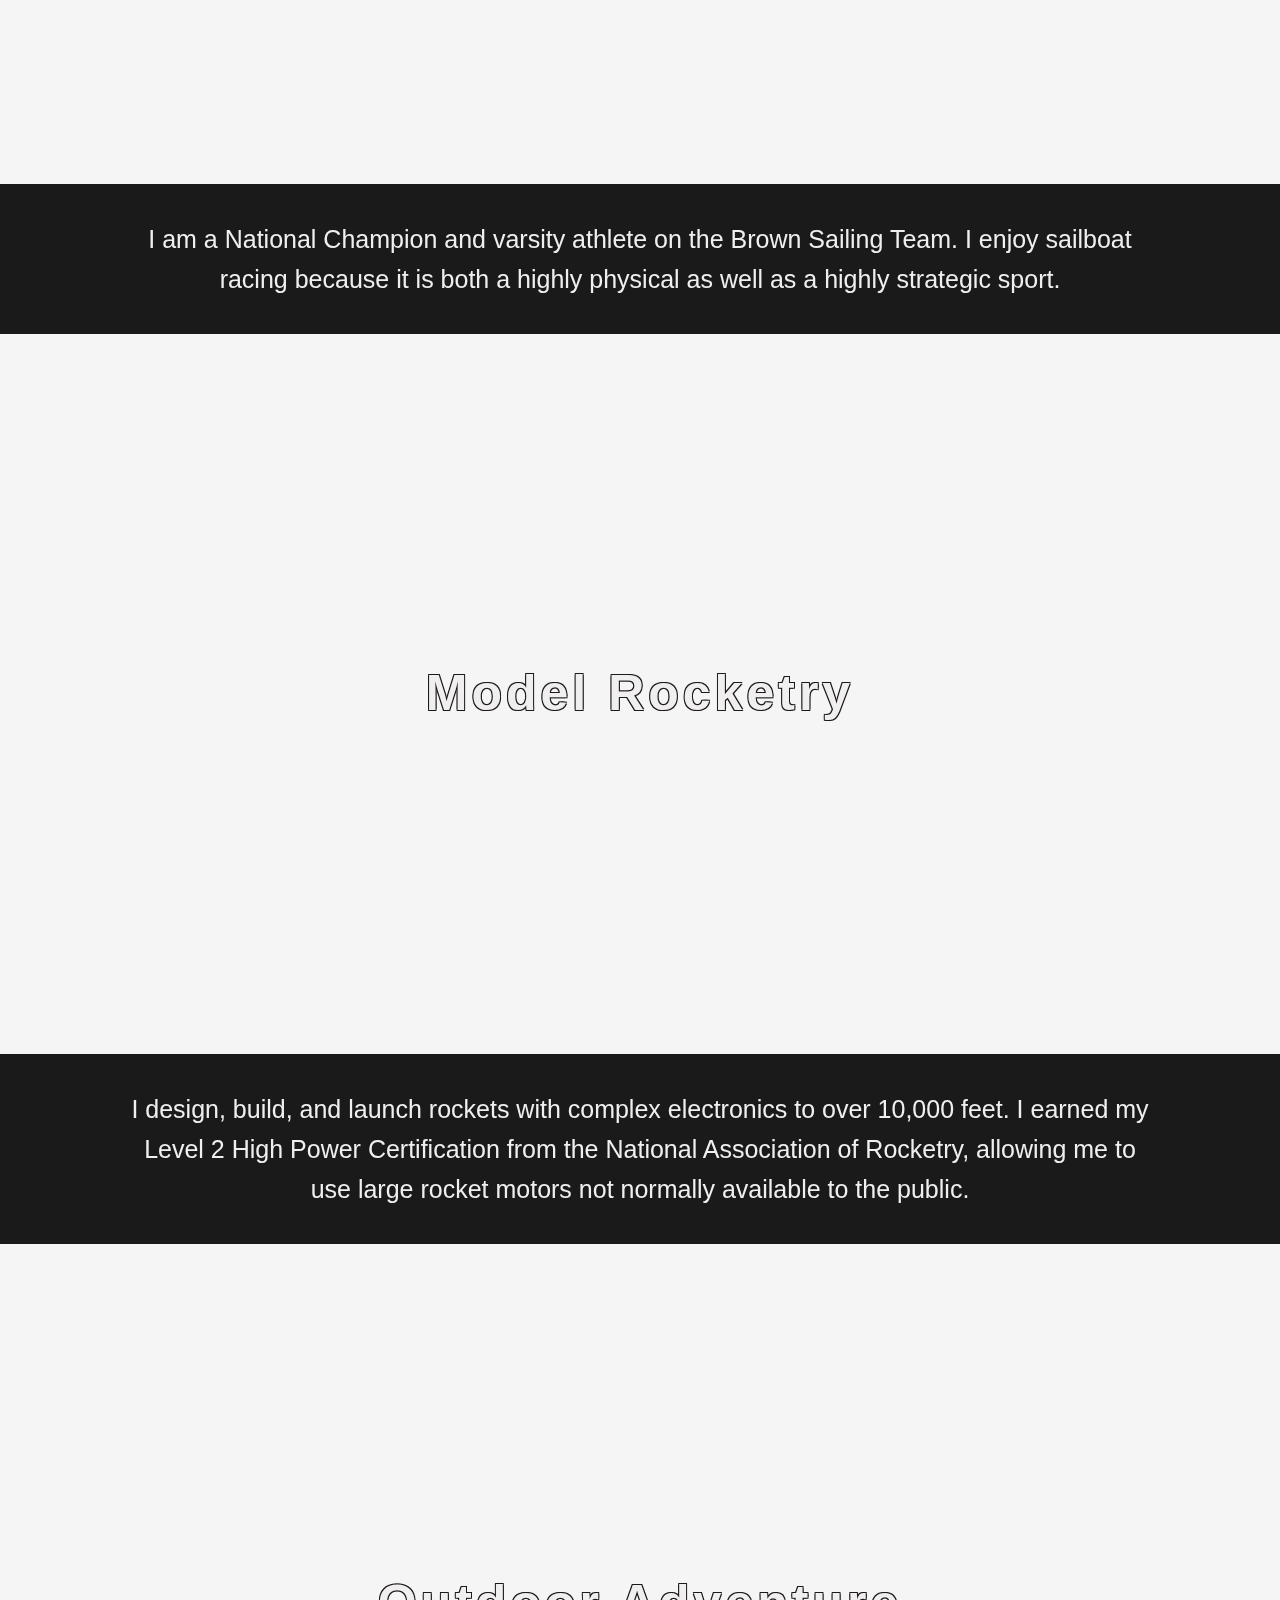
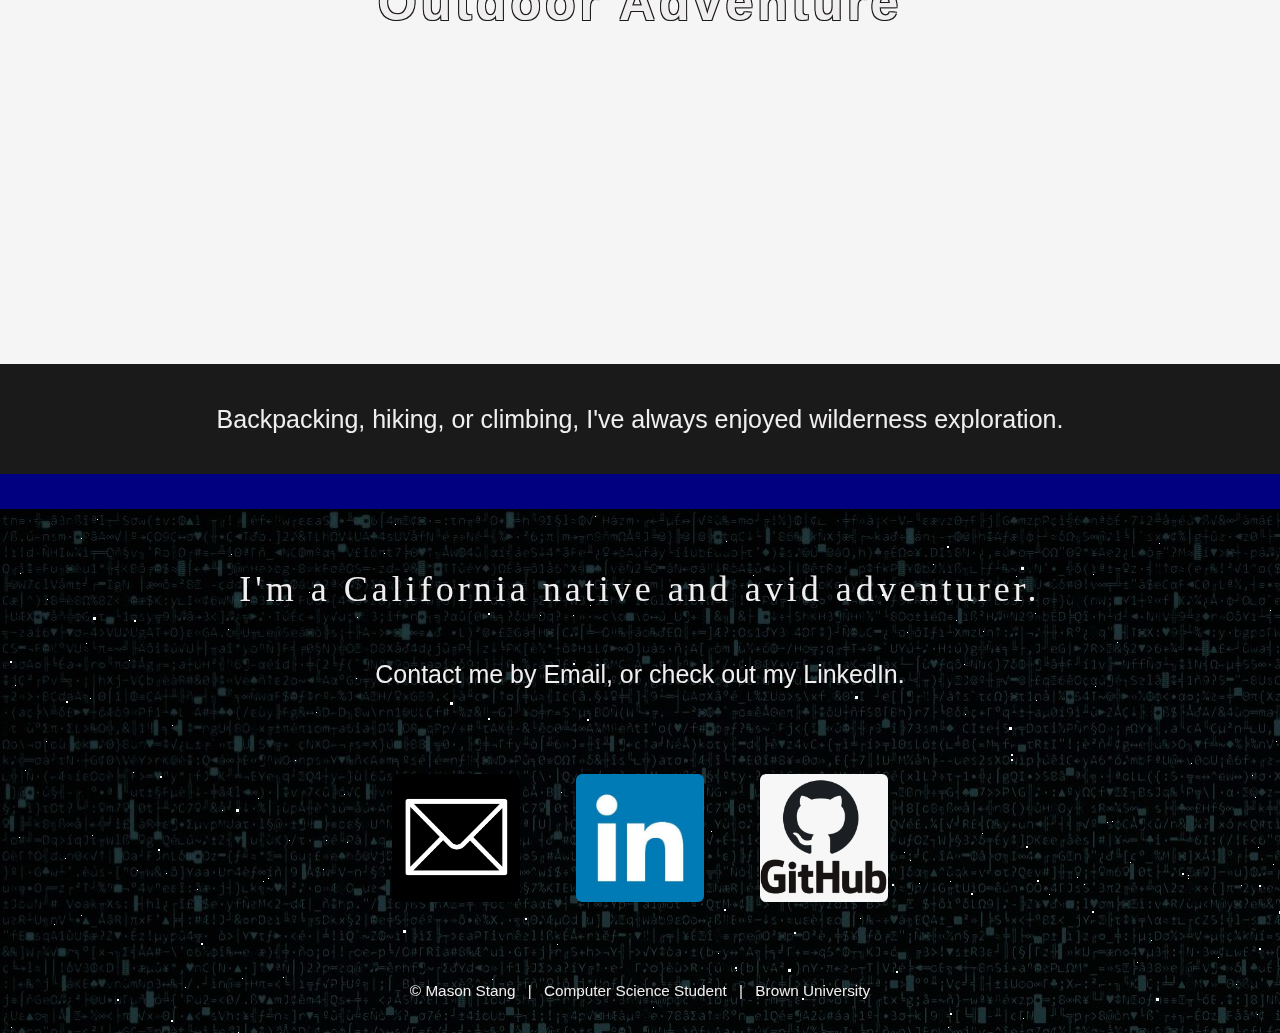
==== commit 7ed0ee39: "fix" ====
--- a/index.html
+++ b/index.html
@@ -114,7 +114,7 @@
               </p>
               <p>
                 I want to give a huge thank you to my mentors and managers who kept me on track and 
-                helped me so much along the way. Honestly, the support was amazing. I appreciate 
+                helped me so much along the way. Honestly, the support was amazing. I appreciate the 
                 incredible onboarding experience that gave me a strong understanding of the product, 
                 not to mention the hours spent pairing on stubborn bugs. Asana, thanks for an amazing summer!
               </p>
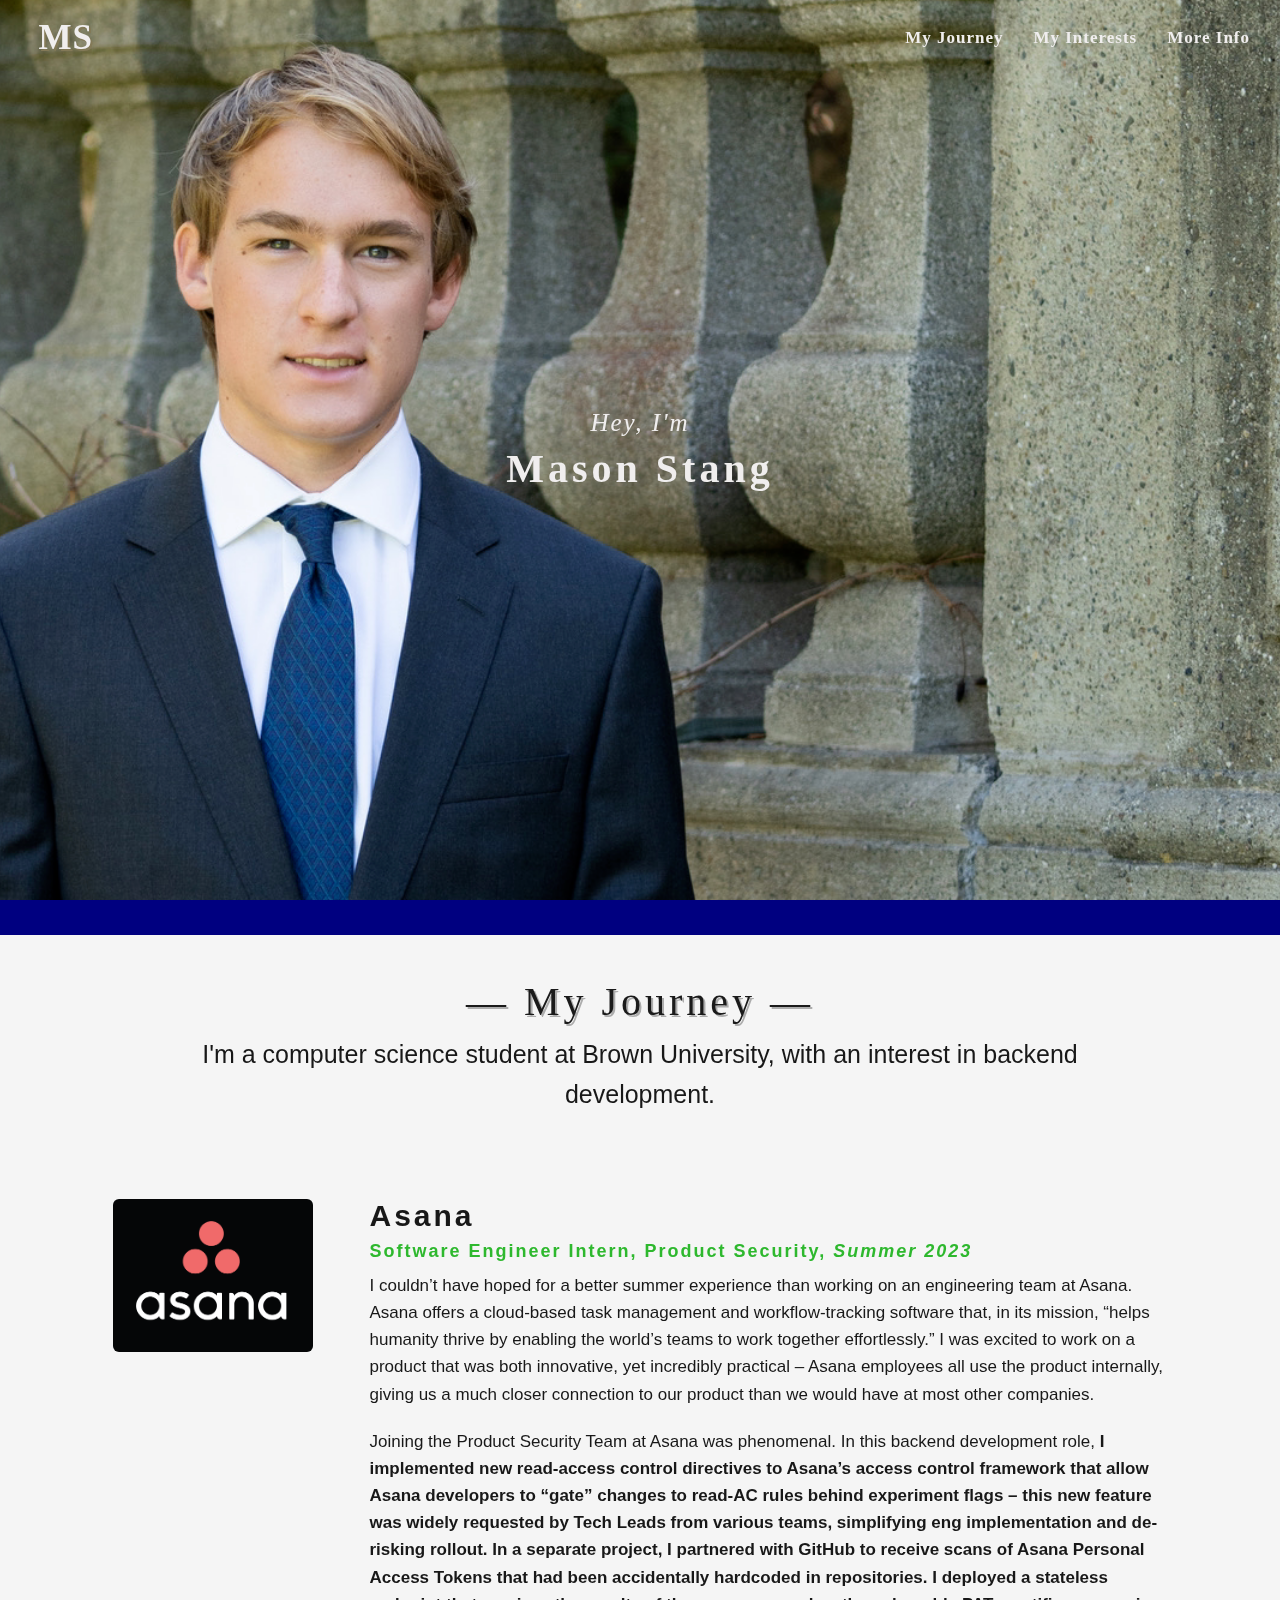
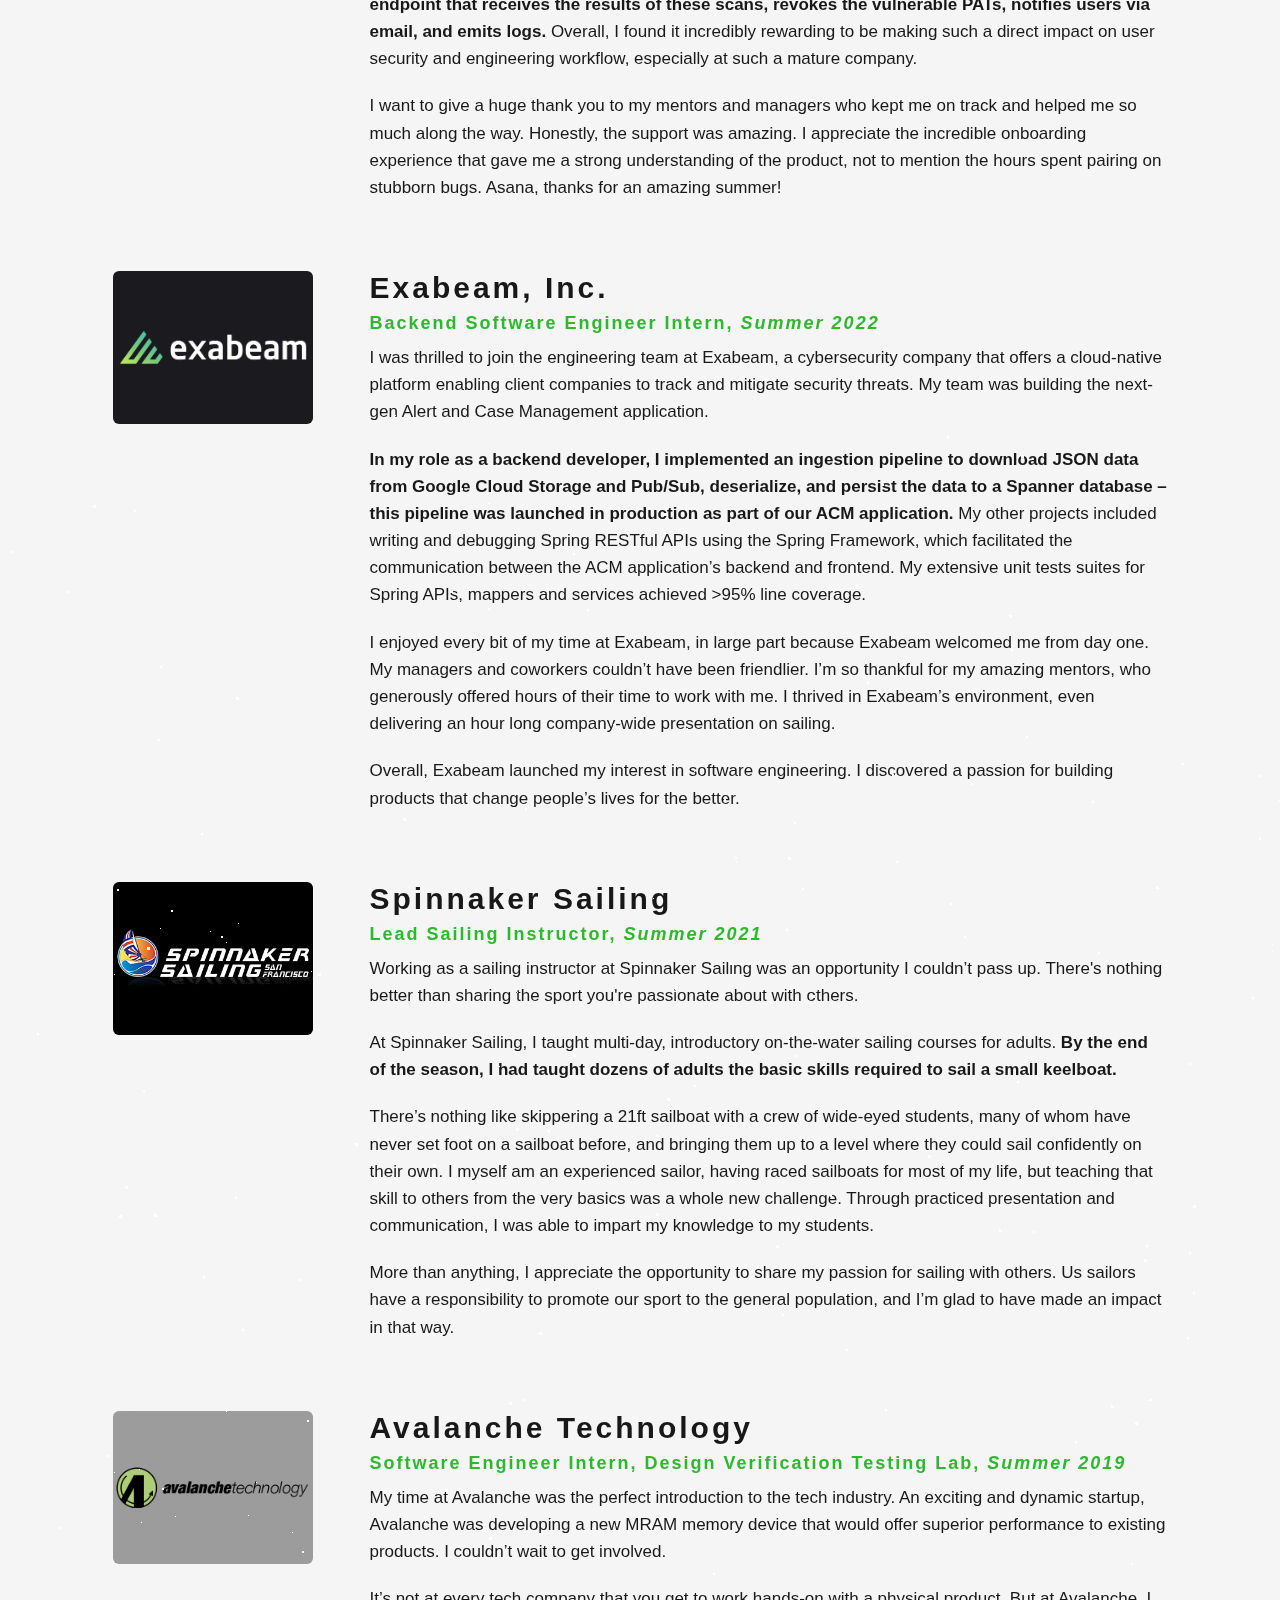
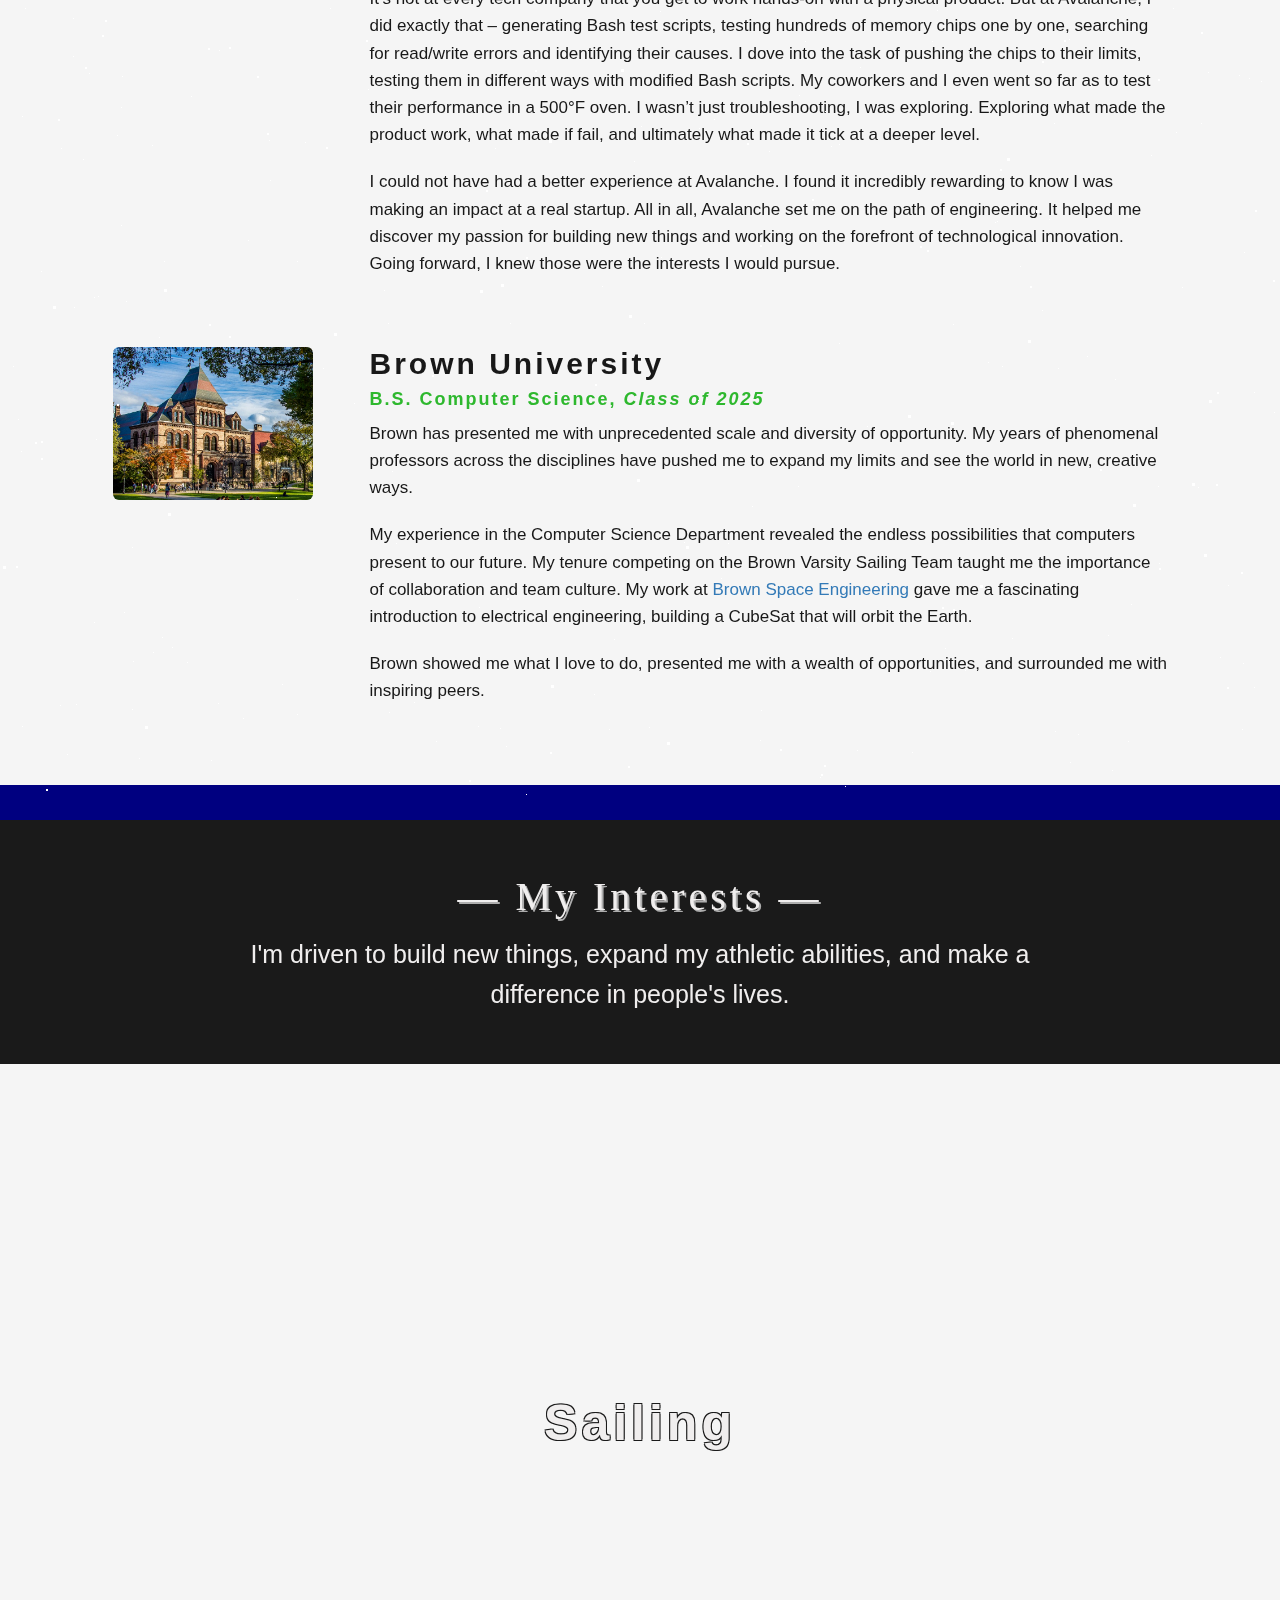
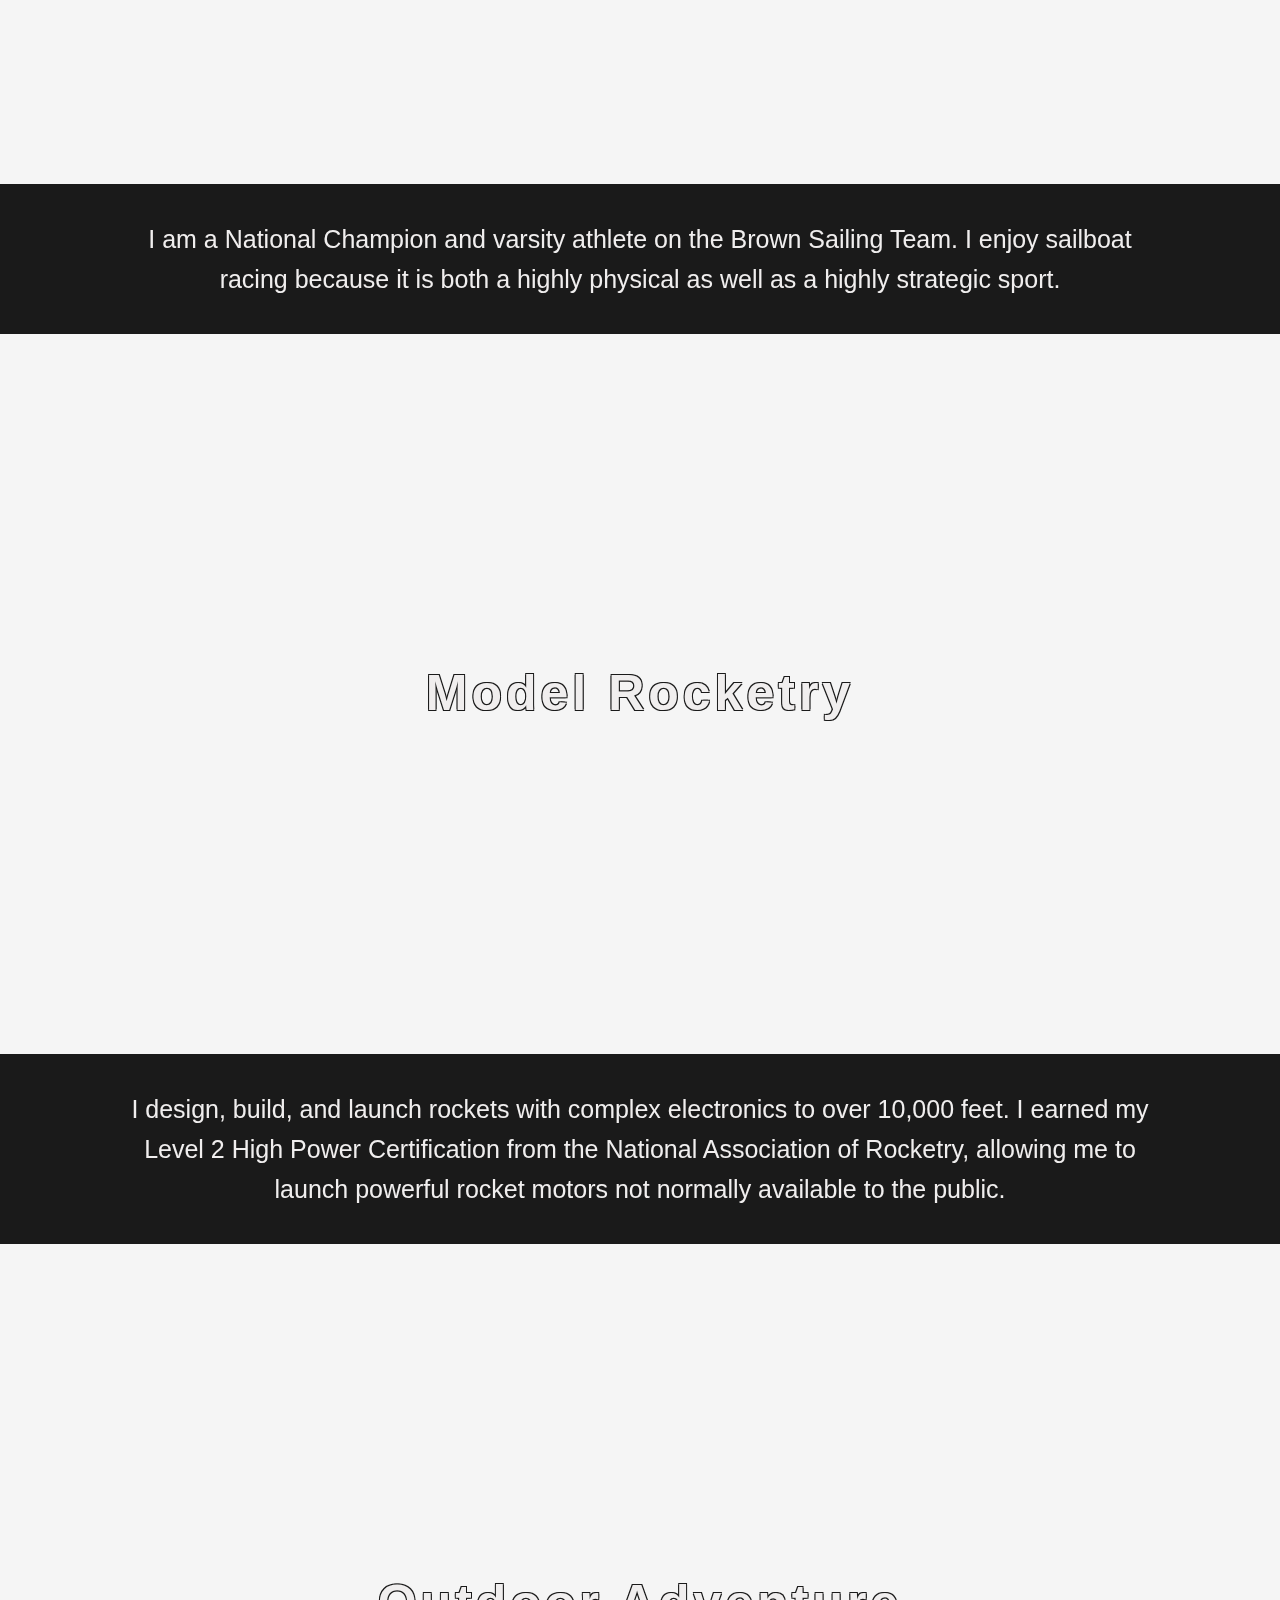
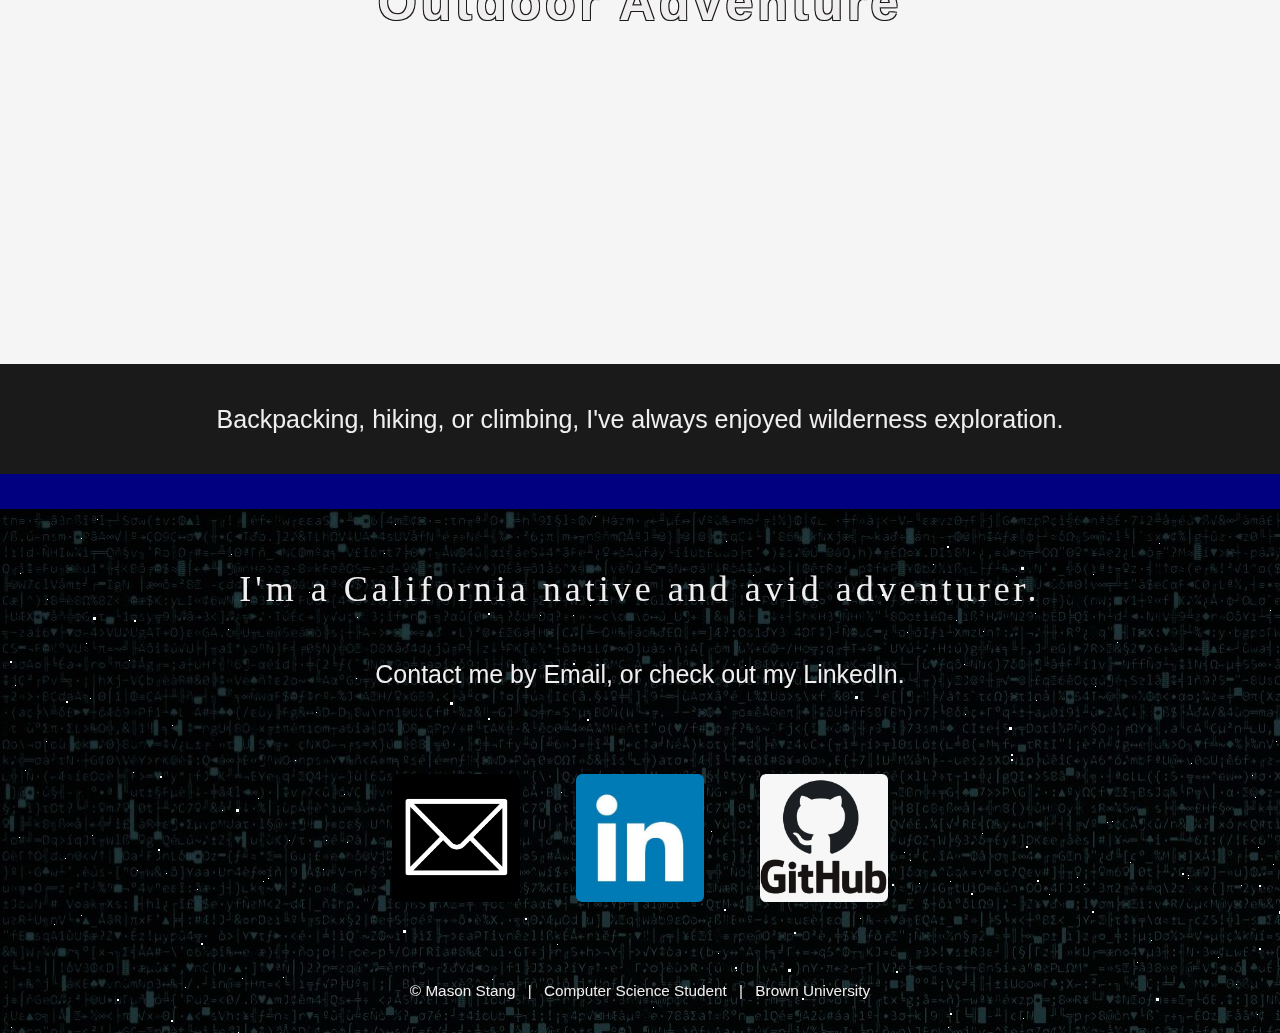
==== commit d05d35d4: "small updates" ====
--- a/index.html
+++ b/index.html
@@ -78,7 +78,7 @@
             <h2 class="section-title">
               &horbar; My Journey &horbar;
             </h2>
-            <p>I'm a computer science student at Brown University, with an interest in full-stack development.</p>
+            <p>I'm a computer science student at Brown University, with an interest in backend development.</p>
           </div>
         </div>
         <div class="col-md-12">
@@ -295,7 +295,7 @@
     <div class="interests-content">
       <p>I design, build, and launch rockets with complex electronics to over 10,000 feet.
         I earned my Level 2 High Power Certification from the National Association of Rocketry, allowing me
-        to use large rocket motors not normally available to the public.</p>
+        to launch powerful rocket motors not normally available to the public.</p>
     </div>
     <div class="parallax-window interest-img" data-parallax="scroll" data-image-src="img/half_dome_copy_lowrez.png"
       data-speed=0.5>
